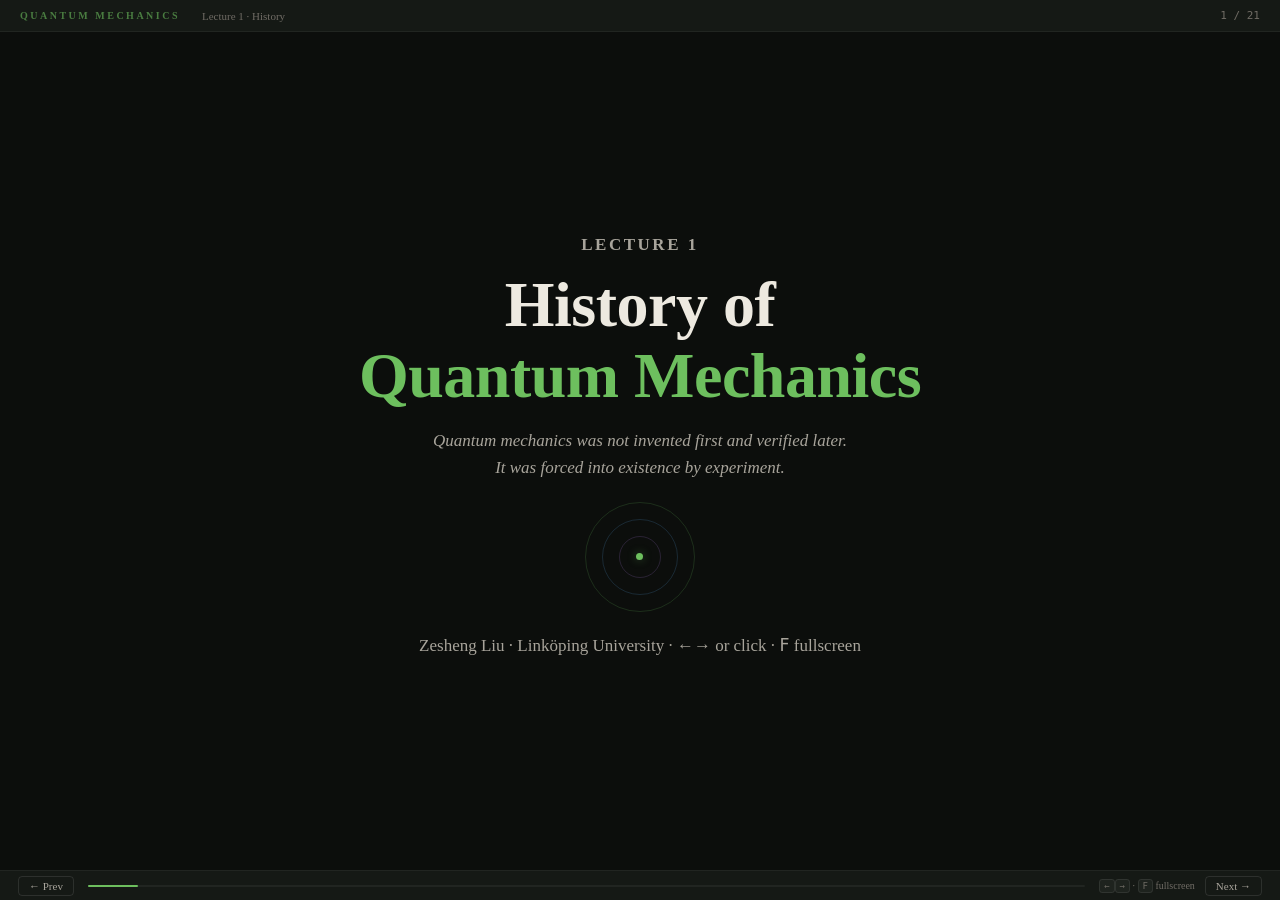
==== lecture01/index.html @ eb10c634 "Add lecture01: History of Quantum Mechanics Interactive HTML slide deck with canvas animations for b" ====
<!DOCTYPE html>
<html lang="en"><head><meta http-equiv="Content-Type" content="text/html; charset=UTF-8">

<meta name="viewport" content="width=device-width,initial-scale=1.0">
<title>Lecture 1 · History of Quantum Mechanics</title>
<link rel="preconnect" href="https://fonts.googleapis.com/">
<link rel="preconnect" href="https://fonts.gstatic.com/" crossorigin="">
<link href="./index_files/css2" rel="stylesheet">
<link rel="stylesheet" href="./index_files/katex.min.css">
<style>
:root{
  --bg:#0c0e0c;--bg2:#151915;--bg3:#1e231e;
  --fg:#ede9e0;--fg2:#a8a49b;--fg3:#706c65;
  --accent:#6dbf5e;--accent2:#3d8a35;--accent-dim:#2a5a24;
  --blue:#5ba4e6;--coral:#e8734a;--purple:#b07ee8;--amber:#ddb84a;--red:#e05454;
  --ff:'Playfair Display',Georgia,serif;
  --mono:'Fira Code',monospace;
  --radius:8px;
}
*{margin:0;padding:0;box-sizing:border-box}
html,body{width:100%;height:100%;overflow:hidden;background:var(--bg);color:var(--fg);font-family:var(--ff);font-size:18px;-webkit-font-smoothing:antialiased}
::selection{background:var(--accent2);color:#fff}
.app{width:100%;height:100%;display:flex;flex-direction:column}
header.chrome{height:32px;background:var(--bg2);border-bottom:1px solid rgba(255,255,255,0.05);display:flex;align-items:center;justify-content:space-between;padding:0 20px;flex-shrink:0;z-index:20}
.chrome .tag{font-size:10px;font-weight:600;letter-spacing:2.5px;text-transform:uppercase;color:var(--accent);opacity:0.6}
.chrome .tsm{font-size:11px;color:var(--fg3);margin-left:14px}
.chrome .ind{font-size:11px;color:var(--fg3);font-variant-numeric:tabular-nums;font-family:var(--mono)}
.deck{flex:1;position:relative;overflow:hidden}
.slide{position:absolute;inset:0;display:flex;flex-direction:column;justify-content:center;align-items:center;padding:24px 5vw 36px;opacity:0;pointer-events:none;transform:translateX(40px);transition:opacity 0.4s,transform 0.4s;overflow-y:auto}
.slide.active{opacity:1;pointer-events:auto;transform:translateX(0)}
.slide.exit{opacity:0;transform:translateX(-40px)}
footer.ft{height:30px;background:var(--bg2);border-top:1px solid rgba(255,255,255,0.05);display:flex;align-items:center;justify-content:space-between;padding:0 18px;flex-shrink:0;z-index:20}
.ptr{flex:1;height:2px;background:rgba(255,255,255,0.05);border-radius:2px;margin:0 14px}
.pfill{height:100%;background:var(--accent);border-radius:2px;transition:width 0.3s}
.ft .ht{font-size:10px;color:var(--fg3)}
.ft .ht kbd{background:var(--bg3);padding:1px 4px;border-radius:3px;font-size:9px;border:1px solid rgba(255,255,255,0.08)}
.ft .nb{background:none;border:1px solid rgba(255,255,255,0.1);color:var(--fg2);font-family:var(--ff);font-size:11px;padding:3px 10px;border-radius:4px;cursor:pointer;transition:all 0.2s}
.ft .nb:hover{background:rgba(255,255,255,0.05)}

/* TYPOGRAPHY — all Playfair */
.slide h1{font-size:clamp(36px,5.5vw,64px);font-weight:700;line-height:1.1;text-align:center;letter-spacing:-0.5px;max-width:1100px}
.slide h2{font-size:clamp(28px,4vw,50px);font-weight:700;line-height:1.15;max-width:1100px}
.slide h3{font-size:20px;font-weight:600;margin-bottom:8px}
.slide p{font-size:17px;line-height:1.6;color:var(--fg2);max-width:none}
.ey{font-size:13px;font-weight:600;letter-spacing:2.5px;text-transform:uppercase;color:var(--accent);margin-bottom:12px}
.sh{text-align:left;width:100%;max-width:1200px;margin-bottom:20px}
.lead{font-size:clamp(18px,2.4vw,24px);color:var(--fg2);line-height:1.45;text-align:center;max-width:720px;margin-top:16px;font-style:italic}
.quote{font-style:italic;font-size:clamp(24px,3.2vw,38px);line-height:1.35;max-width:780px;text-align:center;opacity:0.85}
.qattr{font-size:15px;color:var(--fg3);margin-top:10px;font-style:normal;text-align:center}
.accent{color:var(--accent)}.blue{color:var(--blue)}.coral{color:var(--coral)}.purple{color:var(--purple)}.amber{color:var(--amber)}
.cap{font-size:14px;color:var(--fg3);text-align:center;margin-top:8px}
.fm{font-size:clamp(26px,3.8vw,46px);text-align:center;margin:16px 0}
.sfm{font-size:clamp(18px,2.2vw,26px)}

/* CARDS */
.cd{background:var(--bg2);border:1px solid rgba(255,255,255,0.06);border-radius:var(--radius);padding:20px 24px}
.cd h3{font-size:18px;font-weight:600;margin-bottom:8px}
.cd p{font-size:16px;line-height:1.6;color:var(--fg2)}
.em-cd{border-color:var(--accent-dim);background:rgba(42,90,36,0.07)}
.tk{border-left:3px solid var(--accent);border-radius:0;background:rgba(42,90,36,0.05);padding:14px 18px;margin-top:10px}
.tk span{font-size:12px;font-weight:600;letter-spacing:1.5px;text-transform:uppercase;color:var(--accent);display:block;margin-bottom:4px}
.qb{background:rgba(176,126,232,0.07);border:1px solid rgba(176,126,232,0.12);border-radius:6px;padding:10px 12px;margin-top:8px}
.qb>span{font-size:10px;font-weight:600;letter-spacing:1.5px;text-transform:uppercase;color:var(--purple);display:block;margin-bottom:3px}
.qb p{font-size:12px}
ul.bl{list-style:none;padding:0}
ul.bl li{position:relative;padding-left:16px;margin-bottom:6px;font-size:16px;line-height:1.55;color:var(--fg2)}
ul.bl li::before{content:'';position:absolute;left:0;top:7px;width:4px;height:4px;border-radius:50%;background:var(--accent)}
.yc{display:inline-block;font-size:10px;font-weight:600;letter-spacing:1px;text-transform:uppercase;background:var(--accent-dim);color:var(--accent);padding:2px 8px;border-radius:4px;margin-bottom:6px}

/* LAYOUTS */
.tc{display:grid;grid-template-columns:1fr 1fr;gap:20px;width:100%;max-width:1200px}
.t3{display:grid;grid-template-columns:1fr 1fr 1fr;gap:16px;width:100%;max-width:1200px}
.stk{display:flex;flex-direction:column;gap:12px}
.cc{display:flex;flex-direction:column;align-items:center;gap:14px;width:100%;max-width:1200px}
canvas.vis{width:100%;border-radius:6px;display:block;background:rgba(0,0,0,0.18)}

/* CONTROLS */
.ct{display:flex;gap:10px;flex-wrap:wrap;justify-content:center;align-items:center;margin-top:6px}
.ct label{font-size:14px;color:var(--fg2);display:flex;align-items:center;gap:6px}
.ct input[type=range]{width:100px;accent-color:var(--accent)}
.ct select{font-family:var(--ff);font-size:12px;background:var(--bg3);color:var(--fg);border:1px solid rgba(255,255,255,0.1);border-radius:4px;padding:2px 6px}
.ct .vl{font-size:12px;color:var(--accent);min-width:32px;text-align:right;font-family:var(--mono)}
.ct button{font-family:var(--ff);font-size:14px;padding:6px 14px;border:1px solid rgba(255,255,255,0.1);border-radius:4px;background:transparent;color:var(--fg2);cursor:pointer;transition:all 0.2s}
.ct button:hover,.ct button.on{background:var(--accent2);border-color:var(--accent);color:#fff}

/* PORTRAITS */
.ps{display:flex;gap:16px;width:100%;max-width:1200px;justify-content:center;flex-wrap:wrap}
.pc{width:110px;text-align:center}
.pc img{width:78px;height:78px;border-radius:50%;object-fit:cover;border:2px solid rgba(255,255,255,0.07);filter:grayscale(0.3);transition:all 0.3s}
.pc img.broken{display:none}
.pc .fallback{display:none;width:78px;height:78px;border-radius:50%;background:var(--bg3);border:2px solid rgba(255,255,255,0.07);line-height:78px;font-size:22px;font-weight:700;color:var(--fg3)}
.pc img.broken+.fallback{display:inline-block}
.pc:hover img{filter:grayscale(0);border-color:var(--accent);transform:scale(1.06)}
.pc h3{font-size:14px;font-weight:600;margin-top:6px}
.pc p{font-size:12px;color:var(--fg3)}

/* TIMELINE */
.tl{display:flex;gap:0;width:100%;max-width:1200px;position:relative;margin-top:12px}
.tl::before{content:'';position:absolute;top:11px;left:0;right:0;height:2px;background:rgba(255,255,255,0.06)}
.ti{flex:1;text-align:center;position:relative;padding-top:22px}
.ti::before{content:'';position:absolute;top:7px;left:50%;width:7px;height:7px;border-radius:50%;background:var(--accent-dim);border:2px solid var(--accent);transform:translateX(-50%)}
.ti .yr{font-size:13px;font-weight:600;color:var(--accent)}
.ti h3{font-size:14px;margin-top:2px}
.ti p{font-size:12px;color:var(--fg3)}

/* PILLARS */
.pls{display:flex;gap:16px;max-width:800px;justify-content:center}
.pl{display:flex;flex-direction:column;align-items:center;gap:4px;flex:1}
.pb{width:100%;padding:20px 12px;border-radius:6px;text-align:center;font-size:16px;font-weight:600;transition:all 0.6s}
.pb.st{background:rgba(91,164,230,0.1);border:1px solid rgba(91,164,230,0.2);color:var(--blue)}
.pb.fl{background:rgba(224,84,84,0.06);border:1px solid rgba(224,84,84,0.12);color:var(--red);transform:rotate(-8deg) translateY(6px);opacity:0.35}
.plb{font-size:10px;color:var(--fg3)}

/* SPECTRUM */
.spb{height:20px;border-radius:3px;position:relative;overflow:hidden;margin:8px 0;background:#0a0520}
.spb .ln{position:absolute;top:0;height:100%;width:3px;border-radius:2px}

/* ORBITAL */
.of{width:110px;height:110px;position:relative;margin:0 auto}
.ob{position:absolute;border:1.5px solid;border-radius:50%;animation:sp linear infinite}
.oa{width:110px;height:110px;top:0;left:0;border-color:rgba(106,191,94,0.18);animation-duration:8s}
.ob2{width:76px;height:76px;top:17px;left:17px;border-color:rgba(91,164,230,0.18);animation-duration:6s;animation-direction:reverse}
.oc{width:42px;height:42px;top:34px;left:34px;border-color:rgba(176,126,232,0.18);animation-duration:4s}
.nu{width:7px;height:7px;border-radius:50%;background:var(--accent);position:absolute;top:51px;left:51px;box-shadow:0 0 10px rgba(106,191,94,0.4)}
@keyframes sp{to{transform:rotate(360deg)}}

@media(max-width:768px){
  .slide{padding:16px 16px 28px}
  .tc,.t3{grid-template-columns:1fr}
  .ps{gap:6px}.pc{width:64px}.pc img{width:48px;height:48px}
  .tl{flex-wrap:wrap}.ti{flex:0 0 25%}
  .pls{flex-wrap:wrap}
  header.chrome .tsm{display:none}
}
</style>
</head>
<body>
<div class="app">
<header class="chrome">
  <div style="display:flex;align-items:center;gap:8px"><span class="tag">Quantum Mechanics</span><span class="tsm">Lecture 1 · History</span></div>
  <span class="ind" id="ind">1 / 21</span>
</header>
<main class="deck" id="deck">

<!-- S0 COVER -->
<section class="slide active">
  <p class="ey">Lecture 1</p>
  <h1>History of<br><span class="accent">Quantum Mechanics</span></h1>
  <p class="lead">Quantum mechanics was not invented first and verified later.<br>It was forced into existence by experiment.</p>
  <div class="of" style="margin-top:20px"><div class="ob oa"></div><div class="ob ob2"></div><div class="ob oc"></div><div class="nu"></div></div>
  <p class="cap" style="margin-top:20px">Zesheng Liu · Linköping University · ←→ or click · <kbd>F</kbd> fullscreen</p>
</section>

<!-- S1 PILLARS -->
<section class="slide">
  <div class="sh"><p class="ey">Before the crisis</p><h2>The four pillars of classical physics</h2></div>
  <div class="tc">
    <div class="cd" style="display:flex;align-items:center;gap:14px">
      <img src="assets/portraits/kelvin.jpg" alt="Kelvin" style="width: 68px; height: 68px; border-radius: 50%; object-fit: cover; border: 2px solid rgba(255, 255, 255, 0.07); flex-shrink: 0;">
      <div><h3>Lord Kelvin, 1900</h3><p>"The beauty and clearness of the dynamical theory… is at present obscured by two clouds."</p></div>
    </div>
    <div class="cd">
      <div class="pls">
        <div class="pl"><div class="pb st">Continuity</div><div class="plb">energy is smooth</div></div>
        <div class="pl"><div class="pb st">Determinism</div><div class="plb">predictable future</div></div>
        <div class="pl"><div class="pb st">Wave ≠ Particle</div><div class="plb">separate things</div></div>
        <div class="pl"><div class="pb st">Passive meas.</div><div class="plb">just reads values</div></div>
      </div>
      <p style="text-align:center;margin-top:12px;font-size:12px;color:var(--fg3)">Each pillar will fall — one experiment at a time.</p>
    </div>
  </div>
</section>

<!-- S2 CAST -->
<section class="slide">
  <div class="sh"><p class="ey">The cast</p><h2>From Planck to Dirac — 27 years</h2></div>
  <div class="ps">
    <div class="pc"><img src="assets/portraits/planck.jpg" alt="Planck" onerror="this.classList.add('broken')"><span class="fallback">P</span><h3>Planck</h3><p>E quanta</p></div>
    <div class="pc"><img src="assets/portraits/einstein.jpg" alt="Einstein" onerror="this.classList.add('broken')"><span class="fallback">E</span><h3>Einstein</h3><p>Photons</p></div>
    <div class="pc"><img src="assets/portraits/bohr.jpg" alt="Bohr" onerror="this.classList.add('broken')"><span class="fallback">B</span><h3>Bohr</h3><p>Atom</p></div>
    <div class="pc"><img src="assets/portraits/debroglie.jpg" alt="de Broglie" onerror="this.classList.add('broken')"><span class="fallback">dB</span><h3>de Broglie</h3><p>λ=h/p</p></div>
    <div class="pc"><img src="assets/portraits/heisenberg.jpg" alt="Heisenberg" onerror="this.classList.add('broken')"><span class="fallback">H</span><h3>Heisenberg</h3><p>Matrices</p></div>
    <div class="pc"><img src="assets/portraits/schrodinger.jpg" alt="Schrödinger" onerror="this.classList.add('broken')"><span class="fallback">S</span><h3>Schrödinger</h3><p>Wave eq.</p></div>
    <div class="pc"><img src="assets/portraits/born.jpg" alt="Born" onerror="this.classList.add('broken')"><span class="fallback">B</span><h3>Born</h3><p>|ψ|²</p></div>
    <div class="pc"><img src="assets/portraits/dirac.jpg" alt="Dirac" onerror="this.classList.add('broken')"><span class="fallback">D</span><h3>Dirac</h3><p>Formalism</p></div>
  </div>
  <div class="tl">
    <div class="ti"><span class="yr">1900</span><h3>Planck</h3><p>E=hν</p></div>
    <div class="ti"><span class="yr">1905</span><h3>Einstein</h3><p>Photons</p></div>
    <div class="ti"><span class="yr">1913</span><h3>Bohr</h3><p>Atom</p></div>
    <div class="ti"><span class="yr">1922</span><h3>Stern-G.</h3><p>Spin</p></div>
    <div class="ti"><span class="yr">1923</span><h3>Compton</h3><p>p=h/λ</p></div>
    <div class="ti"><span class="yr">1924</span><h3>de Broglie</h3><p>λ=h/p</p></div>
    <div class="ti"><span class="yr">1925-26</span><h3>H. &amp; S.</h3><p>QM</p></div>
    <div class="ti"><span class="yr">1927</span><h3>Born,Dirac</h3><p>|ψ|²</p></div>
  </div>
</section>

<!-- S3 CAVITY -->
<section class="slide">
  <div class="sh"><p class="ey"><span class="coral">Pillar I · Continuity collapses</span></p><h2>Blackbody radiation — photons in a cavity</h2></div>
  <div class="tc">
    <div class="cd" style="text-align:center"><canvas id="cCav" class="vis" height="220"></canvas><p class="cap">Photons bounce inside, get absorbed and re-emitted at thermal equilibrium.</p></div>
    <div class="cd"><h3>What is a blackbody?</h3><p>An ideal absorber/emitter. A small hole in a thermal cavity approximates one perfectly.</p><h3 style="margin-top:12px">The question</h3><p>How is radiated energy distributed across frequency? Classical physics gives an infinitely wrong answer.</p></div>
  </div>
</section>

<!-- S4 UV CATASTROPHE -->
<section class="slide">
  <div class="sh"><p class="ey"><span class="coral">Pillar I · Continuity collapses</span></p><h2>The ultraviolet catastrophe</h2></div>
  <div class="cc">
    <canvas id="cBB" class="vis" height="1317" style="max-width:760px" width="1520"></canvas>
    <div class="ct"><label>Temperature: <input type="range" id="bbT" min="2000" max="8000" value="5000" step="200"> <span class="vl" id="bbTV">5000 K</span></label></div>
  </div>
</section>

<!-- S5 PLANCK -->
<section class="slide">
  <div class="sh"><p class="ey"><span class="coral">Pillar I · Continuity collapses</span></p><h2>Planck's fix: quantized oscillators (1900)</h2></div>
  <div class="tc">
    <div class="cd em-cd" style="text-align:center">
      <img src="assets/portraits/planck.jpg" alt="Planck" style="width: 80px; height: 80px; border-radius: 50%; object-fit: cover; margin-bottom: 12px; border: 2px solid var(--accent-dim);">
      <div class="fm">E = nhν</div>
      <p style="font-size:15px">Energy comes in packets of size hν.<br>High-frequency modes are "frozen out."</p>
    </div>
    <div class="stk">
      <div class="cd"><h3>"An act of desperation"</h3><p>Planck didn't believe it was real — just a trick. A new constant <strong style="color:var(--accent)">h = 6.626 × 10⁻³⁴ J·s</strong> entered physics.</p></div>
      <div class="cd"><h3>What to remember</h3><ul class="bl"><li>Energy exchange is <strong style="color:var(--fg)">quantized</strong></li><li>The continuous picture fails microscopically</li><li>The first pillar has <strong style="color:var(--coral)">fallen</strong></li></ul></div>
    </div>
  </div>
</section>

<!-- S6 PHOTOELECTRIC (animated) -->
<section class="slide">
  <div class="sh"><p class="ey"><span class="amber">Pillar II · Waves become particles</span></p><h2>The photoelectric effect</h2></div>
  <div class="cc">
    <canvas id="cPE" class="vis" height="270" style="max-width:780px"></canvas>
    <div class="ct">
      <label>Frequency: <select id="peF"><option value="low">Low ν (red) — below threshold</option><option value="high" selected="">High ν (UV) — above threshold</option></select></label>
      <label>Intensity: <input type="range" id="peI" min="1" max="5" value="3"> <span class="vl" id="peIV">3</span></label>
      <button onclick="resetPE()">Reset</button>
    </div>
  </div>
</section>

<!-- S7 EINSTEIN -->
<section class="slide">
  <div class="sh"><p class="ey"><span class="amber">Pillar II</span></p><h2>Einstein's explanation (1905)</h2></div>
  <div class="tc">
    <div class="cd"><h3>Observed facts</h3><ul class="bl">
      <li><strong style="color:var(--fg)">Threshold frequency</strong> — below it, zero electrons</li>
      <li>Electrons emerge <strong style="color:var(--fg)">instantly</strong></li>
      <li>Max KE ∝ frequency, not intensity</li>
      <li>Intensity only changes <strong style="color:var(--fg)">number</strong> of electrons</li>
    </ul></div>
    <div class="cd em-cd" style="text-align:center">
      <img src="assets/portraits/einstein.jpg" alt="Einstein" style="width: 68px; height: 68px; border-radius: 50%; object-fit: cover; margin-bottom: 10px; border: 2px solid var(--accent-dim);">
      <div class="fm" style="font-size:clamp(18px,2.5vw,28px)">K<sub>max</sub> = hν − φ</div>
      <p>Light = photons. Frequency sets energy per photon; intensity sets how many.</p>
    </div>
  </div>
</section>

<!-- S8 COMPTON (animated) -->
<section class="slide">
  <div class="sh"><p class="ey"><span class="amber">Pillar II</span></p><h2>Compton scattering — photon as billiard ball (1923)</h2></div>
  <div class="cc">
    <canvas id="cCmp" class="vis" height="240" style="max-width:720px"></canvas>
    <div class="ct">
      <label>Scattering angle θ: <input type="range" id="cmpA" min="20" max="160" value="90"> <span class="vl" id="cmpAV">90°</span></label>
      <button onclick="fireCmp()">Fire photon</button>
    </div>
    <p class="cap">Δλ = (h/m<sub>e</sub>c)(1−cos θ). Pure two-body elastic kinematics.</p>
  </div>
</section>

<!-- S9 BOHR -->
<section class="slide">
  <div class="sh"><p class="ey"><span class="amber">Pillar II</span></p><h2>Bohr's atom — discrete levels (1913)</h2></div>
  <div class="tc">
    <div class="cd" style="text-align:center">
      <canvas id="cBo" class="vis" height="601" width="820"></canvas>
      <div class="ct"><button class="on" onclick="bohrJ(3,2,this)">3→2</button><button onclick="bohrJ(4,2,this)">4→2</button><button onclick="bohrJ(2,1,this)">2→1</button><button onclick="bohrJ(5,2,this)">5→2</button></div>
      <p class="cap" id="boL">Balmer Hα: 656 nm (red)</p>
    </div>
    <div class="stk">
      <div class="cd"><h3>Key ideas</h3><ul class="bl">
        <li>Electrons only in <strong style="color:var(--fg)">stationary states</strong></li>
        <li>E<sub>n</sub> = −13.6/n² eV</li>
        <li>Transition: <strong style="color:var(--accent)">hν = E<sub>i</sub> − E<sub>f</sub></strong></li>
      </ul></div>
      <div class="cd"><h3>H emission spectrum</h3>
        <div class="spb"><span class="ln" style="left:18%;background:#8b00ff;box-shadow:0 0 6px #8b00ff"></span><span class="ln" style="left:28%;background:#4466ff;box-shadow:0 0 6px #4466ff"></span><span class="ln" style="left:38%;background:#00cccc;box-shadow:0 0 6px #00cccc"></span><span class="ln" style="left:72%;background:#ff3333;box-shadow:0 0 6px #ff3333"></span></div>
        <p style="font-size:11px;color:var(--fg3)">Discrete lines, not a continuous rainbow.</p>
      </div>
    </div>
  </div>
</section>

<!-- S10 DE BROGLIE -->
<section class="slide">
  <div class="sh"><p class="ey"><span class="purple">Pillar III · Particles become waves</span></p><h2>de Broglie &amp; Davisson-Germer</h2></div>
  <div class="tc">
    <div class="cd em-cd" style="text-align:center">
      <img src="assets/portraits/debroglie.jpg" alt="de Broglie" style="width: 68px; height: 68px; border-radius: 50%; object-fit: cover; margin-bottom: 10px; border: 2px solid var(--accent-dim);">
      <div class="fm">λ = h/p</div>
      <p>If photons are particles, electrons must be waves. Davisson-Germer (1927) confirmed it: electron diffraction from Ni crystal.</p>
    </div>
    <div class="stk">
      <div class="cd"><h3>The thesis</h3><p>PhD thesis, 1924. Sent to Einstein: <em>"He has lifted a corner of the great veil."</em></p></div>
      <div class="tk"><span>Pillar status</span><p style="font-size:13px;color:var(--fg2)">Particles ARE waves. The distinction has collapsed.</p></div>
    </div>
  </div>
</section>

<!-- S11 DOUBLE SLIT (corrected animation) -->
<section class="slide">
  <div class="sh"><p class="ey"><span class="purple">Pillar III</span></p><h2>Double-slit experiment — electron by electron</h2></div>
  <div class="cc">
    <canvas id="cDS" class="vis" height="300" style="max-width:800px"></canvas>
    <div class="ct">
      <button id="dsBtn" onclick="togDS()">▶ Start</button>
      <button onclick="rstDS()">Reset</button>
      <span class="vl" id="dsN" style="min-width:70px">0 electrons</span>
    </div>
    <p class="cap">Each electron arrives as a single dot. The interference pattern emerges from accumulation.</p>
  </div>
</section>

<!-- S12 STERN-GERLACH (animated) -->
<section class="slide">
  <div class="sh"><p class="ey"><span class="blue">Pillar IV · Measurement becomes active</span></p><h2>Stern-Gerlach — the beam splits (1922)</h2></div>
  <div class="cc">
    <canvas id="cSG" class="vis" height="260" style="max-width:780px"></canvas>
    <div class="ct">
      <button onclick="fireSG()">Fire atoms</button>
      <button onclick="rstSG()">Reset</button>
      <label><input type="checkbox" id="sgCl"> Show classical prediction</label>
    </div>
  </div>
</section>

<!-- S13 CASCADED SG (new!) -->
<section class="slide">
  <div class="sh"><p class="ey"><span class="blue">Pillar IV · Measurement destroys information</span></p><h2>Cascaded Stern-Gerlach — measurement resets the state</h2></div>
  <div class="cc">
    <canvas id="cSGC" class="vis" height="280" style="max-width:820px"></canvas>
    <div class="ct">
      <button onclick="fireSGC()">Fire atoms</button>
      <button onclick="rstSGC()">Reset</button>
    </div>
    <p class="cap">First magnet (Z): splits into ↑↓. Block ↓, keep ↑. Second magnet (X): splits again! The Z-information is destroyed.</p>
  </div>
</section>

<!-- S14 SG INTERPRETATION -->
<section class="slide">
  <div class="sh"><p class="ey"><span class="blue">Pillar IV</span></p><h2>Spin and the nature of quantum measurement</h2></div>
  <div class="tc">
    <div class="cd" style="text-align:center">
      <div style="display:flex;justify-content:center;gap:24px;margin:16px 0">
        <div style="padding:16px 24px;border:2px solid var(--accent);border-radius:8px;font-size:20px;font-weight:700;color:var(--accent)">spin ↑<br><span style="font-size:14px;font-weight:400;color:var(--fg2)">m<sub>s</sub> = +½</span></div>
        <div style="padding:16px 24px;border:2px solid var(--coral);border-radius:8px;font-size:20px;font-weight:700;color:var(--coral)">spin ↓<br><span style="font-size:14px;font-weight:400;color:var(--fg2)">m<sub>s</sub> = −½</span></div>
      </div>
      <p style="font-size:15px;color:var(--fg2)">The prototype <strong style="color:var(--fg)">two-level quantum system</strong>.</p>
    </div>
    <div class="cd"><h3>The deeper lesson</h3><ul class="bl">
      <li>No pre-existing classical orientation</li>
      <li>Measurement <strong style="color:var(--fg)">creates</strong> the outcome</li>
      <li>Cascaded SG: measure Z then X → Z-info <strong style="color:var(--coral)">destroyed</strong></li>
    </ul><div class="tk" style="margin-top:8px"><span>Pillar status</span><p style="font-size:13px">Measurement is active. It changes the quantum state.</p></div></div>
  </div>
</section>

<!-- S15 UNCERTAINTY -->
<section class="slide">
  <div class="sh"><p class="ey"><span class="blue">Pillar IV · Determinism collapses</span></p><h2>Heisenberg's uncertainty principle (1927)</h2></div>
  <div class="cc">
    <div class="fm" style="font-size:clamp(24px,3.5vw,40px)">Δx · Δp ≥ ℏ/2</div>
    <canvas id="cUn" class="vis" height="1104" style="max-width:720px" width="1440"></canvas>
    <div class="ct"><label>Δx: <input type="range" id="unS" min="6" max="70" value="30"> <span class="vl" id="unV">medium</span></label></div>
    <p class="cap">Squeeze position → momentum spreads. Fourier transforms, not clumsy instruments.</p>
  </div>
</section>

<!-- S16 THEORY -->
<section class="slide">
  <div class="sh"><p class="ey">1925–1927</p><h2>A coherent theory emerges</h2></div>
  <div style="display:grid;grid-template-columns:repeat(5,1fr);gap:8px;width:100%;max-width:900px">
    <div class="cd" style="text-align:center"><span class="yc">Heisenberg</span><h3 style="font-size:13px">Matrix mech.</h3><p style="font-size:12px">No orbits. Only observables.</p></div>
    <div class="cd" style="text-align:center"><span class="yc">Schrödinger</span><h3 style="font-size:13px">Wave eq.</h3><p style="font-size:12px">Solves hydrogen perfectly.</p></div>
    <div class="cd" style="text-align:center"><span class="yc">Born</span><h3 style="font-size:13px">|ψ|² rule</h3><p style="font-size:12px">Probability, not waves.</p></div>
    <div class="cd" style="text-align:center"><span class="yc">Heisenberg</span><h3 style="font-size:13px">Δx·Δp ≥ ℏ/2</h3><p style="font-size:12px">Structural limit.</p></div>
    <div class="cd" style="text-align:center"><span class="yc">Dirac</span><h3 style="font-size:13px">Formalism</h3><p style="font-size:12px">One language for all.</p></div>
  </div>
</section>

<!-- S17 PILLARS FALLEN -->
<section class="slide">
  <p class="ey">The result</p>
  <h2>All four pillars have fallen</h2>
  <div class="pls" style="margin-top:20px">
    <div class="pl"><div class="pb fl">Continuity</div><div class="plb" style="color:var(--coral)">E = nhν</div></div>
    <div class="pl"><div class="pb fl">Determinism</div><div class="plb" style="color:var(--coral)">Δx·Δp ≥ ℏ/2</div></div>
    <div class="pl"><div class="pb fl">Wave ≠ Particle</div><div class="plb" style="color:var(--coral)">λ = h/p</div></div>
    <div class="pl"><div class="pb fl">Passive meas.</div><div class="plb" style="color:var(--coral)">Stern-Gerlach</div></div>
  </div>
  <p style="margin-top:20px;text-align:center;max-width:520px;font-size:16px">A <strong style="color:var(--accent)">completely new theory</strong> — with its own language, logic, and rules.</p>
</section>

<!-- S18 SUMMARY -->
<section class="slide">
  <div class="sh"><p class="ey">Summary</p><h2>What this lecture should leave behind</h2></div>
  <div class="t3">
    <div class="cd" style="border-left:3px solid var(--coral);border-radius:0"><div style="font-size:28px;font-weight:700;color:var(--coral)">I</div><h3>Quantization</h3><p>Blackbody, photoelectric, Compton — energy exchange is discrete.</p></div>
    <div class="cd" style="border-left:3px solid var(--purple);border-radius:0"><div style="font-size:28px;font-weight:700;color:var(--purple)">II</div><h3>Wave-particle duality</h3><p>de Broglie, double slit — neither particle nor wave.</p></div>
    <div class="cd" style="border-left:3px solid var(--blue);border-radius:0"><div style="font-size:28px;font-weight:700;color:var(--blue)">III</div><h3>Active measurement</h3><p>Stern-Gerlach — observation changes the state.</p></div>
  </div>
</section>

<!-- S19 NEXT -->
<section class="slide">
  <p class="ey">Next lecture</p>
  <h1>Postulates &amp;<br><span class="accent">Schrödinger Equation</span></h1>
  <p class="lead">States, operators, eigenvalues, time evolution.<br>Every concept connected to organic semiconductor physics.</p>
</section>

</main>
<footer class="ft">
  <button class="nb" onclick="go(-1)">← Prev</button>
  <div class="ptr"><div class="pfill" id="pf" style="width:5%"></div></div>
  <div style="display:flex;align-items:center;gap:10px">
    <span class="ht"><kbd>←</kbd><kbd>→</kbd> · <kbd>F</kbd> fullscreen</span>
    <button class="nb" onclick="go(1)">Next →</button>
  </div>
</footer>
</div>

<script src="./index_files/katex.min.js"></script>
<script src="./index_files/auto-render.min.js"></script>
<script>
const F='Playfair Display';
// NAV
let cur=0;const SL=document.querySelectorAll('.slide'),TN=SL.length;
function goTo(n){if(n<0||n>=TN)return;SL[cur].classList.remove('active');SL[cur].classList.add('exit');const p=cur;cur=n;SL[cur].classList.add('active');setTimeout(()=>SL[p].classList.remove('exit'),450);document.getElementById('ind').textContent=(cur+1)+' / '+TN;document.getElementById('pf').style.width=((cur+1)/TN*100)+'%';drawStatic()}
function go(d){goTo(cur+d)}
document.addEventListener('keydown',e=>{if(e.key==='ArrowRight'||e.key===' '||e.key==='Enter'){e.preventDefault();go(1)}if(e.key==='ArrowLeft'){e.preventDefault();go(-1)}if(e.key==='f'||e.key==='F')document.documentElement.requestFullscreen?.()});
document.querySelector('.deck').addEventListener('click',e=>{if(e.target.closest('.ct')||e.target.closest('button')||e.target.closest('input')||e.target.closest('select')||e.target.closest('label'))return;go(1)});
let tx=0;document.addEventListener('touchstart',e=>{tx=e.touches[0].clientX});document.addEventListener('touchend',e=>{const d=e.changedTouches[0].clientX-tx;if(Math.abs(d)>50){d>0?go(-1):go(1)}});
window.addEventListener('load',()=>{try{renderMathInElement(document.body,{delimiters:[{left:"$$",right:"$$",display:true},{left:"$",right:"$",display:false}]})}catch(e){}});

// CANVAS
function gC(id){const c=document.getElementById(id);if(!c||!c.offsetWidth)return null;const r=c.getBoundingClientRect();c.width=r.width*2;c.height=r.height*2;const x=c.getContext('2d');x.scale(2,2);return{c,x,w:r.width,h:r.height}}
function drawStatic(){drawBB();drawBohr();drawUnc()}

// ===== CAVITY PHOTONS =====
let cavP=[];for(let i=0;i<18;i++)cavP.push({x:0.15+Math.random()*0.7,y:0.15+Math.random()*0.7,vx:(Math.random()-0.5)*2.5,vy:(Math.random()-0.5)*2.5,hue:25+Math.random()*35});
function drawCav(t){const r=gC('cCav');if(!r)return;const{x,w,h}=r;
  const bx=w*.08,by=h*.08,bw=w*.78,bh=h*.84;
  x.fillStyle='#141814';x.fillRect(bx,by,bw,bh);
  x.strokeStyle='#444';x.lineWidth=2.5;x.beginPath();x.moveTo(bx,by);x.lineTo(bx,by+bh);x.lineTo(bx+bw,by+bh);x.lineTo(bx+bw,by);x.stroke();
  x.strokeStyle='#444';x.lineWidth=2;x.beginPath();x.moveTo(bx,by);x.lineTo(bx+bw*.4,by);x.stroke();x.beginPath();x.moveTo(bx+bw*.6,by);x.lineTo(bx+bw,by);x.stroke();
  x.strokeStyle='rgba(232,115,74,0.12)';x.lineWidth=3;x.strokeRect(bx+3,by+3,bw-6,bh-6);
  cavP.forEach(p=>{p.x+=p.vx*.003;p.y+=p.vy*.003;if(p.x<.08||p.x>.92){p.vx*=-1;p.hue=25+Math.random()*35}if(p.y<.08||p.y>.92)p.vy*=-1;p.x=Math.max(.08,Math.min(.92,p.x));p.y=Math.max(.08,Math.min(.92,p.y));
    x.beginPath();x.arc(bx+p.x*bw/.78*bw/bw+bw*.08,by+p.y*bh/.84*bh/bh,3,0,Math.PI*2);
    const px2=bx+(p.x-.08)/.84*bw,py2=by+(p.y-.08)/.84*bh;
    x.beginPath();x.arc(px2,py2,3,0,Math.PI*2);x.fillStyle=`hsla(${p.hue},80%,65%,0.8)`;x.fill();
    x.beginPath();x.moveTo(px2,py2);x.lineTo(px2-p.vx*3,py2-p.vy*3);x.strokeStyle=`hsla(${p.hue},80%,65%,0.2)`;x.lineWidth=1.5;x.stroke()});
  const hx=bx+bw*.5,hy=by;
  for(let i=-2;i<=2;i++){const a=-Math.PI/2+i*.25,d=18+Math.sin(t*.004)*8+Math.abs(i)*8;x.beginPath();x.arc(hx+Math.cos(a)*d,hy+Math.sin(a)*d,2,0,Math.PI*2);x.fillStyle=`hsla(38,80%,60%,${.5-Math.abs(i)*.1})`;x.fill()}
  x.font=`13px "${F}"`;x.fillStyle='#706c65';x.textAlign='center';x.fillText('thermal cavity',bx+bw/2,by+bh+16);x.fillText('radiation →',hx+40,hy-8)}

// ===== BLACKBODY =====
function drawBB(){const r=gC('cBB');if(!r)return;const{x,w,h}=r;
  const T=+(document.getElementById('bbT')?.value||5000);document.getElementById('bbTV').textContent=T+' K';
  const p={l:50,r:20,t:16,b:32},pw=w-p.l-p.r,ph=h-p.t-p.b,kT=T/5000;
  x.strokeStyle='#333';x.lineWidth=1;x.beginPath();x.moveTo(p.l,h-p.b);x.lineTo(w-p.r,h-p.b);x.stroke();x.beginPath();x.moveTo(p.l,h-p.b);x.lineTo(p.l,p.t);x.stroke();
  x.font=`12px "${F}"`;x.fillStyle='#706c65';x.textAlign='center';x.fillText('Frequency ν →',w/2,h-6);x.save();x.translate(12,h/2);x.rotate(-Math.PI/2);x.fillText('Intensity',0,0);x.restore();
  x.beginPath();for(let i=1;i<pw;i++){const nu=.05+5*i/pw;const v=2*nu*nu*nu/(Math.exp(1.8*nu/kT)-1);i===1?x.moveTo(p.l+i,h-p.b-Math.min(v,6)/6*ph):x.lineTo(p.l+i,h-p.b-Math.min(v,6)/6*ph)}
  x.strokeStyle='#6abf5e';x.lineWidth=2.5;x.stroke();x.lineTo(p.l+pw,h-p.b);x.lineTo(p.l+1,h-p.b);x.closePath();x.fillStyle='rgba(106,191,94,0.05)';x.fill();
  x.beginPath();for(let i=1;i<pw;i++){const nu=.05+5*i/pw;const v=kT*nu*nu*.8;i===1?x.moveTo(p.l+i,h-p.b-Math.min(v,6)/6*ph):x.lineTo(p.l+i,Math.max(h-p.b-v/6*ph,p.t-10))}
  x.strokeStyle='#e8734a';x.lineWidth=2;x.setLineDash([5,4]);x.stroke();x.setLineDash([]);
  x.font=`13px "${F}"`;x.textAlign='left';x.fillStyle='#6abf5e';x.fillText('Planck (quantum)',p.l+14,p.t+14);x.fillStyle='#e8734a';x.fillText('Rayleigh-Jeans (classical) → ∞',p.l+14,p.t+30)}
document.getElementById('bbT')?.addEventListener('input',drawBB);

// ===== PHOTOELECTRIC =====
let pePhot=[],peElec=[],peF2=0;
function resetPE(){pePhot=[];peElec=[];peF2=0}
function drawPE(t){const r=gC('cPE');if(!r)return;const{x,w,h}=r;
  const intens=+(document.getElementById('peI')?.value||3);document.getElementById('peIV').textContent=intens;
  const isH=document.getElementById('peF')?.value==='high';peF2++;
  if(peF2%Math.max(2,7-intens)===0)pePhot.push({x:0,y:.25+Math.random()*.5,high:isH});
  const mx=w*.55;x.fillStyle='#363a36';x.fillRect(mx,h*.08,w*.05,h*.84);
  x.font=`12px "${F}"`;x.fillStyle='#706c65';x.textAlign='center';x.fillText('metal',mx+w*.025,h*.97);
  pePhot=pePhot.filter(p=>{p.x+=.012;const px=p.x*w;if(px>=mx){if(p.high)peElec.push({x:mx+w*.05+2,y:p.y*h,vx:1.8+Math.random()*1.5,vy:(Math.random()-.5)*2.5,life:1});return false}if(px<-10)return false;
    const py=p.y*h,clr=p.high?'rgba(160,120,232,':'rgba(232,80,80,';
    x.beginPath();x.arc(px,py,4,0,Math.PI*2);x.fillStyle=clr+'0.85)';x.fill();
    x.beginPath();for(let i=0;i<14;i++){const tx2=px-i*3,ty=py+Math.sin((t*.008+i)*(p.high?.9:1.4))*(p.high?2.5:5);i?x.lineTo(tx2,ty):x.moveTo(tx2,ty)}x.strokeStyle=clr+'0.25)';x.lineWidth=1.5;x.stroke();return true});
  peElec=peElec.filter(e=>{e.x+=e.vx;e.y+=e.vy;e.vy+=.04;e.life-=.007;if(e.life<=0||e.x>w+10)return false;x.beginPath();x.arc(e.x,e.y,3,0,Math.PI*2);x.fillStyle=`rgba(91,164,230,${e.life})`;x.fill();return true});
  x.font=`13px "${F}"`;x.textAlign='left';x.fillStyle=isH?'#b07ee8':'#e05454';x.fillText(isH?'UV photons (hν > φ)':'Red photons (hν < φ)',10,18);
  if(!isH&&peF2>50){x.fillStyle='#e05454';x.font=`600 16px "${F}"`;x.textAlign='center';x.fillText('No electrons ejected!',w*.72,h*.45);x.font=`13px "${F}"`;x.fillStyle='#a5a29a';x.fillText('More intensity won\'t help.',w*.72,h*.55)}}

// ===== COMPTON =====
let cmpSt='idle',cmpT=0;
function fireCmp(){cmpSt='fly';cmpT=0}
function drawCmp(t){const r=gC('cCmp');if(!r)return;const{x,w,h}=r;
  const th=(+(document.getElementById('cmpA')?.value||90))*Math.PI/180;document.getElementById('cmpAV').textContent=Math.round(th*180/Math.PI)+'°';
  const cx2=w*.42,cy=h*.5;
  if(cmpSt==='idle'){x.beginPath();x.arc(cx2,cy,12,0,Math.PI*2);x.fillStyle='rgba(91,164,230,0.25)';x.fill();x.strokeStyle='#5ba4e6';x.lineWidth=1.5;x.stroke();x.fillStyle='#5ba4e6';x.font=`13px "${F}"`;x.textAlign='center';x.fillText('e⁻',cx2,cy+5);
    x.strokeStyle='rgba(221,184,74,0.25)';x.lineWidth=1;x.setLineDash([5,3]);x.beginPath();x.moveTo(w*.05,cy);x.lineTo(cx2-16,cy);x.stroke();x.setLineDash([]);x.fillStyle='#ddb84a';x.font=`13px "${F}"`;x.textAlign='left';x.fillText('γ photon →',w*.06,cy-14);
    x.strokeStyle='rgba(255,255,255,0.06)';x.lineWidth=.5;x.beginPath();x.moveTo(cx2,cy);x.lineTo(cx2+80*Math.cos(-th),cy+80*Math.sin(-th));x.stroke();x.fillStyle='#706c65';x.font=`12px "${F}"`;x.fillText('θ',cx2+30,cy-10);return}
  cmpT++;const pr=Math.min(cmpT/35,1);
  if(pr<1){const px=w*.05+(cx2-w*.05-14)*pr;x.beginPath();x.arc(px,cy,5,0,Math.PI*2);x.fillStyle='#ddb84a';x.fill();x.beginPath();for(let i=0;i<10;i++)x.lineTo(px-i*4,cy+Math.sin(t*.015+i)*3);x.strokeStyle='rgba(221,184,74,0.3)';x.lineWidth=1.5;x.stroke();
    x.beginPath();x.arc(cx2,cy,12,0,Math.PI*2);x.fillStyle='rgba(91,164,230,0.25)';x.fill();x.strokeStyle='#5ba4e6';x.lineWidth=1.5;x.stroke()}
  else{const po=Math.min((cmpT-35)/50,1);
    if(po<.12){const fl=1-po/.12;x.beginPath();x.arc(cx2,cy,18*fl,0,Math.PI*2);x.fillStyle=`rgba(255,255,200,${fl*.5})`;x.fill()}
    const sx=cx2+po*w*.38*Math.cos(-th),sy=cy+po*w*.38*Math.sin(-th);x.beginPath();x.arc(sx,sy,4,0,Math.PI*2);x.fillStyle='#ddb84a';x.fill();
    x.beginPath();for(let i=0;i<8;i++){const tx2=sx-i*3*Math.cos(-th),ty=sy-i*3*Math.sin(-th)+Math.sin(t*.012+i)*3;i?x.lineTo(tx2,ty):x.moveTo(tx2,ty)}x.strokeStyle='rgba(221,184,74,0.35)';x.lineWidth=1.5;x.stroke();
    const ra=th/2,ex=cx2+po*w*.28*Math.cos(ra),ey=cy+po*w*.28*Math.sin(ra);x.beginPath();x.arc(ex,ey,7,0,Math.PI*2);x.fillStyle='rgba(91,164,230,0.5)';x.fill();x.fillStyle='#5ba4e6';x.font=`11px "${F}"`;x.textAlign='center';x.fillText('e⁻',ex,ey+4);
    x.font=`12px "${F}"`;x.textAlign='left';x.fillStyle='#ddb84a';x.fillText("γ' (longer λ)",sx+8,sy-8);x.fillStyle='#5ba4e6';x.fillText('recoil',ex+12,ey+4);
    if(po>=1)cmpSt='idle'}}

// ===== BOHR =====
let bNi=3,bNf=2;
function bohrJ(ni,nf,btn){bNi=ni;bNf=nf;if(btn){btn.parentElement.querySelectorAll('button').forEach(b=>b.classList.remove('on'));btn.classList.add('on')}drawBohr();
  const eV=13.6*(1/nf/nf-1/ni/ni),nm=Math.round(1240/eV);document.getElementById('boL').textContent=nm+' nm ('+eV.toFixed(2)+' eV)'}
function drawBohr(){const r=gC('cBo');if(!r)return;const{x,w,h}=r;
  const lv=[0,-13.6,-13.6/4,-13.6/9,-13.6/16,-13.6/25],yS=h*.7/14,yO=h*.88,lx=w*.1,lw=w*.55;
  for(let n=1;n<=5;n++){const y=yO+lv[n]*yS,on=n===bNi||n===bNf;x.strokeStyle=on?'#6abf5e':'#2a2e2a';x.lineWidth=on?2.5:1.5;x.beginPath();x.moveTo(lx,y);x.lineTo(lx+lw,y);x.stroke();
    x.font=(on?'600 ':'')+'13px "'+F+'"';x.fillStyle=on?'#6abf5e':'#706c65';x.textAlign='right';x.fillText('n='+n,lx-6,y+5);x.textAlign='left';x.fillText(lv[n].toFixed(1)+' eV',lx+lw+8,y+5)}
  const yi=yO+lv[bNi]*yS,yf=yO+lv[bNf]*yS,ax=lx+lw*.45,eV2=13.6*(1/bNf/bNf-1/bNi/bNi),nm2=Math.round(1240/eV2);
  let cl=nm2>620?'#ff4444':nm2>490?'#44cccc':nm2>400?'#aa66ff':'#cc88ff';
  x.strokeStyle=cl;x.lineWidth=2.5;x.beginPath();x.moveTo(ax,yi);x.lineTo(ax,yf);x.stroke();x.beginPath();x.moveTo(ax-4,yf+6);x.lineTo(ax,yf);x.lineTo(ax+4,yf+6);x.stroke();
  x.fillStyle=cl;x.font=`600 13px "${F}"`;x.textAlign='center';x.fillText(eV2.toFixed(2)+' eV',ax,(yi+yf)/2);
  x.strokeStyle=cl;x.lineWidth=1.5;x.beginPath();const px=ax+32;for(let i=0;i<18;i++)x.lineTo(px+i*3,(yi+yf)/2-10+Math.sin(i*.9)*4);x.stroke()}

// ===== DOUBLE SLIT (corrected physics) =====
let dsOn=false,dsHits=[],dsNe=0;
function togDS(){dsOn=!dsOn;document.getElementById('dsBtn').textContent=dsOn?'⏸ Pause':'▶ Start'}
function rstDS(){dsOn=false;dsHits=[];dsNe=0;document.getElementById('dsBtn').textContent='▶ Start';document.getElementById('dsN').textContent='0 electrons'}
function drawDS(t){const r=gC('cDS');if(!r)return;const{x,w,h}=r;
  const barX=w*.3,scrX=w*.72,d=h*.12,s1=h*.5-d,s2=h*.5+d;
  // Barrier
  x.fillStyle='#252825';x.fillRect(barX,0,5,s1-8);x.fillRect(barX,s1+8,5,s2-s1-16);x.fillRect(barX,s2+8,5,h-s2-8);
  x.fillStyle='rgba(91,164,230,0.1)';x.fillRect(barX-1,s1-8,7,16);x.fillRect(barX-1,s2-8,7,16);
  // Screen
  x.fillStyle='#181b18';x.fillRect(scrX,h*.04,4,h*.92);
  // Source
  x.beginPath();x.arc(w*.05,h*.5,5,0,Math.PI*2);x.fillStyle='#5ba4e6';x.fill();
  // Spawn & place electron using proper interference distribution
  if(dsOn&&t%2===0){
    // Sample from the double-slit interference pattern: P(y) ∝ cos²(π·d·y / (λ·L)) · sinc²(π·a·y/(λ·L))
    // Simplified: P(y) ∝ cos²(k·y) · exp(-y²/σ²)
    const k=0.09,sig2=h*h*0.07;
    let hitY;
    for(let at=0;at<50;at++){
      hitY=h*.5+(Math.random()-.5)*h*.9;
      const dy=hitY-h*.5;
      const prob=Math.pow(Math.cos(k*dy),2)*Math.exp(-dy*dy/sig2);
      if(Math.random()<prob){break}
    }
    dsHits.push({x:scrX+2+Math.random()*6,y:hitY,age:0});
    dsNe++;document.getElementById('dsN').textContent=dsNe+' electrons';
  }
  // Draw hits
  dsHits.forEach(h2=>{
    h2.age++;
    const alpha=h2.age<8?h2.age/8:.7;
    x.beginPath();x.arc(h2.x,h2.y,1.3,0,Math.PI*2);x.fillStyle=`rgba(91,164,230,${alpha})`;x.fill();
    // Flash effect for new hits
    if(h2.age<6){x.beginPath();x.arc(h2.x,h2.y,6-h2.age,0,Math.PI*2);x.fillStyle=`rgba(91,164,230,${(6-h2.age)/15})`;x.fill()}
  });
  // Draw theoretical curve on right side of screen
  if(dsNe>50){
    x.beginPath();
    for(let y=h*.05;y<h*.95;y++){const dy=y-h*.5;const p2=Math.pow(Math.cos(0.09*dy),2)*Math.exp(-dy*dy/(h*h*.07));x.lineTo(scrX+10+p2*40,y)}
    x.strokeStyle='rgba(176,126,232,0.25)';x.lineWidth=1;x.stroke()}
  x.font=`12px "${F}"`;x.fillStyle='#706c65';x.textAlign='center';
  x.fillText('source',w*.05,h*.5+18);x.fillText('barrier',barX+2,h-5);x.fillText('screen',scrX+2,h-5)}

// ===== STERN-GERLACH =====
let sgAt=[],sgUp=[],sgDn=[],sgCl=[];
function fireSG(){for(let i=0;i<10;i++){const sp=Math.random()>.5?1:-1;sgAt.push({x:.02,y:.5+(Math.random()-.5)*.05,vx:2.2+Math.random()*.4,vy:0,sp,clY:.5+(Math.random()-.5)*.4})}}
function rstSG(){sgAt=[];sgUp=[];sgDn=[];sgCl=[]}
function drawSG(t){const r=gC('cSG');if(!r)return;const{x,w,h}=r;
  const ml=w*.22,mr=w*.58,sx=w*.82,sc=document.getElementById('sgCl')?.checked;
  x.fillStyle='#3a2020';x.fillRect(ml,h*.02,mr-ml,h*.1);x.fillStyle='#20203a';x.fillRect(ml,h*.88,mr-ml,h*.1);
  x.font=`14px "${F}"`;x.fillStyle='#e05454';x.textAlign='center';x.fillText('N',(ml+mr)/2,h*.09);x.fillStyle='#5ba4e6';x.fillText('S',(ml+mr)/2,h*.96);
  for(let i=0;i<5;i++){const fx=ml+i*(mr-ml)/4;x.strokeStyle='rgba(255,255,255,0.03)';x.lineWidth=1;x.beginPath();x.moveTo(fx,h*.12);x.lineTo(fx,h*.88);x.stroke()}
  x.strokeStyle='#706c65';x.lineWidth=1.5;x.beginPath();x.moveTo(w*.02,h*.5);x.lineTo(ml,h*.5);x.stroke();
  x.strokeStyle='#2a2e2a';x.lineWidth=1;x.beginPath();x.moveTo(sx,h*.05);x.lineTo(sx,h*.95);x.stroke();
  if(sc){x.fillStyle='rgba(107,105,99,0.06)';x.fillRect(sx+2,h*.15,8,h*.7)}
  sgAt=sgAt.filter(a=>{a.x+=a.vx*.005;a.t=(a.t||0)+1;const px=a.x*w;if(px>ml&&px<mr)a.vy+=a.sp*.12;a.y+=a.vy*.003;
    if(px>=sx){if(a.sp>0)sgUp.push(a.y*h);else sgDn.push(a.y*h);if(sc)sgCl.push(a.clY*h);return false}if(px>w)return false;
    x.beginPath();x.arc(px,a.y*h,3,0,Math.PI*2);x.fillStyle=a.sp>0?'rgba(106,191,94,0.8)':'rgba(232,115,74,0.8)';x.fill();return true});
  sgUp.forEach(y=>{x.beginPath();x.arc(sx+5,y,2,0,Math.PI*2);x.fillStyle='rgba(106,191,94,0.65)';x.fill()});
  sgDn.forEach(y=>{x.beginPath();x.arc(sx+5,y,2,0,Math.PI*2);x.fillStyle='rgba(232,115,74,0.65)';x.fill()});
  if(sc)sgCl.forEach(y=>{x.beginPath();x.arc(sx+14,y,1.5,0,Math.PI*2);x.fillStyle='rgba(107,105,99,0.2)';x.fill()});
  if(sgUp.length>3){x.font=`13px "${F}"`;x.fillStyle='#6abf5e';x.textAlign='left';x.fillText('↑ spin up',sx+12,h*.18);x.fillStyle='#e8734a';x.fillText('↓ spin down',sx+12,h*.85)}}

// ===== CASCADED SG (NEW) =====
let sgcAt=[],sgcHits1=[],sgcHits2=[];
function fireSGC(){for(let i=0;i<12;i++)sgcAt.push({x:.01,y:.5+(Math.random()-.5)*.03,vx:1.8+Math.random()*.3,vy:0,spZ:Math.random()>.5?1:-1,spX:0,phase:0})}
function rstSGC(){sgcAt=[];sgcHits1=[];sgcHits2=[]}
function drawSGC(t){const r=gC('cSGC');if(!r)return;const{x,w,h}=r;
  // First magnet Z (left)
  const m1l=w*.12,m1r=w*.3,blockY=h*.5+h*.15;
  x.fillStyle='#3a2020';x.fillRect(m1l,h*.02,m1r-m1l,h*.08);x.fillStyle='#20203a';x.fillRect(m1l,h*.9,m1r-m1l,h*.08);
  x.font=`12px "${F}"`;x.fillStyle='#e05454';x.textAlign='center';x.fillText('N (Z)',(m1l+m1r)/2,h*.07);x.fillStyle='#5ba4e6';x.fillText('S (Z)',(m1l+m1r)/2,h*.96);
  // Blocker for spin-down
  x.fillStyle='#2a1a1a';x.fillRect(m1r+10,blockY-3,w*.08,6);
  x.font=`11px "${F}"`;x.fillStyle='#e05454';x.textAlign='center';x.fillText('block ↓',m1r+10+w*.04,blockY+14);
  // Second magnet X (right)
  const m2l=w*.52,m2r=w*.7;
  x.fillStyle='#2a2040';x.fillRect(m2l,h*.02,m2r-m2l,h*.08);x.fillStyle='#40202a';x.fillRect(m2l,h*.9,m2r-m2l,h*.08);
  x.font=`12px "${F}"`;x.fillStyle='#b07ee8';x.textAlign='center';x.fillText('N (X)',(m2l+m2r)/2,h*.07);x.fillStyle='#e8734a';x.fillText('S (X)',(m2l+m2r)/2,h*.96);
  // Screens
  const sc1=m1r+w*.06,sc2=w*.86;
  x.strokeStyle='#252825';x.lineWidth=1;x.beginPath();x.moveTo(sc2,h*.05);x.lineTo(sc2,h*.95);x.stroke();
  // Beam
  x.strokeStyle='#706c65';x.lineWidth=1;x.beginPath();x.moveTo(w*.01,h*.5);x.lineTo(m1l,h*.5);x.stroke();
  x.font=`11px "${F}"`;x.fillStyle='#706c65';x.textAlign='center';x.fillText('beam',w*.06,h*.44);
  // Update atoms
  sgcAt=sgcAt.filter(a=>{
    a.x+=a.vx*.004;const px=a.x*w;
    // Phase 0: through first magnet Z
    if(a.phase===0){
      if(px>m1l&&px<m1r)a.vy+=a.spZ*.1;
      a.y+=a.vy*.003;
      if(px>=m1r+5){
        if(a.spZ<0){// blocked
          sgcHits1.push({y:a.y*h,sp:-1});return false}
        a.phase=1;a.spX=Math.random()>.5?1:-1;a.vy=0;// reset vy for next magnet
        sgcHits1.push({y:a.y*h,sp:1})
      }
      x.beginPath();x.arc(px,a.y*h,3,0,Math.PI*2);x.fillStyle=a.spZ>0?'rgba(106,191,94,0.8)':'rgba(232,115,74,0.8)';x.fill();return true}
    // Phase 1: between magnets — travel straight to second magnet
    if(a.phase===1){
      a.y+=(0.5-a.y)*.02;// drift back to center
      if(px>=m2l){a.phase=2}
      x.beginPath();x.arc(px,a.y*h,3,0,Math.PI*2);x.fillStyle='rgba(106,191,94,0.7)';x.fill();return true}
    // Phase 2: through second magnet X
    if(a.phase===2){
      if(px>m2l&&px<m2r)a.vy+=a.spX*.1;
      a.y+=a.vy*.003;
      if(px>=sc2){sgcHits2.push({y:a.y*h,sp:a.spX});return false}
      x.beginPath();x.arc(px,a.y*h,3,0,Math.PI*2);x.fillStyle=a.spX>0?'rgba(176,126,232,0.8)':'rgba(232,115,74,0.8)';x.fill();return true}
    return false});
  // Draw hits on screen 2
  sgcHits2.forEach(h2=>{x.beginPath();x.arc(sc2+5,h2.y,2,0,Math.PI*2);x.fillStyle=h2.sp>0?'rgba(176,126,232,0.6)':'rgba(232,115,74,0.6)';x.fill()});
  // Labels
  if(sgcHits2.length>3){
    x.font=`13px "${F}"`;x.textAlign='left';
    x.fillStyle='#b07ee8';x.fillText('↑ x',sc2+10,h*.2);
    x.fillStyle='#e8734a';x.fillText('↓ x',sc2+10,h*.82);
    x.fillStyle='#a8a49b';x.font=`12px "${F}"`;x.fillText('Z-pure ↑ state splits again!',sc2-w*.15,h*.5)}}

// ===== UNCERTAINTY =====
function drawUnc(){const r=gC('cUn');if(!r)return;const{x,w,h}=r;
  const sg=+(document.getElementById('unS')?.value||30);document.getElementById('unV').textContent=sg<18?'tight':sg<45?'medium':'spread';
  const sX=sg*1.2,sP=700/sg,N=Math.round(w)-60,c1=h*.32,c2=h*.78,am=h*.22;
  x.font=`13px "${F}"`;x.textAlign='left';x.fillStyle='#5ba4e6';x.fillText('Position |ψ(x)|²',40,14);x.fillStyle='#6abf5e';x.fillText('Momentum |φ(p)|²',40,h*.54);
  x.strokeStyle='#1e231e';x.lineWidth=.5;x.beginPath();x.moveTo(30,c1);x.lineTo(w-10,c1);x.stroke();x.beginPath();x.moveTo(30,c2);x.lineTo(w-10,c2);x.stroke();
  x.beginPath();x.moveTo(30,c1);for(let i=0;i<N;i++){const v=(i-N/2)/sX;x.lineTo(30+i,c1-Math.exp(-v*v/2)*am)}x.lineTo(30+N,c1);x.closePath();x.fillStyle='rgba(91,164,230,0.1)';x.fill();
  x.beginPath();for(let i=0;i<N;i++){const v=(i-N/2)/sX;i?x.lineTo(30+i,c1-Math.exp(-v*v/2)*am):x.moveTo(30+i,c1-Math.exp(-v*v/2)*am)}x.strokeStyle='#5ba4e6';x.lineWidth=2;x.stroke();
  x.beginPath();x.moveTo(30,c2);for(let i=0;i<N;i++){const v=(i-N/2)/sP;x.lineTo(30+i,c2-Math.exp(-v*v/2)*am)}x.lineTo(30+N,c2);x.closePath();x.fillStyle='rgba(106,191,94,0.1)';x.fill();
  x.beginPath();for(let i=0;i<N;i++){const v=(i-N/2)/sP;i?x.lineTo(30+i,c2-Math.exp(-v*v/2)*am):x.moveTo(30+i,c2-Math.exp(-v*v/2)*am)}x.strokeStyle='#6abf5e';x.lineWidth=2;x.stroke();
  x.font=`13px "Fira Code"`;x.fillStyle='#706c65';x.textAlign='right';x.fillText('Δx·Δp = const ≥ ℏ/2',w-16,h-6)}
document.getElementById('unS')?.addEventListener('input',drawUnc);

// ===== MAIN LOOP =====
let fr=0,aId;
function loop(t){fr++;const s=SL[cur];
  if(s.querySelector('#cCav'))drawCav(t);
  if(s.querySelector('#cPE'))drawPE(t);
  if(s.querySelector('#cCmp'))drawCmp(t);
  if(s.querySelector('#cDS'))drawDS(fr);
  if(s.querySelector('#cSG'))drawSG(t);
  if(s.querySelector('#cSGC'))drawSGC(t);
  aId=requestAnimationFrame(loop)}
window.addEventListener('resize',drawStatic);
setTimeout(()=>{drawStatic();aId=requestAnimationFrame(loop)},300);
</script>


</body></html>
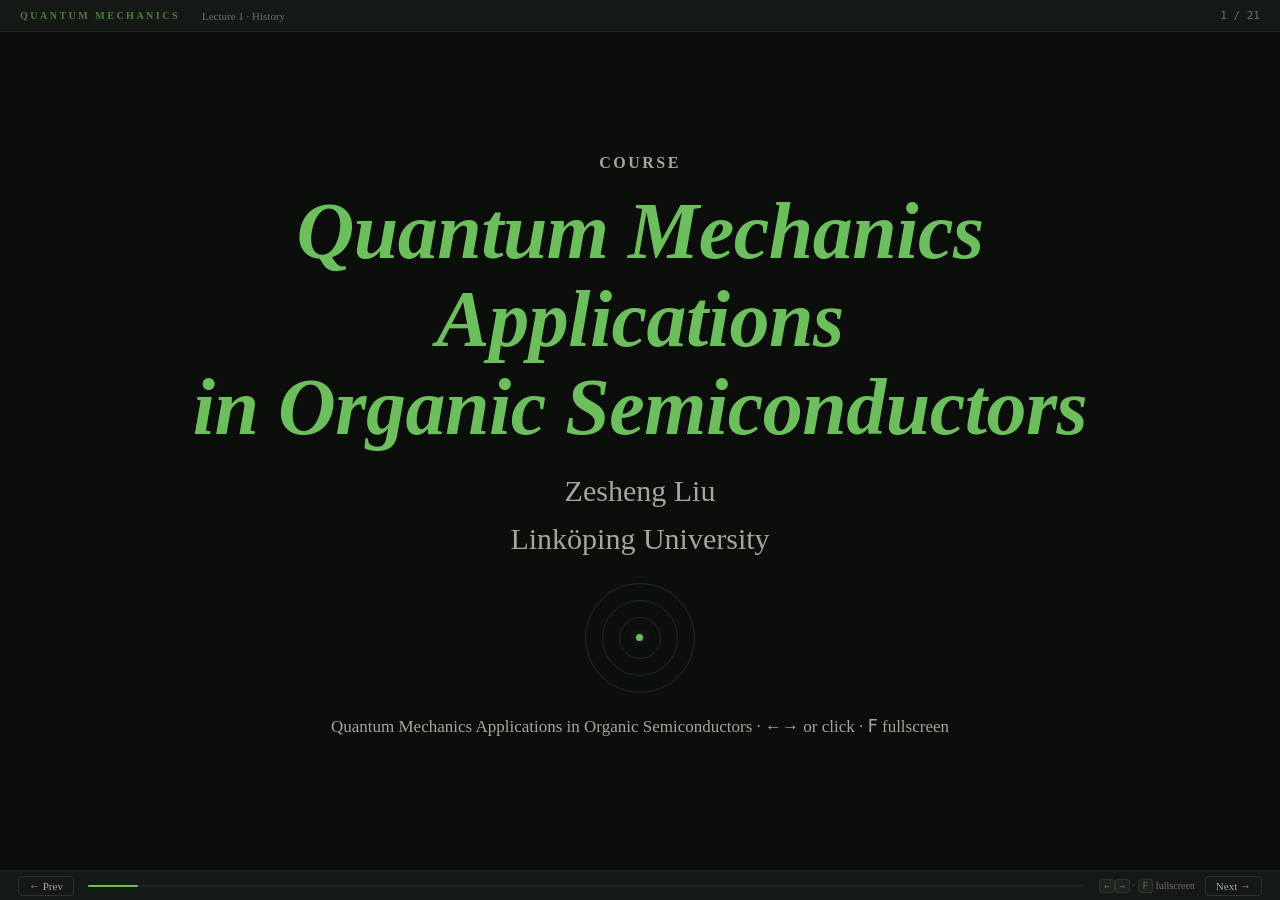
==== commit 9797c63d: "Fix Linköping spelling, de Broglie photo on slide 15, translate remaining Chinese text to English Co" ====
--- a/lecture01/index.html
+++ b/lecture01/index.html
@@ -144,59 +144,151 @@
 
 <!-- S0 COVER -->
 <section class="slide active">
+  <p class="ey" style="font-size:16px">Course</p>
+  <h1 style="font-style:italic;color:var(--accent);font-size:clamp(46px,7vw,80px)">Quantum Mechanics Applications<br>in Organic Semiconductors</h1>
+  <p class="lead" style="font-style:normal;font-size:clamp(22px,3vw,30px)">Zesheng Liu<br>Linköping University</p>
+  <div class="of" style="margin-top:20px"><div class="ob oa"></div><div class="ob ob2"></div><div class="ob oc"></div><div class="nu"></div></div>
+  <p class="cap" style="margin-top:20px;font-size:17px">Quantum Mechanics Applications in Organic Semiconductors · ←→ or click · <kbd>F</kbd> fullscreen</p>
+</section>
+
+<!-- S1 COURSE OUTLINE -->
+<section class="slide">
+  <div class="sh"><p class="ey">Course outline</p><h2>12 lectures · 5 phases</h2></div>
+  <div style="width:100%;max-width:1200px;display:grid;grid-template-columns:1fr 1fr;gap:14px">
+    <div style="display:flex;flex-direction:column;gap:10px">
+      <div class="tk"><span>Phase I · Foundations</span>
+        <p style="font-size:13px;line-height:1.7;color:var(--fg2)">
+          <span class="accent" style="font-weight:700">01</span> History of QM &mdash; <em>classical physics fails for π-electrons</em><br>
+          <span style="font-weight:600">02</span> Particle in a box &mdash; <em>conjugation length &harr; bandgap</em><br>
+          <span style="font-weight:600">03</span> Harmonic oscillator &mdash; <em>Franck-Condon, Huang-Rhys</em><br>
+          <span style="font-weight:600">04</span> Tunneling &mdash; <em>charge injection, SAMs</em>
+        </p>
+      </div>
+      <div class="tk"><span>Phase II · Spin &amp; symmetry</span>
+        <p style="font-size:13px;line-height:1.7;color:var(--fg2)">
+          <span style="font-weight:600">05</span> H atom &amp; orbitals &mdash; <em>sp² hybridization</em><br>
+          <span style="font-weight:600">06</span> Spin &amp; identical particles &mdash; <em>OLED singlet/triplet</em>
+        </p>
+      </div>
+      <div class="tk"><span>Phase III · Approximation methods</span>
+        <p style="font-size:13px;line-height:1.7;color:var(--fg2)">
+          <span style="font-weight:600">07</span> Perturbation theory &mdash; <em>intermolecular coupling, CT states</em><br>
+          <span style="font-weight:600">08</span> Variational method &mdash; <em>LCAO, Hückel, DFT bridge</em>
+        </p>
+      </div>
+    </div>
+    <div style="display:flex;flex-direction:column;gap:10px">
+      <div class="tk"><span>Phase IV · Molecules to solids</span>
+        <p style="font-size:13px;line-height:1.7;color:var(--fg2)">
+          <span style="font-weight:600">09</span> Periodic potentials &mdash; <em>band vs. hopping transport</em><br>
+          <span style="font-weight:600">10</span> Electron-phonon coupling &mdash; <em>polarons, Marcus theory</em>
+        </p>
+      </div>
+      <div class="tk"><span>Phase V · Advanced topics &amp; devices</span>
+        <p style="font-size:13px;line-height:1.7;color:var(--fg2)">
+          <span style="font-weight:600">11</span> Interfacial electron transfer &mdash; <em>D/A CT, Onsager-Braun</em><br>
+          <span style="font-weight:600">12</span> Excitons &mdash; <em>Frenkel exciton, diffusion, device limits</em>
+        </p>
+      </div>
+      <p class="cap" style="text-align:left;margin-top:4px">Today: <span class="accent" style="font-weight:600">Lecture 01 — History of Quantum Mechanics</span></p>
+    </div>
+  </div>
+</section>
+
+<!-- S2 LECTURE TITLE -->
+<section class="slide">
   <p class="ey">Lecture 1</p>
   <h1>History of<br><span class="accent">Quantum Mechanics</span></h1>
-  <p class="lead">Quantum mechanics was not invented first and verified later.<br>It was forced into existence by experiment.</p>
+  <p class="lead">From Planck to Dirac: how experiments reshaped physics.</p>
   <div class="of" style="margin-top:20px"><div class="ob oa"></div><div class="ob ob2"></div><div class="ob oc"></div><div class="nu"></div></div>
-  <p class="cap" style="margin-top:20px">Zesheng Liu · Linköping University · ←→ or click · <kbd>F</kbd> fullscreen</p>
-</section>
-
-<!-- S1 PILLARS -->
-<section class="slide">
-  <div class="sh"><p class="ey">Before the crisis</p><h2>The four pillars of classical physics</h2></div>
+</section>
+
+<!-- S2 CAST -->
+<section class="slide" style="font-size:20px">
+  <div class="sh"><p class="ey" style="font-size:17px">The cast</p><h2 style="font-size:clamp(36px,5.2vw,64px)">From Planck to Dirac — 27 years</h2></div>
+  <div class="ps" style="gap:14px;flex-wrap:nowrap;width:100%;max-width:1200px">
+    <div class="pc" style="width:115px;flex-shrink:0"><img src="assets/portraits/planck.jpg" alt="Planck" onerror="this.classList.add('broken')"><span class="fallback">P</span><h3 style="font-size:18px">Planck</h3><p style="font-size:16px">E quanta</p></div>
+    <div class="pc" style="width:115px;flex-shrink:0"><img src="assets/portraits/einstein.jpg" alt="Einstein" onerror="this.classList.add('broken')"><span class="fallback">E</span><h3 style="font-size:18px">Einstein</h3><p style="font-size:16px">Photons</p></div>
+    <div class="pc" style="width:115px;flex-shrink:0"><img src="assets/portraits/bohr.jpg" alt="Bohr" onerror="this.classList.add('broken')"><span class="fallback">B</span><h3 style="font-size:18px">Bohr</h3><p style="font-size:16px">Atom</p></div>
+    <div class="pc" style="width:115px;flex-shrink:0"><img src="assets/portraits/debuluoyi.jpg" alt="de Broglie" onerror="this.classList.add('broken')"><span class="fallback">dB</span><h3 style="font-size:18px">de Broglie</h3><p style="font-size:16px">λ=h/p</p></div>
+    <div class="pc" style="width:115px;flex-shrink:0"><img src="assets/portraits/heisenberg.jpg" alt="Heisenberg" onerror="this.classList.add('broken')"><span class="fallback">H</span><h3 style="font-size:18px">Heisenberg</h3><p style="font-size:16px">Matrices</p></div>
+    <div class="pc" style="width:115px;flex-shrink:0"><img src="assets/portraits/schrodinger.jpg" alt="Schrödinger" onerror="this.classList.add('broken')"><span class="fallback">S</span><h3 style="font-size:18px">Schrödinger</h3><p style="font-size:16px">Wave eq.</p></div>
+    <div class="pc" style="width:115px;flex-shrink:0"><img src="assets/portraits/born.jpg" alt="Born" onerror="this.classList.add('broken')"><span class="fallback">B</span><h3 style="font-size:18px">Born</h3><p style="font-size:16px">|ψ|²</p></div>
+    <div class="pc" style="width:115px;flex-shrink:0"><img src="assets/portraits/dirac.jpg" alt="Dirac" onerror="this.classList.add('broken')"><span class="fallback">D</span><h3 style="font-size:18px">Dirac</h3><p style="font-size:16px">Formalism</p></div>
+  </div>
+  <div class="tl">
+    <div class="ti"><span class="yr" style="font-size:17px">1900</span><h3 style="font-size:18px">Planck</h3><p style="font-size:16px">E=hν</p></div>
+    <div class="ti"><span class="yr" style="font-size:17px">1905</span><h3 style="font-size:18px">Einstein</h3><p style="font-size:16px">Photons</p></div>
+    <div class="ti"><span class="yr" style="font-size:17px">1913</span><h3 style="font-size:18px">Bohr</h3><p style="font-size:16px">Atom</p></div>
+    <div class="ti"><span class="yr" style="font-size:17px">1922</span><h3 style="font-size:18px">Stern-G.</h3><p style="font-size:16px">Spin</p></div>
+    <div class="ti"><span class="yr" style="font-size:17px">1923</span><h3 style="font-size:18px">Compton</h3><p style="font-size:16px">p=h/λ</p></div>
+    <div class="ti"><span class="yr" style="font-size:17px">1924</span><h3 style="font-size:18px">de Broglie</h3><p style="font-size:16px">λ=h/p</p></div>
+    <div class="ti"><span class="yr" style="font-size:17px">1925-26</span><h3 style="font-size:18px">H. &amp; S.</h3><p style="font-size:16px">QM</p></div>
+    <div class="ti"><span class="yr" style="font-size:17px">1927</span><h3 style="font-size:18px">Born,Dirac</h3><p style="font-size:16px">|ψ|²</p></div>
+  </div>
+</section>
+
+<!-- S3 TWO CLOUDS -->
+<section class="slide">
+  <div class="sh"><p class="ey">Before the quantum revolution</p><h2>Kelvin's "two clouds" (1900)</h2></div>
   <div class="tc">
-    <div class="cd" style="display:flex;align-items:center;gap:14px">
-      <img src="assets/portraits/kelvin.jpg" alt="Kelvin" style="width: 68px; height: 68px; border-radius: 50%; object-fit: cover; border: 2px solid rgba(255, 255, 255, 0.07); flex-shrink: 0;">
-      <div><h3>Lord Kelvin, 1900</h3><p>"The beauty and clearness of the dynamical theory… is at present obscured by two clouds."</p></div>
-    </div>
-    <div class="cd">
-      <div class="pls">
-        <div class="pl"><div class="pb st">Continuity</div><div class="plb">energy is smooth</div></div>
-        <div class="pl"><div class="pb st">Determinism</div><div class="plb">predictable future</div></div>
-        <div class="pl"><div class="pb st">Wave ≠ Particle</div><div class="plb">separate things</div></div>
-        <div class="pl"><div class="pb st">Passive meas.</div><div class="plb">just reads values</div></div>
-      </div>
-      <p style="text-align:center;margin-top:12px;font-size:12px;color:var(--fg3)">Each pillar will fall — one experiment at a time.</p>
-    </div>
-  </div>
-</section>
-
-<!-- S2 CAST -->
-<section class="slide">
-  <div class="sh"><p class="ey">The cast</p><h2>From Planck to Dirac — 27 years</h2></div>
-  <div class="ps">
-    <div class="pc"><img src="assets/portraits/planck.jpg" alt="Planck" onerror="this.classList.add('broken')"><span class="fallback">P</span><h3>Planck</h3><p>E quanta</p></div>
-    <div class="pc"><img src="assets/portraits/einstein.jpg" alt="Einstein" onerror="this.classList.add('broken')"><span class="fallback">E</span><h3>Einstein</h3><p>Photons</p></div>
-    <div class="pc"><img src="assets/portraits/bohr.jpg" alt="Bohr" onerror="this.classList.add('broken')"><span class="fallback">B</span><h3>Bohr</h3><p>Atom</p></div>
-    <div class="pc"><img src="assets/portraits/debroglie.jpg" alt="de Broglie" onerror="this.classList.add('broken')"><span class="fallback">dB</span><h3>de Broglie</h3><p>λ=h/p</p></div>
-    <div class="pc"><img src="assets/portraits/heisenberg.jpg" alt="Heisenberg" onerror="this.classList.add('broken')"><span class="fallback">H</span><h3>Heisenberg</h3><p>Matrices</p></div>
-    <div class="pc"><img src="assets/portraits/schrodinger.jpg" alt="Schrödinger" onerror="this.classList.add('broken')"><span class="fallback">S</span><h3>Schrödinger</h3><p>Wave eq.</p></div>
-    <div class="pc"><img src="assets/portraits/born.jpg" alt="Born" onerror="this.classList.add('broken')"><span class="fallback">B</span><h3>Born</h3><p>|ψ|²</p></div>
-    <div class="pc"><img src="assets/portraits/dirac.jpg" alt="Dirac" onerror="this.classList.add('broken')"><span class="fallback">D</span><h3>Dirac</h3><p>Formalism</p></div>
-  </div>
-  <div class="tl">
-    <div class="ti"><span class="yr">1900</span><h3>Planck</h3><p>E=hν</p></div>
-    <div class="ti"><span class="yr">1905</span><h3>Einstein</h3><p>Photons</p></div>
-    <div class="ti"><span class="yr">1913</span><h3>Bohr</h3><p>Atom</p></div>
-    <div class="ti"><span class="yr">1922</span><h3>Stern-G.</h3><p>Spin</p></div>
-    <div class="ti"><span class="yr">1923</span><h3>Compton</h3><p>p=h/λ</p></div>
-    <div class="ti"><span class="yr">1924</span><h3>de Broglie</h3><p>λ=h/p</p></div>
-    <div class="ti"><span class="yr">1925-26</span><h3>H. &amp; S.</h3><p>QM</p></div>
-    <div class="ti"><span class="yr">1927</span><h3>Born,Dirac</h3><p>|ψ|²</p></div>
-  </div>
-</section>
-
-<!-- S3 CAVITY -->
+    <div class="stk">
+      <div class="cd" style="display:flex;align-items:center;gap:14px">
+        <img src="assets/portraits/kelvin.jpg" alt="Kelvin" style="width: 68px; height: 68px; border-radius: 50%; object-fit: cover; border: 2px solid rgba(255, 255, 255, 0.07); flex-shrink: 0;">
+        <div><h3>Lord Kelvin, 1900</h3><p>"The beauty and clearness of the dynamical theory... is at present obscured by two clouds."</p></div>
+      </div>
+      <div class="tk"><span>Why this is fascinating</span><p style="font-size:13px;color:var(--fg2)">They looked like technical details at first. Yet one cloud opened relativity, the other opened quantum mechanics.</p></div>
+    </div>
+    <div class="stk">
+      <div class="cd"><h3>Cloud I: Ether drift problem</h3><p>If light is a wave, it should need a medium (ether). Then Earth moving through ether should create a "wind" and shift interference fringes. Michelson-Morley found almost no shift.</p><p style="margin-top:8px;font-size:12px;color:var(--fg3)">A tiny null result challenged space and time themselves.</p></div>
+      <div class="cd"><h3>Cloud II: Blackbody spectrum problem</h3><p>Classical equipartition predicts too much high-frequency radiation. The math says energy should blow up in the ultraviolet.</p><p style="margin-top:8px;font-size:12px;color:var(--fg3)">A furnace spectrum crisis forced energy quantization.</p></div>
+    </div>
+  </div>
+</section>
+
+<!-- S3b WAVE THEORY OF LIGHT -->
+<section class="slide">
+  <div class="sh"><p class="ey">Classical foundations</p><h2>Light as a wave — the triumphant classical picture</h2></div>
+  <div class="tc">
+    <div class="stk">
+      <div class="cd">
+        <div class="yc">1801 · Young</div>
+        <h3>Double-slit interference</h3>
+        <p>Two coherent sources produce bright and dark fringes — a pattern only waves can make. Particle bullets would leave two strips; waves spread and interfere.</p>
+        <div style="margin-top:10px;display:flex;gap:3px;justify-content:center">
+          <div style="width:6px;height:50px;background:linear-gradient(to bottom,transparent,#6dbf5e88,transparent);border-radius:3px"></div>
+          <div style="width:6px;height:50px;background:linear-gradient(to bottom,transparent,#6dbf5ecc,transparent);border-radius:3px"></div>
+          <div style="width:6px;height:50px;background:linear-gradient(to bottom,transparent,#6dbf5e44,transparent);border-radius:3px"></div>
+          <div style="width:6px;height:50px;background:linear-gradient(to bottom,transparent,#6dbf5ecc,transparent);border-radius:3px"></div>
+          <div style="width:6px;height:50px;background:linear-gradient(to bottom,transparent,#6dbf5e88,transparent);border-radius:3px"></div>
+        </div>
+        <p class="cap">interference fringes</p>
+      </div>
+      <div class="cd">
+        <div class="yc">1818 · Fresnel</div>
+        <h3>Diffraction &amp; Poisson's bright spot</h3>
+        <p>Waves bend around obstacles — a disk casts a bright spot at its geometric shadow centre. Fresnel's wave equations predicted it; experiment confirmed it.</p>
+      </div>
+    </div>
+    <div class="stk">
+      <div class="cd em-cd">
+        <div class="yc">1864 · Maxwell</div>
+        <h3>Electromagnetic theory of light</h3>
+        <p>Maxwell unified electricity, magnetism, and optics. A changing electric field produces a magnetic field — and vice versa — sustaining a self-propagating wave:</p>
+        <div class="fm sfm" style="margin:10px 0">$c = \dfrac{1}{\sqrt{\varepsilon_0\,\mu_0}} \approx 3\times10^8\ \text{m/s}$</div>
+        <p>The speed matched the known speed of light exactly. <strong>Light <em>is</em> an electromagnetic wave.</strong></p>
+      </div>
+      <div class="cd">
+        <div class="yc">1887 · Hertz</div>
+        <h3>Experimental confirmation</h3>
+        <p>Hertz generated and detected radio waves in the lab — demonstrating that EM waves are real, travel at $c$, and reflect/refract just like light.</p>
+        <div class="tk" style="margin-top:8px"><span>Classical consensus by 1900</span><p style="font-size:13px">Light is an EM wave. Its nature seemed completely settled. Then the blackbody spectrum raised an awkward question...</p></div>
+      </div>
+    </div>
+  </div>
+</section>
+
+<!-- S4 CAVITY -->
 <section class="slide">
   <div class="sh"><p class="ey"><span class="coral">Pillar I · Continuity collapses</span></p><h2>Blackbody radiation — photons in a cavity</h2></div>
   <div class="tc">
@@ -205,12 +297,49 @@
   </div>
 </section>
 
-<!-- S4 UV CATASTROPHE -->
-<section class="slide">
-  <div class="sh"><p class="ey"><span class="coral">Pillar I · Continuity collapses</span></p><h2>The ultraviolet catastrophe</h2></div>
-  <div class="cc">
-    <canvas id="cBB" class="vis" height="1317" style="max-width:760px" width="1520"></canvas>
-    <div class="ct"><label>Temperature: <input type="range" id="bbT" min="2000" max="8000" value="5000" step="200"> <span class="vl" id="bbTV">5000 K</span></label></div>
+<!-- S4b CLASSICAL OSCILLATOR MODEL -->
+<section class="slide">
+  <div class="sh"><p class="ey"><span class="coral">Pillar I · Classical picture</span></p><h2>Classical model: atoms as charged oscillators</h2></div>
+  <div class="tc">
+    <div class="cd" style="text-align:center">
+      <canvas id="cOsc" class="vis" height="260"></canvas>
+      <p class="cap" style="margin-top:8px">Vibrating charged atoms radiate EM waves at their oscillation frequency.</p>
+    </div>
+    <div class="stk">
+      <div class="cd">
+        <h3>What is a blackbody?</h3>
+        <p>An ideal object that absorbs <em>all</em> incoming radiation and re-emits it purely based on its temperature. A small hole in a heated hollow cavity is the best physical approximation.</p>
+      </div>
+      <div class="cd">
+        <h3>The classical picture</h3>
+        <p>Cavity walls are composed of charged atoms. Each atom behaves as a harmonic oscillator — when it vibrates, it radiates EM waves at its oscillation frequency $\nu$. All frequencies are allowed.</p>
+      </div>
+      <div class="cd em-cd">
+        <h3>Equipartition theorem</h3>
+        <p>Classical statistical mechanics assigns the same average energy to every oscillator mode, regardless of frequency:</p>
+        <div class="fm sfm" style="margin:8px 0">$\langle E \rangle = k_BT$</div>
+        <p style="font-size:14px;color:var(--fg3)">This prediction leads directly to a catastrophic failure at high frequencies.</p>
+      </div>
+    </div>
+  </div>
+</section>
+
+<!-- S5 UV CATASTROPHE -->
+<section class="slide">
+  <div class="sh"><p class="ey"><span class="coral">Pillar I · Continuity collapses</span></p><h2>From furnace glow to ultraviolet catastrophe</h2></div>
+  <div class="cc" style="gap:12px">
+    <img src="blackbody_radiation.gif" alt="Blackbody radiation animation"
+         style="width:100%;max-width:900px;border-radius:8px;border:1px solid rgba(255,255,255,0.06)">
+    <div class="tc" style="max-width:900px">
+      <div class="cd">
+        <h3>Classical failure (Rayleigh-Jeans)</h3>
+        <p>Each oscillator mode gets $k_BT$ — mode density grows as $\nu^2$, so total intensity $\rightarrow\infty$ in the ultraviolet. An infinite prediction for a finite furnace.</p>
+      </div>
+      <div class="cd em-cd">
+        <h3>Planck's fix (1900): $E = nh\nu$</h3>
+        <p>Quantized energy means high-$\nu$ modes are exponentially suppressed — they're rarely excited. The spectrum peaks and falls, matching every experiment exactly.</p>
+      </div>
+    </div>
   </div>
 </section>
 
@@ -233,12 +362,41 @@
 <!-- S6 PHOTOELECTRIC (animated) -->
 <section class="slide">
   <div class="sh"><p class="ey"><span class="amber">Pillar II · Waves become particles</span></p><h2>The photoelectric effect</h2></div>
-  <div class="cc">
-    <canvas id="cPE" class="vis" height="270" style="max-width:780px"></canvas>
-    <div class="ct">
-      <label>Frequency: <select id="peF"><option value="low">Low ν (red) — below threshold</option><option value="high" selected="">High ν (UV) — above threshold</option></select></label>
-      <label>Intensity: <input type="range" id="peI" min="1" max="5" value="3"> <span class="vl" id="peIV">3</span></label>
-      <button onclick="resetPE()">Reset</button>
+  <div style="display:flex;gap:8px;align-items:center;margin-bottom:8px;width:100%;max-width:1200px">
+    <button id="peModeBtn" class="nb on" onclick="togglePEMode()" style="font-size:13px;padding:6px 16px;border-color:var(--purple);color:var(--purple)">⚛ Quantum (Einstein)</button>
+    <button id="peModeBtn2" class="nb" onclick="togglePEMode()" style="font-size:13px;padding:6px 16px">〰 Classical Wave</button>
+  </div>
+  <div class="tc" style="align-items:flex-start;gap:18px;width:100%;max-width:1200px">
+    <div style="display:flex;flex-direction:column;gap:8px;flex:1.4">
+      <canvas id="cPE" class="vis" height="300"></canvas>
+      <div class="ct" style="margin-top:0">
+        <label>Frequency: <select id="peF"><option value="low">Low ν (red)</option><option value="high" selected="">High ν (UV)</option></select></label>
+        <label>Intensity: <input type="range" id="peI" min="1" max="5" value="3"> <span class="vl" id="peIV">3</span></label>
+        <button onclick="resetPE()">Reset</button>
+      </div>
+    </div>
+    <div style="display:flex;flex-direction:column;gap:10px;flex:1;min-width:0">
+      <div class="cd" id="peCN" style="display:none;border-color:rgba(232,115,74,0.35)">
+        <h3 style="color:var(--coral)">Classical wave prediction</h3>
+        <ul class="bl" style="margin-top:8px">
+          <li>Light is a wave — energy spreads continuously over the surface</li>
+          <li><strong style="color:var(--fg)">Any frequency</strong> should eject electrons, given enough intensity</li>
+          <li>Low intensity → <strong style="color:var(--fg)">time delay</strong> while energy accumulates</li>
+          <li>Higher intensity → faster ejection, higher KE</li>
+        </ul>
+        <div class="tk" style="margin-top:10px"><span style="color:var(--coral)">Prediction vs reality</span><p style="font-size:13px">Experiments show threshold frequency exists and response is <em>instant</em>. Classical waves completely fail.</p></div>
+      </div>
+      <div class="cd" id="peQN" style="border-color:rgba(176,126,232,0.35)">
+        <h3 style="color:var(--purple)">Quantum reality (Einstein, 1905)</h3>
+        <ul class="bl" style="margin-top:8px">
+          <li>Light = discrete photons, each carrying energy $E = h\nu$</li>
+          <li>One photon strikes one electron — an all-or-nothing event</li>
+          <li>Below threshold $\nu_0$: $h\nu < \phi$ → zero electrons, <em>always</em></li>
+          <li>Above threshold: <strong style="color:var(--fg)">instant</strong> ejection</li>
+        </ul>
+        <div class="fm sfm" style="margin:10px 0;font-size:clamp(15px,2vw,22px)">$K_{\max} = h\nu - \phi$</div>
+        <p style="font-size:13px;color:var(--fg3)">KE depends on frequency, not intensity. Intensity only sets the number of photons (and thus electrons).</p>
+      </div>
     </div>
   </div>
 </section>
@@ -302,7 +460,7 @@
   <div class="sh"><p class="ey"><span class="purple">Pillar III · Particles become waves</span></p><h2>de Broglie &amp; Davisson-Germer</h2></div>
   <div class="tc">
     <div class="cd em-cd" style="text-align:center">
-      <img src="assets/portraits/debroglie.jpg" alt="de Broglie" style="width: 68px; height: 68px; border-radius: 50%; object-fit: cover; margin-bottom: 10px; border: 2px solid var(--accent-dim);">
+      <img src="assets/portraits/debuluoyi.jpg" alt="de Broglie" style="width: 68px; height: 68px; border-radius: 50%; object-fit: cover; margin-bottom: 10px; border: 2px solid var(--accent-dim);">
       <div class="fm">λ = h/p</div>
       <p>If photons are particles, electrons must be waves. Davisson-Germer (1927) confirmed it: electron diffraction from Ni crystal.</p>
     </div>
@@ -313,17 +471,56 @@
   </div>
 </section>
 
-<!-- S11 DOUBLE SLIT (corrected animation) -->
-<section class="slide">
-  <div class="sh"><p class="ey"><span class="purple">Pillar III</span></p><h2>Double-slit experiment — electron by electron</h2></div>
-  <div class="cc">
-    <canvas id="cDS" class="vis" height="300" style="max-width:800px"></canvas>
-    <div class="ct">
-      <button id="dsBtn" onclick="togDS()">▶ Start</button>
-      <button onclick="rstDS()">Reset</button>
-      <span class="vl" id="dsN" style="min-width:70px">0 electrons</span>
-    </div>
-    <p class="cap">Each electron arrives as a single dot. The interference pattern emerges from accumulation.</p>
+<!-- S11 DOUBLE SLIT (three-mode) -->
+<section class="slide">
+  <div class="sh"><p class="ey"><span class="purple">Pillar III · Particles become waves</span></p><h2>Double-slit experiment</h2></div>
+  <div style="display:flex;gap:8px;align-items:center;margin-bottom:8px;width:100%;max-width:1200px">
+    <button id="dsM0" class="nb on" onclick="setDSMode(0)" style="font-size:13px;padding:5px 14px;border-color:var(--blue);color:var(--blue)">〰 Classical wave</button>
+    <button id="dsM1" class="nb" onclick="setDSMode(1)" style="font-size:13px;padding:5px 14px">⚛ Quantum (no detector)</button>
+    <button id="dsM2" class="nb" onclick="setDSMode(2)" style="font-size:13px;padding:5px 14px">🔍 With detector</button>
+  </div>
+  <div class="tc" style="align-items:flex-start;gap:16px;width:100%;max-width:1200px">
+    <div style="display:flex;flex-direction:column;gap:8px;flex:1.5">
+      <canvas id="cDS" class="vis" height="290"></canvas>
+      <div class="ct" style="margin-top:0">
+        <button id="dsBtn" onclick="togDS()">▶ Start</button>
+        <button onclick="rstDS()">Reset</button>
+        <span class="vl" id="dsN" style="min-width:80px">—</span>
+      </div>
+    </div>
+    <div style="flex:1;display:flex;flex-direction:column;gap:10px;min-width:0">
+      <div class="cd" id="dsC0" style="border-color:rgba(91,164,230,0.35)">
+        <h3 style="color:var(--blue)">Classical wave theory</h3>
+        <ul class="bl" style="margin-top:8px">
+          <li>Light is a continuous EM wave — passes through <strong style="color:var(--fg)">both slits simultaneously</strong></li>
+          <li>Each slit becomes a new wave source (Huygens' principle)</li>
+          <li>Constructive interference → bright fringe</li>
+          <li>Destructive interference → dark fringe</li>
+        </ul>
+        <div class="tk" style="margin-top:10px"><span>Classical prediction</span><p style="font-size:13px">A continuous wave naturally produces an interference pattern. This part classical physics gets right — but it assumes light is a wave.</p></div>
+      </div>
+      <div class="cd" id="dsC1" style="display:none;border-color:rgba(176,126,232,0.35)">
+        <h3 style="color:var(--purple)">Quantum: electrons one at a time</h3>
+        <ul class="bl" style="margin-top:8px">
+          <li>Each electron is a discrete particle — arrives as a <strong style="color:var(--fg)">single dot</strong></li>
+          <li>No two electrons interact with each other</li>
+          <li>Yet the pattern that builds up is an <strong style="color:var(--fg)">interference pattern</strong></li>
+          <li>Each electron somehow "went through both slits"</li>
+        </ul>
+        <div class="fm sfm" style="margin:10px 0;font-size:clamp(13px,1.8vw,18px)">$P(y) \propto \cos^2\!\!\left(\tfrac{\pi d\,y}{\lambda L}\right)\cdot\operatorname{sinc}^2\!\!\left(\tfrac{\pi a\,y}{\lambda L}\right)$</div>
+        <p style="font-size:13px;color:var(--fg3)">$|\psi|^2$ gives the probability — the electron is in a superposition until it hits the screen.</p>
+      </div>
+      <div class="cd" id="dsC2" style="display:none;border-color:rgba(224,84,84,0.35)">
+        <h3 style="color:var(--red)">Which-way detector: interference destroyed</h3>
+        <ul class="bl" style="margin-top:8px">
+          <li>Place a detector at each slit to record which one the electron passes through</li>
+          <li>Knowing the path = <strong style="color:var(--fg)">collapsing the superposition</strong></li>
+          <li>Interference pattern <strong style="color:var(--red)">disappears</strong> — you get two Gaussian blobs</li>
+          <li>It doesn't matter whether you actually look at the detector data</li>
+        </ul>
+        <div class="tk" style="margin-top:10px;border-color:var(--red)"><span style="color:var(--red)">The deep mystery</span><p style="font-size:13px">The mere possibility of knowing destroys interference. Measurement is not passive — it changes the quantum state.</p></div>
+      </div>
+    </div>
   </div>
 </section>
 
@@ -340,16 +537,26 @@
   </div>
 </section>
 
-<!-- S13 CASCADED SG (new!) -->
-<section class="slide">
-  <div class="sh"><p class="ey"><span class="blue">Pillar IV · Measurement destroys information</span></p><h2>Cascaded Stern-Gerlach — measurement resets the state</h2></div>
-  <div class="cc">
-    <canvas id="cSGC" class="vis" height="280" style="max-width:820px"></canvas>
-    <div class="ct">
-      <button onclick="fireSGC()">Fire atoms</button>
-      <button onclick="rstSGC()">Reset</button>
-    </div>
-    <p class="cap">First magnet (Z): splits into ↑↓. Block ↓, keep ↑. Second magnet (X): splits again! The Z-information is destroyed.</p>
+<!-- S13 CASCADED SG -->
+<section class="slide">
+  <div class="sh"><p class="ey"><span class="blue">Pillar IV · Measurement destroys information</span></p><h2>Cascaded Stern-Gerlach experiment</h2></div>
+  <div class="tc" style="align-items:flex-start;gap:20px;width:100%;max-width:1200px">
+    <canvas id="cSGD" class="vis" style="flex:1.6" height="280"></canvas>
+    <div style="flex:1;display:flex;flex-direction:column;gap:12px;min-width:0">
+      <div style="display:flex;gap:6px;justify-content:center">
+        <div id="sgdDot0" style="width:10px;height:10px;border-radius:50%;background:var(--blue);opacity:1;transition:opacity .3s"></div>
+        <div id="sgdDot1" style="width:10px;height:10px;border-radius:50%;background:var(--blue);opacity:0.25;transition:opacity .3s"></div>
+        <div id="sgdDot2" style="width:10px;height:10px;border-radius:50%;background:var(--blue);opacity:0.25;transition:opacity .3s"></div>
+      </div>
+      <p id="sgdLabel" style="font-size:15px;font-weight:700;color:var(--blue);text-align:center;margin:0">Stage 1 / 3 — Z-axis measurement</p>
+      <div class="cd" id="sgdCard" style="border-color:rgba(91,164,230,0.35);flex:1">
+        <p id="sgdPhysics" style="font-size:14px;line-height:1.65;color:var(--fg2)">Silver atoms have only two spin values along Z: +½ and −½. The Z-field splits them into two beams. We select <strong style="color:var(--fg)">+z</strong> and block the −z beam.</p>
+      </div>
+      <div style="display:flex;gap:8px;justify-content:center">
+        <button class="nb" id="sgdPrev" onclick="sgdGo(-1)" style="font-size:13px;padding:5px 18px" disabled>← Prev</button>
+        <button class="nb" id="sgdNext" onclick="sgdGo(1)" style="font-size:13px;padding:5px 18px;border-color:var(--blue);color:var(--blue)">Next →</button>
+      </div>
+    </div>
   </div>
 </section>
 
@@ -367,7 +574,7 @@
     <div class="cd"><h3>The deeper lesson</h3><ul class="bl">
       <li>No pre-existing classical orientation</li>
       <li>Measurement <strong style="color:var(--fg)">creates</strong> the outcome</li>
-      <li>Cascaded SG: measure Z then X → Z-info <strong style="color:var(--coral)">destroyed</strong></li>
+      <li>Cascaded SG: select +X, then +Y, then Z splits again → prior-axis info is <strong style="color:var(--coral)">destroyed</strong></li>
     </ul><div class="tk" style="margin-top:8px"><span>Pillar status</span><p style="font-size:13px">Measurement is active. It changes the quantum state.</p></div></div>
   </div>
 </section>
@@ -452,6 +659,53 @@
 // CANVAS
 function gC(id){const c=document.getElementById(id);if(!c||!c.offsetWidth)return null;const r=c.getBoundingClientRect();c.width=r.width*2;c.height=r.height*2;const x=c.getContext('2d');x.scale(2,2);return{c,x,w:r.width,h:r.height}}
 function drawStatic(){drawBB();drawBohr();drawUnc()}
+
+// ===== CLASSICAL OSCILLATOR =====
+function drawOsc(t){const r=gC('cOsc');if(!r)return;const{x,w,h}=r;
+  x.fillStyle='#0c0e0c';x.fillRect(0,0,w,h);
+  const wallY=h*.68;
+  x.fillStyle='#1a1f1a';x.fillRect(0,wallY,w,h-wallY);
+  x.strokeStyle='#3a3f3a';x.lineWidth=1.5;x.beginPath();x.moveTo(0,wallY);x.lineTo(w,wallY);x.stroke();
+  for(let bx=0;bx<w;bx+=24){for(let by=wallY+2;by<h;by+=12){x.strokeStyle='#252a25';x.lineWidth=0.5;x.strokeRect(bx,by,24,12)}}
+  const atoms=[
+    {xf:.10,freq:.7,amp:14,col:'#e07050',label:'ν₁'},
+    {xf:.26,freq:1.3,amp:12,col:'#ddb84a',label:'ν₂'},
+    {xf:.42,freq:2.1,amp:10,col:'#6dbf5e',label:'ν₃'},
+    {xf:.60,freq:3.2,amp:8, col:'#5ba4e6',label:'ν₄'},
+    {xf:.77,freq:4.8,amp:6, col:'#b07ee8',label:'ν₅'},
+  ];
+  atoms.forEach(a=>{
+    const ax=a.xf*w;
+    const oscY=wallY-8-a.amp*Math.sin(t*a.freq*.0025);
+    // spring
+    const segs=10;x.beginPath();x.strokeStyle=a.col+'55';x.lineWidth=1.2;
+    for(let s=0;s<=segs;s++){const sy=wallY+(oscY-wallY)*(s/segs);const sx=ax+(s%2===0?-4:4)*(s>0&&s<segs?1:0);s===0?x.moveTo(ax,wallY):x.lineTo(sx,sy)}
+    x.lineTo(ax,oscY);x.stroke();
+    // EM waves radiating upward (two sides)
+    const wLen=Math.max(14,40/a.freq);
+    const wOff=(t*a.freq*.18)%wLen;
+    [-1,1].forEach(side=>{
+      x.beginPath();x.strokeStyle=a.col+'70';x.lineWidth=1.3;
+      let first=true;
+      for(let dy=2;dy<oscY-4;dy+=1){
+        const phase=(dy+wOff)/wLen*Math.PI*2;
+        const fade=Math.min(dy/20,1)*Math.max(0,1-(dy/(oscY-4))*.3);
+        const wx=ax+side*10*Math.sin(phase)*fade;
+        first?(x.moveTo(wx,oscY-dy),first=false):x.lineTo(wx,oscY-dy)}
+      x.stroke()});
+    // atom glow
+    const g=x.createRadialGradient(ax,oscY,0,ax,oscY,10);
+    g.addColorStop(0,a.col+'cc');g.addColorStop(1,a.col+'00');
+    x.beginPath();x.arc(ax,oscY,10,0,Math.PI*2);x.fillStyle=g;x.fill();
+    // atom circle
+    x.beginPath();x.arc(ax,oscY,6,0,Math.PI*2);x.fillStyle=a.col;x.fill();
+    // freq label
+    x.font=`bold 12px monospace`;x.fillStyle=a.col;x.textAlign='center';x.fillText(a.label,ax,wallY+22);
+    // kT label per atom
+    x.font=`10px "${F}"`;x.fillStyle=a.col+'99';x.fillText('kT',ax,wallY+36)});
+  // legend
+  x.font=`12px "${F}"`;x.fillStyle='#706c65';x.textAlign='left';x.fillText('All modes get equal energy:',12,h-22);
+  x.fillStyle='#a8a49b';x.font=`bold 13px "${F}"`;x.fillText('⟨E⟩ = k_B T  (classical)',12,h-8)}
 
 // ===== CAVITY PHOTONS =====
 let cavP=[];for(let i=0;i<18;i++)cavP.push({x:0.15+Math.random()*0.7,y:0.15+Math.random()*0.7,vx:(Math.random()-0.5)*2.5,vy:(Math.random()-0.5)*2.5,hue:25+Math.random()*35});
@@ -484,21 +738,79 @@
 document.getElementById('bbT')?.addEventListener('input',drawBB);
 
 // ===== PHOTOELECTRIC =====
-let pePhot=[],peElec=[],peF2=0;
-function resetPE(){pePhot=[];peElec=[];peF2=0}
+let pePhot=[],peElec=[],peF2=0,peMode='quantum',peEnergy=Array(5).fill(0);
+function resetPE(){pePhot=[];peElec=[];peF2=0;peEnergy=Array(5).fill(0)}
+function togglePEMode(){
+  peMode=peMode==='quantum'?'classical':'quantum';
+  const qb=document.getElementById('peModeBtn'),cb=document.getElementById('peModeBtn2');
+  if(qb&&cb){qb.classList.toggle('on',peMode==='quantum');cb.classList.toggle('on',peMode==='classical');
+    qb.style.borderColor=peMode==='quantum'?'var(--purple)':'rgba(255,255,255,0.1)';qb.style.color=peMode==='quantum'?'var(--purple)':'var(--fg2)';
+    cb.style.borderColor=peMode==='classical'?'var(--coral)':'rgba(255,255,255,0.1)';cb.style.color=peMode==='classical'?'var(--coral)':'var(--fg2)'}
+  const qn=document.getElementById('peQN'),cn=document.getElementById('peCN');
+  if(qn)qn.style.display=peMode==='quantum'?'':'none';
+  if(cn)cn.style.display=peMode==='classical'?'':'none';
+  resetPE()}
 function drawPE(t){const r=gC('cPE');if(!r)return;const{x,w,h}=r;
   const intens=+(document.getElementById('peI')?.value||3);document.getElementById('peIV').textContent=intens;
   const isH=document.getElementById('peF')?.value==='high';peF2++;
-  if(peF2%Math.max(2,7-intens)===0)pePhot.push({x:0,y:.25+Math.random()*.5,high:isH});
-  const mx=w*.55;x.fillStyle='#363a36';x.fillRect(mx,h*.08,w*.05,h*.84);
-  x.font=`12px "${F}"`;x.fillStyle='#706c65';x.textAlign='center';x.fillText('metal',mx+w*.025,h*.97);
-  pePhot=pePhot.filter(p=>{p.x+=.012;const px=p.x*w;if(px>=mx){if(p.high)peElec.push({x:mx+w*.05+2,y:p.y*h,vx:1.8+Math.random()*1.5,vy:(Math.random()-.5)*2.5,life:1});return false}if(px<-10)return false;
-    const py=p.y*h,clr=p.high?'rgba(160,120,232,':'rgba(232,80,80,';
-    x.beginPath();x.arc(px,py,4,0,Math.PI*2);x.fillStyle=clr+'0.85)';x.fill();
-    x.beginPath();for(let i=0;i<14;i++){const tx2=px-i*3,ty=py+Math.sin((t*.008+i)*(p.high?.9:1.4))*(p.high?2.5:5);i?x.lineTo(tx2,ty):x.moveTo(tx2,ty)}x.strokeStyle=clr+'0.25)';x.lineWidth=1.5;x.stroke();return true});
-  peElec=peElec.filter(e=>{e.x+=e.vx;e.y+=e.vy;e.vy+=.04;e.life-=.007;if(e.life<=0||e.x>w+10)return false;x.beginPath();x.arc(e.x,e.y,3,0,Math.PI*2);x.fillStyle=`rgba(91,164,230,${e.life})`;x.fill();return true});
-  x.font=`13px "${F}"`;x.textAlign='left';x.fillStyle=isH?'#b07ee8':'#e05454';x.fillText(isH?'UV photons (hν > φ)':'Red photons (hν < φ)',10,18);
-  if(!isH&&peF2>50){x.fillStyle='#e05454';x.font=`600 16px "${F}"`;x.textAlign='center';x.fillText('No electrons ejected!',w*.72,h*.45);x.font=`13px "${F}"`;x.fillStyle='#a5a29a';x.fillText('More intensity won\'t help.',w*.72,h*.55)}}
+  const mx=w*.56;
+  x.fillStyle='#0c0e0c';x.fillRect(0,0,w,h);
+  // Metal plate
+  const mg=x.createLinearGradient(mx,0,mx+w*.065,0);mg.addColorStop(0,'#4a5048');mg.addColorStop(1,'#252825');
+  x.fillStyle=mg;x.fillRect(mx,h*.04,w*.065,h*.92);
+  x.strokeStyle='#606860';x.lineWidth=1;x.strokeRect(mx,h*.04,w*.065,h*.92);
+  x.font=`12px "${F}"`;x.fillStyle='#706c65';x.textAlign='center';x.fillText('metal',mx+w*.033,h*.98);
+  if(peMode==='classical'){
+    // --- CLASSICAL WAVE MODE ---
+    const wFreq=isH?5.5:2.0,wCol=isH?'#9966dd':'#dd4444',wAmp=3+intens*2.2,spd=0.55;
+    const nLines=8;
+    for(let li=0;li<nLines;li++){
+      const yPos=h*(.06+li*.115);
+      x.beginPath();let first=true;
+      for(let px=1;px<mx-2;px+=1.5){
+        const phase=(px-t*spd)/(w*.08)*wFreq;
+        const wy=yPos+wAmp*Math.sin(phase);
+        first?(x.moveTo(px,wy),first=false):x.lineTo(px,wy)}
+      x.strokeStyle=wCol+(li===3||li===4?'cc':'55');x.lineWidth=0.8+intens*.25;x.stroke()}
+    // Atoms + energy bars on metal surface
+    const atomYs=[.12,.26,.40,.54,.68,.82];const thresh=100;
+    const rate=intens*(isH?1.05:0.95); // classical: freq doesn't matter, only intensity
+    atomYs.forEach((yf,i)=>{if(i>=peEnergy.length)return;
+      const ay=h*yf,ax2=mx-10;
+      if(peEnergy[i]<thresh)peEnergy[i]+=rate*(.7+Math.random()*.6);
+      if(peEnergy[i]>=thresh){peElec.push({x:mx+w*.07,y:ay,vx:.9+Math.random()*.8,vy:(Math.random()-.5)*2,life:1});peEnergy[i]=0}
+      // atom dot
+      x.beginPath();x.arc(ax2,ay,4,0,Math.PI*2);x.fillStyle='#607060';x.fill();
+      // energy bar (vertical, above atom)
+      const bh=18,bw=6,filled=Math.min(peEnergy[i]/thresh,1);
+      const bc=filled>.8?'#e05454':filled>.5?'#ddb84a':'#6dbf5e';
+      x.fillStyle='#1a1e1a';x.fillRect(ax2-bw/2,ay-bh-4,bw,bh);
+      x.fillStyle=bc;x.fillRect(ax2-bw/2,ay-bh-4+bh*(1-filled),bw,bh*filled);
+      x.strokeStyle='#3a3e3a';x.lineWidth=.5;x.strokeRect(ax2-bw/2,ay-bh-4,bw,bh)});
+  } else {
+    // --- QUANTUM MODE ---
+    if(peF2%Math.max(2,7-intens)===0)pePhot.push({x:0,y:.1+Math.random()*.8,high:isH});
+    pePhot=pePhot.filter(p=>{p.x+=.013;const px=p.x*w;
+      if(px>=mx){if(p.high)peElec.push({x:mx+w*.07,y:p.y*h,vx:1.6+Math.random()*1.4,vy:(Math.random()-.5)*2.5,life:1});
+        else{// low freq: flash absorbed, no electron
+          peElec.push({x:mx,y:p.y*h,vx:0,vy:0,life:.3,absorbed:true})}return false}
+      if(px<-10)return false;
+      const py=p.y*h,clr=p.high?'rgba(160,120,232,':'rgba(220,80,80,';
+      x.beginPath();x.arc(px,py,4.5,0,Math.PI*2);x.fillStyle=clr+'0.9)';x.fill();
+      // wave tail
+      x.beginPath();for(let i=0;i<16;i++){const tx2=px-i*3,ty=py+Math.sin((t*.009+i)*(p.high?.85:1.5))*(p.high?3:6);i?x.lineTo(tx2,ty):x.moveTo(tx2,ty)}
+      x.strokeStyle=clr+'0.3)';x.lineWidth=1.5;x.stroke();return true});
+  }
+  // Electrons (both modes)
+  peElec=peElec.filter(e=>{
+    if(e.absorbed){e.life-=.04;
+      x.beginPath();x.arc(e.x,e.y,6,0,Math.PI*2);x.fillStyle=`rgba(220,80,80,${e.life*.5})`;x.fill();
+      return e.life>0}
+    e.x+=e.vx;e.y+=e.vy;e.vy+=.045;e.life-=.007;if(e.life<=0||e.x>w+10)return false;
+    x.beginPath();x.arc(e.x,e.y,3.5,0,Math.PI*2);x.fillStyle=`rgba(91,164,230,${e.life})`;x.fill();
+    // label first few
+    if(e.life>.85){x.font=`10px "${F}"`;x.fillStyle=`rgba(91,164,230,${e.life})`;x.textAlign='left';x.fillText('e⁻',e.x+5,e.y-3)}
+    return true})}
 
 // ===== COMPTON =====
 let cmpSt='idle',cmpT=0;
@@ -534,49 +846,108 @@
   x.fillStyle=cl;x.font=`600 13px "${F}"`;x.textAlign='center';x.fillText(eV2.toFixed(2)+' eV',ax,(yi+yf)/2);
   x.strokeStyle=cl;x.lineWidth=1.5;x.beginPath();const px=ax+32;for(let i=0;i<18;i++)x.lineTo(px+i*3,(yi+yf)/2-10+Math.sin(i*.9)*4);x.stroke()}
 
-// ===== DOUBLE SLIT (corrected physics) =====
-let dsOn=false,dsHits=[],dsNe=0;
+// ===== DOUBLE SLIT (three-mode) =====
+let dsOn=false,dsHits=[],dsNe=0,dsMode=0;
+function setDSMode(m){
+  dsMode=m;rstDS();
+  [0,1,2].forEach(i=>{
+    const b=document.getElementById('dsM'+i),c=document.getElementById('dsC'+i);
+    if(b){b.classList.toggle('on',i===m);
+      const cols=['var(--blue)','var(--purple)','var(--red)'];
+      b.style.borderColor=i===m?cols[m]:'rgba(255,255,255,0.1)';b.style.color=i===m?cols[m]:'var(--fg2)'}
+    if(c)c.style.display=i===m?'':'none'})}
 function togDS(){dsOn=!dsOn;document.getElementById('dsBtn').textContent=dsOn?'⏸ Pause':'▶ Start'}
-function rstDS(){dsOn=false;dsHits=[];dsNe=0;document.getElementById('dsBtn').textContent='▶ Start';document.getElementById('dsN').textContent='0 electrons'}
+function rstDS(){dsOn=false;dsHits=[];dsNe=0;
+  document.getElementById('dsBtn').textContent='▶ Start';
+  document.getElementById('dsN').textContent=dsMode===0?'—':'0 electrons'}
+
 function drawDS(t){const r=gC('cDS');if(!r)return;const{x,w,h}=r;
-  const barX=w*.3,scrX=w*.72,d=h*.12,s1=h*.5-d,s2=h*.5+d;
-  // Barrier
-  x.fillStyle='#252825';x.fillRect(barX,0,5,s1-8);x.fillRect(barX,s1+8,5,s2-s1-16);x.fillRect(barX,s2+8,5,h-s2-8);
-  x.fillStyle='rgba(91,164,230,0.1)';x.fillRect(barX-1,s1-8,7,16);x.fillRect(barX-1,s2-8,7,16);
-  // Screen
-  x.fillStyle='#181b18';x.fillRect(scrX,h*.04,4,h*.92);
-  // Source
-  x.beginPath();x.arc(w*.05,h*.5,5,0,Math.PI*2);x.fillStyle='#5ba4e6';x.fill();
-  // Spawn & place electron using proper interference distribution
-  if(dsOn&&t%2===0){
-    // Sample from the double-slit interference pattern: P(y) ∝ cos²(π·d·y / (λ·L)) · sinc²(π·a·y/(λ·L))
-    // Simplified: P(y) ∝ cos²(k·y) · exp(-y²/σ²)
-    const k=0.09,sig2=h*h*0.07;
-    let hitY;
-    for(let at=0;at<50;at++){
-      hitY=h*.5+(Math.random()-.5)*h*.9;
-      const dy=hitY-h*.5;
-      const prob=Math.pow(Math.cos(k*dy),2)*Math.exp(-dy*dy/sig2);
-      if(Math.random()<prob){break}
-    }
-    dsHits.push({x:scrX+2+Math.random()*6,y:hitY,age:0});
-    dsNe++;document.getElementById('dsN').textContent=dsNe+' electrons';
-  }
-  // Draw hits
-  dsHits.forEach(h2=>{
-    h2.age++;
-    const alpha=h2.age<8?h2.age/8:.7;
-    x.beginPath();x.arc(h2.x,h2.y,1.3,0,Math.PI*2);x.fillStyle=`rgba(91,164,230,${alpha})`;x.fill();
-    // Flash effect for new hits
-    if(h2.age<6){x.beginPath();x.arc(h2.x,h2.y,6-h2.age,0,Math.PI*2);x.fillStyle=`rgba(91,164,230,${(6-h2.age)/15})`;x.fill()}
-  });
-  // Draw theoretical curve on right side of screen
-  if(dsNe>50){
-    x.beginPath();
-    for(let y=h*.05;y<h*.95;y++){const dy=y-h*.5;const p2=Math.pow(Math.cos(0.09*dy),2)*Math.exp(-dy*dy/(h*h*.07));x.lineTo(scrX+10+p2*40,y)}
-    x.strokeStyle='rgba(176,126,232,0.25)';x.lineWidth=1;x.stroke()}
-  x.font=`12px "${F}"`;x.fillStyle='#706c65';x.textAlign='center';
-  x.fillText('source',w*.05,h*.5+18);x.fillText('barrier',barX+2,h-5);x.fillText('screen',scrX+2,h-5)}
+  const barX=w*.32,scrX=w*.76,sGap=h*.13,s1=h*.5-sGap,s2=h*.5+sGap;
+  x.fillStyle='#0c0e0c';x.fillRect(0,0,w,h);
+  // --- shared: barrier ---
+  x.fillStyle='#2a3028';
+  x.fillRect(barX-3,0,6,s1-9);x.fillRect(barX-3,s1+9,6,s2-s1-18);x.fillRect(barX-3,s2+9,6,h-s2-9);
+  x.fillStyle='rgba(91,164,230,0.12)';x.fillRect(barX-4,s1-9,8,18);x.fillRect(barX-4,s2-9,8,18);
+  // screen
+  x.fillStyle='#181c18';x.fillRect(scrX,h*.03,5,h*.94);
+  // labels
+  x.font=`11px "${F}"`;x.fillStyle='#50564e';x.textAlign='center';
+  x.fillText('barrier',barX,h-3);x.fillText('screen',scrX+2,h-3);
+
+  if(dsMode===0){
+    // ── CLASSICAL WAVE MODE ──
+    const spd=0.5,wLen=w*.07,nLines=10;
+    // plane wave left of barrier
+    for(let li=0;li<nLines;li++){
+      const yc=h*(0.05+li*0.09);
+      x.beginPath();let first=true;
+      for(let px=4;px<barX-3;px+=1.5){
+        const wy=yc+6*Math.sin(2*Math.PI*(px-t*spd)/wLen);
+        first?(x.moveTo(px,wy),first=false):x.lineTo(px,wy)}
+      x.strokeStyle='rgba(91,164,230,'+(li===4||li===5?.55:.22)+')';x.lineWidth=0.9;x.stroke()}
+    // source dot
+    x.beginPath();x.arc(w*.04,h*.5,5,0,Math.PI*2);x.fillStyle='#5ba4e6';x.fill();
+    x.fillStyle='#50564e';x.textAlign='center';x.fillText('source',w*.04,h*.5+15);
+    // Huygens wavelets from each slit
+    const maxR=scrX-barX,nFronts=7,phase=(t*spd*0.8)%(maxR/nFronts);
+    [s1,s2].forEach(sy=>{
+      for(let fi=0;fi<nFronts;fi++){
+        const r2=fi*(maxR/nFronts)+phase;if(r2<=0||r2>maxR)continue;
+        x.beginPath();
+        for(let a=-Math.PI*.55;a<=Math.PI*.55;a+=0.04){
+          const px=barX+r2*Math.cos(a),py=sy+r2*Math.sin(a);
+          if(px<barX||px>scrX||py<0||py>h)continue;
+          a===-Math.PI*.55?x.moveTo(px,py):x.lineTo(px,py)}
+        x.strokeStyle='rgba(91,164,230,0.28)';x.lineWidth=0.8;x.stroke()}});
+    // interference pattern on screen (cos² path-difference)
+    for(let py=h*.04;py<h*.96;py+=2){
+      const dy1=py-s1,dy2=py-s2;
+      const r1=Math.sqrt((scrX-barX)**2+dy1**2),r2=Math.sqrt((scrX-barX)**2+dy2**2);
+      const delta=2*Math.PI*(r1-r2)/(wLen*.6);
+      const bright=Math.pow(Math.cos(delta/2),2);
+      const col=`rgba(91,164,230,${bright*.85})`;
+      x.fillStyle=col;x.fillRect(scrX+1,py,5,2.5)}
+    document.getElementById('dsN').textContent='continuous wave';
+
+  } else {
+    // ── QUANTUM / DETECTOR MODE ──
+    const isDetector=(dsMode===2);
+    // source
+    x.beginPath();x.arc(w*.04,h*.5,6,0,Math.PI*2);
+    x.fillStyle=isDetector?'#e05454':'#b07ee8';x.fill();
+    x.fillStyle='#50564e';x.textAlign='center';x.fillText('e⁻ gun',w*.04,h*.5+16);
+    // detector markers
+    if(isDetector){
+      [s1,s2].forEach(sy=>{
+        const glow=x.createRadialGradient(barX+10,sy,0,barX+10,sy,14);
+        glow.addColorStop(0,'rgba(255,80,80,'+(0.3+0.25*Math.sin(t*.08))+')');glow.addColorStop(1,'rgba(255,80,80,0)');
+        x.beginPath();x.arc(barX+10,sy,14,0,Math.PI*2);x.fillStyle=glow;x.fill();
+        x.beginPath();x.arc(barX+10,sy,5,0,Math.PI*2);x.fillStyle='#e05454';x.fill();
+        x.font=`bold 8px "${F}"`;x.fillStyle='#fff';x.textAlign='center';x.fillText('D',barX+10,sy+3)});}
+    // spawn hit
+    if(dsOn&&fr%3===0){
+      let hitY;
+      if(isDetector){
+        const sl=Math.random()>.5?s1:s2;hitY=sl+(Math.random()-.5)*h*.2;
+      } else {
+        const k=0.09,sig2=h*h*0.07;
+        for(let at=0;at<60;at++){
+          hitY=h*.5+(Math.random()-.5)*h*.9;const dy=hitY-h*.5;
+          const prob=Math.pow(Math.cos(k*dy),2)*Math.exp(-dy*dy/sig2);
+          if(Math.random()<prob)break}}
+      const col=isDetector?'#e05454':'#b07ee8';
+      dsHits.push({x:scrX+2+Math.random()*5,y:hitY,age:0,col});
+      dsNe++;document.getElementById('dsN').textContent=dsNe+' electrons';}
+    // draw hits
+    dsHits.forEach(h2=>{h2.age++;
+      const al=h2.age<8?h2.age/8:.72;
+      x.beginPath();x.arc(h2.x,h2.y,1.4,0,Math.PI*2);x.fillStyle=`${h2.col||'#b07ee8'}`;x.globalAlpha=al;x.fill();x.globalAlpha=1;
+      if(h2.age<5){x.beginPath();x.arc(h2.x,h2.y,5-h2.age,0,Math.PI*2);x.fillStyle=h2.col||'#b07ee8';x.globalAlpha=(5-h2.age)/14;x.fill();x.globalAlpha=1}});
+    // ghost curve after 50 hits
+    if(dsNe>50&&!isDetector){
+      x.beginPath();
+      for(let py=h*.05;py<h*.95;py++){const dy=py-h*.5;const p2=Math.pow(Math.cos(0.09*dy),2)*Math.exp(-dy*dy/(h*h*.07));x.lineTo(scrX+8+p2*36,py)}
+      x.strokeStyle='rgba(176,126,232,0.22)';x.lineWidth=1;x.stroke()}}}
 
 // ===== STERN-GERLACH =====
 let sgAt=[],sgUp=[],sgDn=[],sgCl=[];
@@ -598,62 +969,237 @@
   if(sc)sgCl.forEach(y=>{x.beginPath();x.arc(sx+14,y,1.5,0,Math.PI*2);x.fillStyle='rgba(107,105,99,0.2)';x.fill()});
   if(sgUp.length>3){x.font=`13px "${F}"`;x.fillStyle='#6abf5e';x.textAlign='left';x.fillText('↑ spin up',sx+12,h*.18);x.fillStyle='#e8734a';x.fillText('↓ spin down',sx+12,h*.85)}}
 
-// ===== CASCADED SG (NEW) =====
-let sgcAt=[],sgcHits1=[],sgcHits2=[];
-function fireSGC(){for(let i=0;i<12;i++)sgcAt.push({x:.01,y:.5+(Math.random()-.5)*.03,vx:1.8+Math.random()*.3,vy:0,spZ:Math.random()>.5?1:-1,spX:0,phase:0})}
-function rstSGC(){sgcAt=[];sgcHits1=[];sgcHits2=[]}
+// ===== CASCADED SG DEMO (three-stage) =====
+let sgdStage=0,sgdTick=0;
+const sgdLabels=['Stage 1 / 3 — Z-axis measurement','Stage 2 / 3 — X-axis measurement','Stage 3 / 3 — Z-axis again'];
+const sgdPhysics=[
+  'Silver atoms have only two spin values along Z: +½ and −½. The Z-field splits them into two beams. We select <strong style="color:var(--fg)">+z</strong> and block the −z beam.',
+  'Only the +z beam enters the X-field. The X-direction is completely random — even though Z was known, the X outcome is 50/50. We select <strong style="color:var(--fg)">+x</strong> and block −x.',
+  'The +x beam passes through a second Z-field. Remarkably: <strong style="color:var(--red)">+z and −z each appear 50%</strong>. The X measurement erased the previously known Z information.'
+];
+const sgdCardColors=['rgba(91,164,230,0.35)','rgba(176,126,232,0.35)','rgba(224,84,84,0.35)'];
+const sgdLabelColors=['var(--blue)','var(--purple)','var(--red)'];
+function sgdGo(d){
+  sgdStage=Math.max(0,Math.min(2,sgdStage+d));sgdTick=0;
+  document.getElementById('sgdLabel').textContent=sgdLabels[sgdStage];
+  document.getElementById('sgdLabel').style.color=sgdLabelColors[sgdStage];
+  document.getElementById('sgdPhysics').innerHTML=sgdPhysics[sgdStage];
+  document.getElementById('sgdCard').style.borderColor=sgdCardColors[sgdStage];
+  document.getElementById('sgdPrev').disabled=sgdStage===0;
+  document.getElementById('sgdNext').disabled=sgdStage===2;
+  [0,1,2].forEach(i=>{const d2=document.getElementById('sgdDot'+i);if(d2)d2.style.opacity=i<=sgdStage?'1':'0.25'});}
+function drawSGDemo(t){
+  const r=gC('cSGD');if(!r)return;const{x,w,h}=r;
+  sgdTick++;const prog=Math.min(sgdTick/160,1);
+  x.fillStyle='#0c0e0c';x.fillRect(0,0,w,h);
+  const BLU='#5ba4e6',PUR='#b07ee8',AMB='#ddb84a',RED='#e05454',GRN='#6dbf5e';
+  // helpers
+  function rrect(rx,ry,rw,rh,col){
+    x.fillStyle=col+'28';x.strokeStyle=col;x.lineWidth=2;
+    x.beginPath();x.roundRect(rx,ry,rw,rh,6);x.fill();x.stroke();
+    x.fillStyle=col;x.font=`bold 12px "${F}"`;x.textAlign='center';
+    x.fillText(rx<0?'':'',(rx+rw/2),(ry+rh/2+5));}
+  function magBox(mx,my,bw,bh,col,lbl){
+    x.fillStyle=col+'28';x.strokeStyle=col;x.lineWidth=2;
+    x.beginPath();x.roundRect(mx-bw/2,my-bh/2,bw,bh,7);x.fill();x.stroke();
+    x.fillStyle=col;x.font=`bold 13px "${F}"`;x.textAlign='center';
+    x.fillText(lbl,mx,my+5);}
+  function beam(x1,y1,x2,y2,col,al,off){
+    if(al<=0)return;x.globalAlpha=al;
+    x.strokeStyle=col;x.lineWidth=1.8;
+    x.beginPath();x.moveTo(x1,y1);x.lineTo(x2,y2);x.stroke();
+    const N=4;for(let i=0;i<N;i++){
+      const f=((sgdTick*.014+i/N+(off||0))%1);
+      const px=x1+(x2-x1)*f,py=y1+(y2-y1)*f;
+      x.beginPath();x.arc(px,py,2.8,0,Math.PI*2);x.fillStyle=col;x.fill();}
+    x.globalAlpha=1;}
+  function blocker(bx,by){
+    x.fillStyle=RED;x.fillRect(bx-9,by-14,18,28);
+    x.fillStyle='#fff';x.font='bold 12px monospace';x.textAlign='center';x.fillText('✕',bx,by+5);}
+  function lbl(txt,lx,ly,col,align){
+    x.fillStyle=col||'#e0e0e0';x.font=`13px "${F}"`;x.textAlign=align||'left';x.fillText(txt,lx,ly);}
+
+  // ── Stage 0: Z magnet ──
+  if(sgdStage===0){
+    const sx=w*.05,sy=h*.5,mx=w*.35,my=h*.5;
+    const spX=w*.47,endX=w*.82,upY=h*.25,dnY=h*.75;
+    const blkX=spX+(endX-spX)*.52,blkY=my+(dnY-my)*.52;
+    // source
+    x.beginPath();x.arc(sx,sy,6,0,Math.PI*2);x.fillStyle=AMB;x.fill();
+    lbl('Ag',sx,sy+18,AMB,'center');
+    // beam to magnet
+    if(prog>.04)beam(sx+7,sy,mx-30,my,AMB,1,0);
+    // magnet
+    if(prog>.12)magBox(mx,my,55,h*.55,BLU,'Z field');
+    // split
+    const sp=Math.max(0,Math.min(1,(prog-.22)*3.2));
+    if(sp>0){
+      const ex=spX+(endX-spX)*sp,uy=my+(upY-my)*sp,dy=my+(dnY-my)*sp;
+      beam(spX,my,ex,uy,AMB,1,.1);
+      const dnAl=sp>.5?.12:1;
+      beam(spX,my,Math.min(ex,blkX),my+(dnY-my)*Math.min(sp,.5),AMB,dnAl,.6);}
+    // blocker & labels
+    if(sp>.5){
+      blocker(blkX,blkY);
+      lbl('+z  →',endX*.83,upY-6,AMB);
+      x.fillStyle=RED;x.font=`12px "${F}"`;x.textAlign='left';x.fillText('−z  (blocked)',spX+8,dnY+18);}
+    // axis annotation
+    if(prog>.5){x.fillStyle=BLU+'99';x.font=`11px "${F}"`;x.textAlign='center';
+      x.fillText('↕  Z axis',mx,h*.04);}
+  }
+
+  // ── Stage 1: Z → +z → X ──
+  else if(sgdStage===1){
+    const sx=w*.03,sy=h*.5;
+    const m1x=w*.20,m1y=h*.5,sel1Y=h*.28;
+    const m2x=w*.50,m2y=h*.28;
+    const spX=w*.62,endX=w*.88,upY=h*.12,dnY=h*.45;
+    const blkX=spX+(endX-spX)*.52,blkY=m2y+(dnY-m2y)*.52;
+    // source + Z magnet
+    x.beginPath();x.arc(sx,sy,5,0,Math.PI*2);x.fillStyle=AMB;x.fill();
+    beam(sx+6,sy,m1x-25,m1y,AMB,1,0);
+    magBox(m1x,m1y,46,h*.45,BLU,'Z field');
+    // -z blocked (faded)
+    x.globalAlpha=.18;beam(m1x+23,m1y,m1x+23+w*.08,h*.72,AMB,.18,.9);x.globalAlpha=1;
+    x.fillStyle=RED+'66';x.font=`11px "${F}"`;x.textAlign='left';x.fillText('−z ✕',m1x+26,h*.76);
+    // +z goes to X magnet
+    const p1=Math.max(0,Math.min(1,(prog-.08)*4));
+    if(p1>0){beam(m1x+23,m1y,m1x+23+(m2x-m1x-48)*p1,m1y+(sel1Y-m1y)*p1,AMB,1,.2);}
+    // X magnet
+    const p2=Math.max(0,Math.min(1,(prog-.28)*3.5));
+    if(p2>0){
+      beam(m1x+23,sel1Y,m2x-23,m2y,AMB,1,.3);
+      magBox(m2x,m2y,46,h*.38,PUR,'X field');}
+    // X split
+    const p3=Math.max(0,Math.min(1,(prog-.52)*3));
+    if(p3>0){
+      const ex=spX+(endX-spX)*p3,uy=m2y+(upY-m2y)*p3,dy=m2y+(dnY-m2y)*p3;
+      beam(spX,m2y,ex,uy,AMB,1,.4);
+      const dnAl=p3>.5?.12:1;
+      beam(spX,m2y,Math.min(ex,blkX),m2y+(dnY-m2y)*Math.min(p3,.5),AMB,dnAl,.75);}
+    if(p3>.5){
+      blocker(blkX,blkY);
+      lbl('+x  →',endX*.91,upY-5,AMB);
+      x.fillStyle=RED;x.font=`12px "${F}"`;x.textAlign='left';x.fillText('−x ✕',spX+8,dnY+16);}
+    // annotation
+    if(p3>.65){
+      x.fillStyle=PUR;x.font=`bold 12px "${F}"`;x.textAlign='center';
+      x.fillText('Z was known → X is completely random  (50 / 50)',w*.5,h*.94);}
+  }
+
+  // ── Stage 2: Z → +z → X → +x → Z again ──
+  else{
+    const sx=w*.02,sy=h*.5;
+    const m1x=w*.14,m1y=h*.5,m2x=w*.38,m2y=h*.32,m3x=w*.62,m3y=h*.20;
+    const spX=w*.72,endX=w*.93,upY=h*.07,dnY=h*.33;
+    // source + Z1
+    x.beginPath();x.arc(sx,sy,4,0,Math.PI*2);x.fillStyle=AMB;x.fill();
+    beam(sx+5,sy,m1x-22,m1y,AMB,1,0);
+    magBox(m1x,m1y,40,h*.38,BLU,'Z');
+    x.globalAlpha=.15;beam(m1x+20,m1y,m1x+20+w*.07,h*.7,AMB,.15,.9);x.globalAlpha=1;
+    x.fillStyle=RED+'55';x.font=`10px "${F}"`;x.textAlign='left';x.fillText('−z ✕',m1x+22,h*.73);
+    // Z1 → X
+    beam(m1x+20,m1y,m2x-20,m2y,AMB,1,.2);
+    const p2=Math.max(0,Math.min(1,(prog-.06)*4));
+    if(p2>0){
+      magBox(m2x,m2y,40,h*.3,PUR,'X');
+      x.globalAlpha=.15;beam(m2x+20,m2y,m2x+20+w*.07,h*.52,AMB,.15,.8);x.globalAlpha=1;
+      x.fillStyle=RED+'55';x.font=`10px "${F}"`;x.textAlign='left';x.fillText('−x ✕',m2x+22,h*.55);}
+    // X → Z2
+    const p3=Math.max(0,Math.min(1,(prog-.3)*3.5));
+    if(p3>0){
+      beam(m2x+20,m2y,m3x-20,m3y,AMB,1,.35);
+      magBox(m3x,m3y,40,h*.28,BLU,'Z');}
+    // Z2 splits → BOTH shown, no blocker
+    const p4=Math.max(0,Math.min(1,(prog-.55)*3));
+    if(p4>0){
+      const ex=spX+(endX-spX)*p4;
+      const uy=m3y+(upY-m3y)*p4,dy=m3y+(dnY-m3y)*p4;
+      beam(spX,m3y,ex,uy,GRN,1,.5);
+      beam(spX,m3y,ex,dy,RED,1,.8);
+      if(p4>.55){
+        lbl('+z  50%',endX+2,uy+4,GRN);
+        lbl('−z  50%',endX+2,dy+4,RED);}
+      // surprise flash
+      if(p4>.65){
+        x.fillStyle=RED;x.font=`bold 13px "${F}"`;x.textAlign='center';
+        x.fillText('X measurement erased Z information — the original "+z" is gone!',w*.5,h*.95);}}}
+}
+
+// ===== CASCADED SG (X -> Y -> Z) =====
+let sgcAt=[],sgcHits2=[],sgcBlkX=[],sgcBlkY=[];
+function fireSGC(){for(let i=0;i<14;i++)sgcAt.push({x:.01,y:.5+(Math.random()-.5)*.03,vx:1.7+Math.random()*.35,vy:0,spX:Math.random()>.5?1:-1,spY:0,spZ:0,phase:0})}
+function rstSGC(){sgcAt=[];sgcHits2=[];sgcBlkX=[];sgcBlkY=[]}
 function drawSGC(t){const r=gC('cSGC');if(!r)return;const{x,w,h}=r;
-  // First magnet Z (left)
-  const m1l=w*.12,m1r=w*.3,blockY=h*.5+h*.15;
-  x.fillStyle='#3a2020';x.fillRect(m1l,h*.02,m1r-m1l,h*.08);x.fillStyle='#20203a';x.fillRect(m1l,h*.9,m1r-m1l,h*.08);
-  x.font=`12px "${F}"`;x.fillStyle='#e05454';x.textAlign='center';x.fillText('N (Z)',(m1l+m1r)/2,h*.07);x.fillStyle='#5ba4e6';x.fillText('S (Z)',(m1l+m1r)/2,h*.96);
-  // Blocker for spin-down
-  x.fillStyle='#2a1a1a';x.fillRect(m1r+10,blockY-3,w*.08,6);
-  x.font=`11px "${F}"`;x.fillStyle='#e05454';x.textAlign='center';x.fillText('block ↓',m1r+10+w*.04,blockY+14);
-  // Second magnet X (right)
-  const m2l=w*.52,m2r=w*.7;
-  x.fillStyle='#2a2040';x.fillRect(m2l,h*.02,m2r-m2l,h*.08);x.fillStyle='#40202a';x.fillRect(m2l,h*.9,m2r-m2l,h*.08);
-  x.font=`12px "${F}"`;x.fillStyle='#b07ee8';x.textAlign='center';x.fillText('N (X)',(m2l+m2r)/2,h*.07);x.fillStyle='#e8734a';x.fillText('S (X)',(m2l+m2r)/2,h*.96);
-  // Screens
-  const sc1=m1r+w*.06,sc2=w*.86;
-  x.strokeStyle='#252825';x.lineWidth=1;x.beginPath();x.moveTo(sc2,h*.05);x.lineTo(sc2,h*.95);x.stroke();
-  // Beam
+  const m1l=w*.12,m1r=w*.24,m2l=w*.36,m2r=w*.48,m3l=w*.60,m3r=w*.72,sc=w*.88;
+  const split=h*.14;
+  // Magnets: X, Y, Z
+  x.fillStyle='#2a2040';x.fillRect(m1l,h*.02,m1r-m1l,h*.08);x.fillStyle='#40202a';x.fillRect(m1l,h*.9,m1r-m1l,h*.08);
+  x.fillStyle='#20403a';x.fillRect(m2l,h*.02,m2r-m2l,h*.08);x.fillStyle='#3a2a20';x.fillRect(m2l,h*.9,m2r-m2l,h*.08);
+  x.fillStyle='#3a2020';x.fillRect(m3l,h*.02,m3r-m3l,h*.08);x.fillStyle='#20203a';x.fillRect(m3l,h*.9,m3r-m3l,h*.08);
+  x.font=`11px "${F}"`;x.textAlign='center';
+  x.fillStyle='#b07ee8';x.fillText('X analyzer', (m1l+m1r)/2, h*.07);
+  x.fillStyle='#6abf5e';x.fillText('Y analyzer', (m2l+m2r)/2, h*.07);
+  x.fillStyle='#e8734a';x.fillText('Z analyzer', (m3l+m3r)/2, h*.07);
+  // Blockers keep the + branch after X and Y
+  const b1x=m1r+8,b2x=m2r+8;
+  x.fillStyle='#2a1a1a';x.fillRect(b1x,h*.5+split-3,w*.05,6);x.fillRect(b2x,h*.5+split-3,w*.05,6);
+  x.fillStyle='#706c65';x.font=`10px "${F}"`;x.fillText('block -X',b1x+w*.025,h*.5+split+12);x.fillText('block -Y',b2x+w*.025,h*.5+split+12);
+  // Source and final screen
   x.strokeStyle='#706c65';x.lineWidth=1;x.beginPath();x.moveTo(w*.01,h*.5);x.lineTo(m1l,h*.5);x.stroke();
-  x.font=`11px "${F}"`;x.fillStyle='#706c65';x.textAlign='center';x.fillText('beam',w*.06,h*.44);
-  // Update atoms
+  x.fillStyle='#706c65';x.font=`11px "${F}"`;x.fillText('beam',w*.05,h*.44);
+  x.strokeStyle='#2a2e2a';x.beginPath();x.moveTo(sc,h*.05);x.lineTo(sc,h*.95);x.stroke();
+
   sgcAt=sgcAt.filter(a=>{
     a.x+=a.vx*.004;const px=a.x*w;
-    // Phase 0: through first magnet Z
     if(a.phase===0){
-      if(px>m1l&&px<m1r)a.vy+=a.spZ*.1;
+      if(px>m1l&&px<m1r)a.vy+=a.spX*.1;
       a.y+=a.vy*.003;
       if(px>=m1r+5){
-        if(a.spZ<0){// blocked
-          sgcHits1.push({y:a.y*h,sp:-1});return false}
-        a.phase=1;a.spX=Math.random()>.5?1:-1;a.vy=0;// reset vy for next magnet
-        sgcHits1.push({y:a.y*h,sp:1})
+        if(a.spX<0){sgcBlkX.push(a.y*h);return false}
+        a.phase=1;a.spY=Math.random()>.5?1:-1;a.vy=0;
       }
-      x.beginPath();x.arc(px,a.y*h,3,0,Math.PI*2);x.fillStyle=a.spZ>0?'rgba(106,191,94,0.8)':'rgba(232,115,74,0.8)';x.fill();return true}
-    // Phase 1: between magnets — travel straight to second magnet
+      x.beginPath();x.arc(px,a.y*h,3,0,Math.PI*2);x.fillStyle='rgba(176,126,232,0.82)';x.fill();return true;
+    }
     if(a.phase===1){
-      a.y+=(0.5-a.y)*.02;// drift back to center
-      if(px>=m2l){a.phase=2}
-      x.beginPath();x.arc(px,a.y*h,3,0,Math.PI*2);x.fillStyle='rgba(106,191,94,0.7)';x.fill();return true}
-    // Phase 2: through second magnet X
+      a.y+=(0.5-a.y)*.03;
+      if(px>=m2l)a.phase=2;
+      x.beginPath();x.arc(px,a.y*h,3,0,Math.PI*2);x.fillStyle='rgba(176,126,232,0.7)';x.fill();return true;
+    }
     if(a.phase===2){
-      if(px>m2l&&px<m2r)a.vy+=a.spX*.1;
+      if(px>m2l&&px<m2r)a.vy+=a.spY*.1;
       a.y+=a.vy*.003;
-      if(px>=sc2){sgcHits2.push({y:a.y*h,sp:a.spX});return false}
-      x.beginPath();x.arc(px,a.y*h,3,0,Math.PI*2);x.fillStyle=a.spX>0?'rgba(176,126,232,0.8)':'rgba(232,115,74,0.8)';x.fill();return true}
-    return false});
-  // Draw hits on screen 2
-  sgcHits2.forEach(h2=>{x.beginPath();x.arc(sc2+5,h2.y,2,0,Math.PI*2);x.fillStyle=h2.sp>0?'rgba(176,126,232,0.6)':'rgba(232,115,74,0.6)';x.fill()});
-  // Labels
+      if(px>=m2r+5){
+        if(a.spY<0){sgcBlkY.push(a.y*h);return false}
+        a.phase=3;a.spZ=Math.random()>.5?1:-1;a.vy=0;
+      }
+      x.beginPath();x.arc(px,a.y*h,3,0,Math.PI*2);x.fillStyle='rgba(106,191,94,0.82)';x.fill();return true;
+    }
+    if(a.phase===3){
+      a.y+=(0.5-a.y)*.03;
+      if(px>=m3l)a.phase=4;
+      x.beginPath();x.arc(px,a.y*h,3,0,Math.PI*2);x.fillStyle='rgba(106,191,94,0.7)';x.fill();return true;
+    }
+    if(a.phase===4){
+      if(px>m3l&&px<m3r)a.vy+=a.spZ*.1;
+      a.y+=a.vy*.003;
+      if(px>=sc){sgcHits2.push({y:a.y*h,sp:a.spZ});return false}
+      x.beginPath();x.arc(px,a.y*h,3,0,Math.PI*2);x.fillStyle=a.spZ>0?'rgba(91,164,230,0.82)':'rgba(232,115,74,0.82)';x.fill();return true;
+    }
+    return false;
+  });
+
+  sgcBlkX.forEach(y=>{x.beginPath();x.arc(b1x+w*.055,y,1.6,0,Math.PI*2);x.fillStyle='rgba(176,126,232,0.35)';x.fill()});
+  sgcBlkY.forEach(y=>{x.beginPath();x.arc(b2x+w*.055,y,1.6,0,Math.PI*2);x.fillStyle='rgba(106,191,94,0.35)';x.fill()});
+  sgcHits2.forEach(h2=>{x.beginPath();x.arc(sc+5,h2.y,2,0,Math.PI*2);x.fillStyle=h2.sp>0?'rgba(91,164,230,0.62)':'rgba(232,115,74,0.62)';x.fill()});
+
   if(sgcHits2.length>3){
-    x.font=`13px "${F}"`;x.textAlign='left';
-    x.fillStyle='#b07ee8';x.fillText('↑ x',sc2+10,h*.2);
-    x.fillStyle='#e8734a';x.fillText('↓ x',sc2+10,h*.82);
-    x.fillStyle='#a8a49b';x.font=`12px "${F}"`;x.fillText('Z-pure ↑ state splits again!',sc2-w*.15,h*.5)}}
+    x.font=`12px "${F}"`;x.textAlign='left';
+    x.fillStyle='#5ba4e6';x.fillText('+Z',sc+10,h*.2);
+    x.fillStyle='#e8734a';x.fillText('-Z',sc+10,h*.82);
+    x.fillStyle='#a8a49b';x.fillText('After selecting +X and +Y, Z splits again.',m2l,h*.52);
+  }
+}
 
 // ===== UNCERTAINTY =====
 function drawUnc(){const r=gC('cUn');if(!r)return;const{x,w,h}=r;
@@ -672,6 +1218,8 @@
 let fr=0,aId;
 function loop(t){fr++;const s=SL[cur];
   if(s.querySelector('#cCav'))drawCav(t);
+  if(s.querySelector('#cOsc'))drawOsc(t);
+  if(s.querySelector('#cSGD'))drawSGDemo(t);
   if(s.querySelector('#cPE'))drawPE(t);
   if(s.querySelector('#cCmp'))drawCmp(t);
   if(s.querySelector('#cDS'))drawDS(fr);
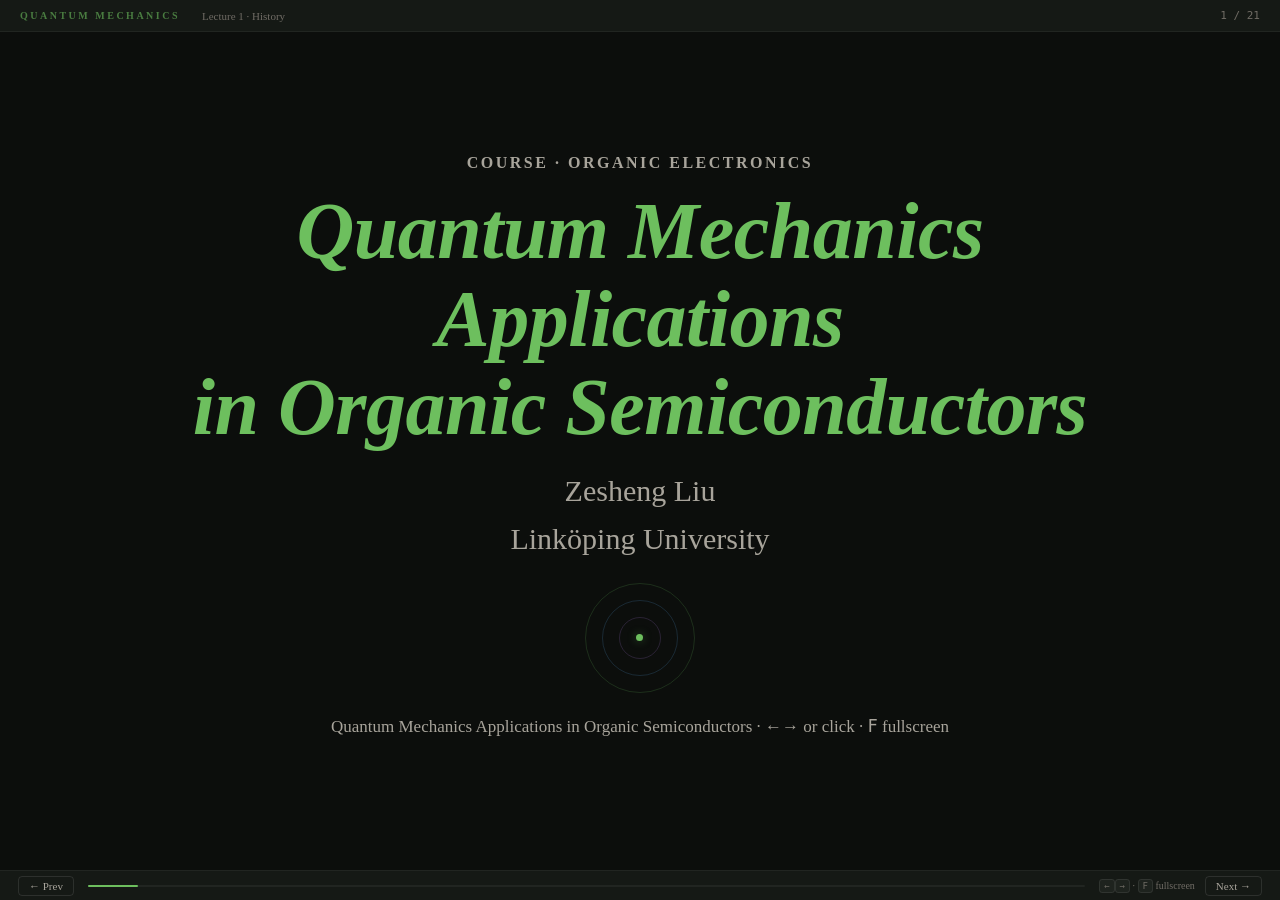
==== commit 52c9082d: "Add Organic Electronics label to cover slide Co-Authored-By: Claude Sonnet 4.6 <noreply@anthropic.co" ====
--- a/lecture01/index.html
+++ b/lecture01/index.html
@@ -144,7 +144,7 @@
 
 <!-- S0 COVER -->
 <section class="slide active">
-  <p class="ey" style="font-size:16px">Course</p>
+  <p class="ey" style="font-size:16px">Course · Organic Electronics</p>
   <h1 style="font-style:italic;color:var(--accent);font-size:clamp(46px,7vw,80px)">Quantum Mechanics Applications<br>in Organic Semiconductors</h1>
   <p class="lead" style="font-style:normal;font-size:clamp(22px,3vw,30px)">Zesheng Liu<br>Linköping University</p>
   <div class="of" style="margin-top:20px"><div class="ob oa"></div><div class="ob ob2"></div><div class="ob oc"></div><div class="nu"></div></div>
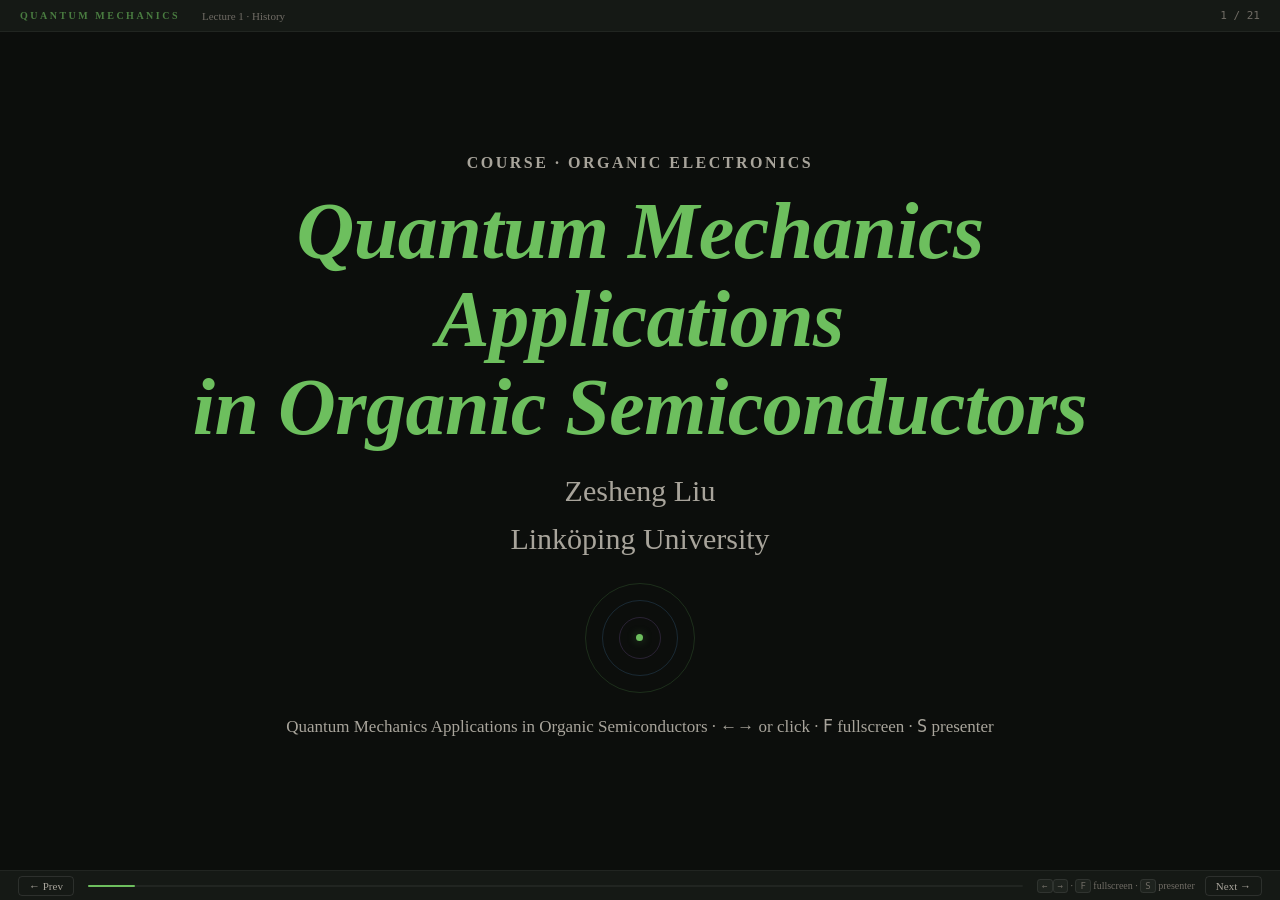
==== commit 90f67710: "feat: add dual-screen presenter mode to lecture 1 & 2 decks Press S on a deck to open a presenter wi" ====
--- a/lecture01/index.html
+++ b/lecture01/index.html
@@ -132,6 +132,39 @@
   .pls{flex-wrap:wrap}
   header.chrome .tsm{display:none}
 }
+
+/* ===== PRESENTER MODE (方案 A · 双屏演讲者视图) ===== */
+body.presenter-on .app{display:none}
+.pmode{position:fixed;inset:0;display:flex;flex-direction:column;background:var(--bg);font-family:var(--ff);color:var(--fg)}
+.pm-head{height:60px;flex-shrink:0;display:flex;align-items:center;justify-content:space-between;padding:0 22px;background:var(--bg2);border-bottom:1px solid rgba(255,255,255,0.06)}
+.pm-head .pm-title{font-size:11px;font-weight:600;letter-spacing:2.5px;text-transform:uppercase;color:var(--accent)}
+.pm-clocks{display:flex;align-items:center;gap:22px}
+.pm-metric{text-align:center;line-height:1}
+.pm-metric .v{font-family:var(--mono);font-size:24px;color:var(--fg);font-variant-numeric:tabular-nums}
+.pm-metric .l{font-size:9px;letter-spacing:1.5px;text-transform:uppercase;color:var(--fg3);margin-top:5px}
+.pm-metric.tm .v{color:var(--accent)}
+.pm-reset{align-self:center;background:none;border:1px solid rgba(255,255,255,0.12);color:var(--fg2);border-radius:5px;padding:6px 11px;font-size:11px;cursor:pointer;font-family:var(--ff)}
+.pm-reset:hover{background:rgba(255,255,255,0.06);color:var(--fg)}
+.pm-body{flex:1;min-height:0;display:grid;grid-template-columns:1.62fr 1fr;gap:16px;padding:16px}
+.pm-col{display:flex;flex-direction:column;gap:8px;min-width:0;min-height:0}
+.pm-label{font-size:10px;font-weight:600;letter-spacing:2px;text-transform:uppercase;color:var(--fg3);flex-shrink:0;white-space:nowrap;overflow:hidden;text-overflow:ellipsis}
+.pm-label b{color:var(--accent);font-weight:600}
+.pm-wrap{flex:1;display:flex;align-items:center;justify-content:center;min-height:0}
+.pm-col.nx .pm-wrap{flex:0 0 auto}
+.pv-stage{position:relative;width:100%;aspect-ratio:16/9;max-height:100%;background:#000;border:1px solid rgba(255,255,255,0.1);border-radius:8px;overflow:hidden}
+.pm-col.cur .pv-stage{border-color:var(--accent-dim);cursor:pointer}
+.pv-frame{position:absolute;top:0;left:0;width:1280px;height:720px;border:0;transform-origin:top left;pointer-events:none}
+.pv-end{position:absolute;inset:0;display:none;align-items:center;justify-content:center;background:rgba(12,14,12,0.94);color:var(--fg3);font-size:14px;letter-spacing:1px;z-index:2}
+.pv-end.on{display:flex}
+.pm-notes{flex:1;min-height:0;overflow-y:auto;background:var(--bg2);border:1px solid rgba(255,255,255,0.06);border-left:3px solid var(--accent);border-radius:6px;padding:15px 19px}
+.pm-notes h4{font-size:10px;font-weight:600;letter-spacing:2px;text-transform:uppercase;color:var(--accent);margin-bottom:9px}
+.pm-note-body{font-size:16px;line-height:1.74;color:var(--fg);white-space:pre-wrap}
+.pm-foot{height:54px;flex-shrink:0;display:flex;align-items:center;justify-content:space-between;padding:0 20px;background:var(--bg2);border-top:1px solid rgba(255,255,255,0.06)}
+.pm-foot button.pm-nav{font-family:var(--ff);font-size:14px;padding:8px 22px;border:1px solid rgba(255,255,255,0.12);border-radius:6px;background:transparent;color:var(--fg);cursor:pointer;transition:all .2s}
+.pm-foot button.pm-nav:hover:not(:disabled){background:var(--accent2);border-color:var(--accent);color:#fff}
+.pm-foot button.pm-nav:disabled{opacity:.3;cursor:default}
+.pm-hint{font-size:11px;color:var(--fg3)}
+.pm-hint kbd{background:var(--bg3);padding:1px 6px;border-radius:3px;font-size:10px;border:1px solid rgba(255,255,255,0.08);margin:0 1px}
 </style>
 </head>
 <body>
@@ -148,7 +181,7 @@
   <h1 style="font-style:italic;color:var(--accent);font-size:clamp(46px,7vw,80px)">Quantum Mechanics Applications<br>in Organic Semiconductors</h1>
   <p class="lead" style="font-style:normal;font-size:clamp(22px,3vw,30px)">Zesheng Liu<br>Linköping University</p>
   <div class="of" style="margin-top:20px"><div class="ob oa"></div><div class="ob ob2"></div><div class="ob oc"></div><div class="nu"></div></div>
-  <p class="cap" style="margin-top:20px;font-size:17px">Quantum Mechanics Applications in Organic Semiconductors · ←→ or click · <kbd>F</kbd> fullscreen</p>
+  <p class="cap" style="margin-top:20px;font-size:17px">Quantum Mechanics Applications in Organic Semiconductors · ←→ or click · <kbd>F</kbd> fullscreen · <kbd>S</kbd> presenter</p>
 </section>
 
 <!-- S1 COURSE OUTLINE -->
@@ -637,7 +670,7 @@
   <button class="nb" onclick="go(-1)">← Prev</button>
   <div class="ptr"><div class="pfill" id="pf" style="width:5%"></div></div>
   <div style="display:flex;align-items:center;gap:10px">
-    <span class="ht"><kbd>←</kbd><kbd>→</kbd> · <kbd>F</kbd> fullscreen</span>
+    <span class="ht"><kbd>←</kbd><kbd>→</kbd> · <kbd>F</kbd> fullscreen · <kbd>S</kbd> presenter</span>
     <button class="nb" onclick="go(1)">Next →</button>
   </div>
 </footer>
@@ -649,7 +682,7 @@
 const F='Playfair Display';
 // NAV
 let cur=0;const SL=document.querySelectorAll('.slide'),TN=SL.length;
-function goTo(n){if(n<0||n>=TN)return;SL[cur].classList.remove('active');SL[cur].classList.add('exit');const p=cur;cur=n;SL[cur].classList.add('active');setTimeout(()=>SL[p].classList.remove('exit'),450);document.getElementById('ind').textContent=(cur+1)+' / '+TN;document.getElementById('pf').style.width=((cur+1)/TN*100)+'%';drawStatic()}
+function goTo(n){if(n<0||n>=TN)return;SL[cur].classList.remove('active');SL[cur].classList.add('exit');const p=cur;cur=n;SL[cur].classList.add('active');setTimeout(()=>SL[p].classList.remove('exit'),450);document.getElementById('ind').textContent=(cur+1)+' / '+TN;document.getElementById('pf').style.width=((cur+1)/TN*100)+'%';drawStatic();if(window.__deckNavHook)window.__deckNavHook(cur)}
 function go(d){goTo(cur+d)}
 document.addEventListener('keydown',e=>{if(e.key==='ArrowRight'||e.key===' '||e.key==='Enter'){e.preventDefault();go(1)}if(e.key==='ArrowLeft'){e.preventDefault();go(-1)}if(e.key==='f'||e.key==='F')document.documentElement.requestFullscreen?.()});
 document.querySelector('.deck').addEventListener('click',e=>{if(e.target.closest('.ct')||e.target.closest('button')||e.target.closest('input')||e.target.closest('select')||e.target.closest('label'))return;go(1)});
@@ -1231,4 +1264,228 @@
 </script>
 
 
+<script>
+/* ===== PRESENTER MODE (方案 A · 双屏演讲者视图) =====
+   在观众窗口按 S 打开演讲者窗口：左=当前页，右上=下一页预览，右下=演讲备注 + 计时器。
+   两个窗口通过 postMessage 同步，本地文件与 GitHub Pages 均可用。 */
+(function(){
+  "use strict";
+  var params = new URLSearchParams(location.search);
+  var IS_PRESENTER = params.has('presenter');
+  var IS_TOP = (window.self === window.top);
+  /* 在线服务器用目录形式 URL（避免 index.html 重定向丢掉查询串）；
+     本地 file:// 必须保留 index.html，否则会打开目录列表 */
+  var BASE = location.href.split('?')[0].split('#')[0];
+  if (location.protocol !== 'file:') BASE = BASE.replace(/index\.html?$/i, '');
+  var MSG = 'qmnav';
+
+  /* 每页演讲备注，按幻灯片序号 0..23。可自行编辑。 */
+  var SPEAKER_NOTES = [
+    "开场。先做自我介绍，再说明这是「有机半导体中的量子力学应用」系列课程的第 1 讲。\n点明今天是历史回顾课——不推导公式，只讲清楚一件事：经典物理到底在哪里失效了，为什么必须要有量子力学。\n可以抛一个钩子问题，让听众带着思考进入。",
+    "用 30 秒快速过一遍整门课的地图：12 讲、5 个阶段，层层递进。\n不要逐条念，重点是让听众知道今天处在 Phase I 的第 1 讲。\n提醒一句：每一讲最后都会回到有机半导体的具体问题，这门课不是纯理论。",
+    "正式进入第 1 讲。\n一句话点题：从普朗克到狄拉克，27 年间，是实验一步步逼着物理学换掉了一整套语言。",
+    "介绍「出场人物」和时间线，不必细讲每个人。\n关键是让听众感受这 27 年的节奏：1900 年普朗克起点，1927 年基本成型。\n强调这是一群人接力完成的，不是某一个天才的灵光一现。",
+    "开尔文 1900 年的「两朵乌云」。\n关键反差：当时看起来只是两个技术细节，结果一朵催生了相对论，另一朵催生了量子力学。\n今天我们只追第二朵——黑体辐射。",
+    "先把「光是波」这个经典图像讲扎实：杨氏双缝、菲涅耳衍射、麦克斯韦统一电磁与光、赫兹实验证实。\n强调到 1900 年，「光是电磁波」已是铁板钉钉的共识。\n这一步铺垫越扎实，后面「光又是粒子」的冲击才越强。",
+    "黑体的物理模型——热腔上的一个小孔。\n说明腔内光子被腔壁反复吸收、再发射，最终达到热平衡。\n这一页是为下一页「经典物理怎么计算这个谱」做铺垫。",
+    "经典图像：腔壁原子是带电谐振子，一振动就辐射电磁波，而且所有频率都允许。\n核心是能量均分定理 ⟨E⟩=k_BT——每个模式不分频率，都分到相同的平均能量。\n提醒听众记住「不分频率」这四个字，下一页它会闯大祸。",
+    "紫外灾难。瑞利-金斯公式：模式密度随 ν² 增长，每个模式又都拿 k_BT，于是总强度发散到无穷。\n一个有限大小的炉子，竟然算出无穷大的能量——显然荒谬。\n普朗克的修正让高频模式被指数压制，曲线就回到了实验值。可现场对照动画。",
+    "普朗克 1900：E=nhν，能量只能一份一份地交换。\n强调他本人并不相信这是真实的，称之为「孤注一掷之举」。一个新常数 h 就此进入物理学。\n落点：第一根经典支柱——连续性——倒了。",
+    "光电效应。建议现场切换「量子」与「经典波」两种模式做对比。\n先让听众看经典预言：任何频率只要强度够都该打出电子，还要有累积延迟。\n再看实验事实：存在阈值频率、响应是瞬时的。经典波在这里完全失败。",
+    "爱因斯坦 1905 年的解释：光是一份份光子，每份能量 E=hν。\n一个光子打一个电子，全有或全无。K_max=hν−φ：动能只由频率决定，强度只决定光子（电子）数目。\n这正是他后来获诺贝尔奖的工作。",
+    "康普顿散射 1923。把光子当成有动量的「台球」，与电子做二体弹性碰撞。\n波长移动 Δλ=(h/m_ec)(1−cosθ)，只跟散射角有关。\n这是光的粒子性最硬核的实验证据——连动量守恒都对得上。",
+    "玻尔模型 1913。电子只能待在分立的定态，E_n=−13.6/n² eV，跃迁时 hν=E_i−E_f。\n氢原子发射光谱是一条条分立的亮线，而不是连续彩虹——可现场点不同跃迁看谱线。\n模型并不完美，但「能级分立」这个思想是对的。",
+    "德布罗意 1924：既然光子是粒子，电子也应该是波，λ=h/p。\n戴维孙-革末 1927 年用镍晶体做出电子衍射，证实了它。爱因斯坦评价「他掀起了大幕的一角」。\n至此，波和粒子的界线彻底崩塌。",
+    "双缝实验——本讲的高潮，建议放慢节奏。\n依次演示三种模式：经典波 → 量子单电子 → 加探测器。\n核心震撼点：电子一个一个打上去，却累积出干涉条纹；一旦测量它「走了哪条缝」，干涉立刻消失。测量本身改变了系统。",
+    "斯特恩-革拉赫实验 1922。银原子束穿过非均匀磁场。\n经典预期是连续展宽成一片，实际却干净地分裂成两束——可勾选「经典预言」做对比。\n这是自旋的首次登场，也是最简单的二能级系统。",
+    "级联斯特恩-革拉赫。一步步演示：先选 +z，再用 x 方向测又分裂成两束，再回到 z 方向测，竟然又分裂了。\n说明之前的 z 信息被 x 方向的测量销毁了。\n结论：不同方向的自旋测量互不相容。",
+    "收束自旋的物理意义。\n没有预先存在的经典取向——是「测量」创造了结果。\n自旋向上 / 向下是量子信息的原型，即二能级系统。落点：第四根支柱——测量是被动旁观——倒了。",
+    "海森堡不确定性原理 1927，Δx·Δp≥ℏ/2。\n务必强调：这不是仪器笨拙造成的，而是傅里叶变换的数学必然——位置压得越窄，动量必然摊得越宽。\n可拖动滑块现场演示。确定论到此崩塌。",
+    "1925–1927，理论成型。\n海森堡的矩阵力学、薛定谔的波动方程、玻恩的 |ψ|² 概率诠释、不确定性原理、狄拉克的统一形式。\n短短四五年，零散的修补汇成了一套自洽的理论。",
+    "总结：四根经典支柱全部倒下——连续性、确定论、波粒分明、被动测量。\n强调结果不是「给经典物理打补丁」，而是一套全新的理论：有它自己的语言、逻辑和规则。",
+    "本讲请听众带走三件事：\n① 量子化（黑体、光电、康普顿）；② 波粒二象性（德布罗意、双缝）；③ 测量是主动的（斯特恩-革拉赫）。\n可以请一位听众用一句话复述这三点，检验效果。",
+    "预告第 2 讲：公设与薛定谔方程——态、算符、本征值、时间演化。\n强调从下一讲起，每一个概念都会接回有机半导体的具体物理。\n留出时间提问，收尾。"
+  ];
+
+  if (IS_PRESENTER) {
+    if (document.readyState === 'loading')
+      document.addEventListener('DOMContentLoaded', initPresenter);
+    else initPresenter();
+  } else {
+    initDeckReceiver();
+    if (IS_TOP) initAudience();
+  }
+
+  /* 普通幻灯片（观众窗口 + 预览 iframe）：接收 goto 消息并翻页 */
+  function initDeckReceiver(){
+    window.addEventListener('message', function(e){
+      var d = e.data;
+      if (!d || typeof d !== 'object' || d.t !== MSG) return;
+      window.__remoteApply = true;
+      try { if (typeof window.goTo === 'function') window.goTo(d.i | 0); } catch(_){}
+      window.__remoteApply = false;
+    });
+  }
+
+  /* 观众窗口：S 键打开演讲者窗口，并把本地翻页同步回去 */
+  function initAudience(){
+    var presenterWin = null;
+    window.__deckNavHook = function(i){
+      if (window.__remoteApply) return;
+      if (presenterWin && !presenterWin.closed) {
+        try { presenterWin.postMessage({ t: MSG, i: i }, '*'); } catch(_){}
+      }
+    };
+    document.addEventListener('keydown', function(e){
+      if (e.key !== 's' && e.key !== 'S') return;
+      if (e.ctrlKey || e.metaKey || e.altKey) return;
+      e.preventDefault();
+      if (presenterWin && !presenterWin.closed) { presenterWin.focus(); return; }
+      var idx = (typeof cur === 'number') ? cur : 0;
+      presenterWin = window.open(BASE + '?presenter&i=' + idx, 'qmPresenter', 'width=1280,height=860');
+      if (!presenterWin) alert('演讲者窗口被浏览器拦截了。\n请允许本页弹出窗口后，再按一次 S 键。');
+    });
+  }
+
+  /* 演讲者窗口 */
+  function initPresenter(){
+    document.title = '演讲者模式 · ' + document.title;
+    document.body.classList.add('presenter-on');
+
+    var slides = document.querySelectorAll('.slide');
+    var TOTAL = slides.length;
+    var TITLES = Array.prototype.map.call(slides, function(s){
+      var el = s.querySelector('h1, h2');
+      return el ? el.textContent.replace(/\s+/g, ' ').trim() : 'Slide';
+    });
+
+    var pcur = parseInt(params.get('i'), 10);
+    if (isNaN(pcur) || pcur < 0) pcur = 0;
+    if (pcur > TOTAL - 1) pcur = TOTAL - 1;
+
+    var root = document.createElement('div');
+    root.className = 'pmode';
+    root.innerHTML =
+      '<div class="pm-head">' +
+        '<div class="pm-title">演讲者模式 · Lecture 1 History</div>' +
+        '<div class="pm-clocks">' +
+          '<div class="pm-metric"><div class="v" id="pmCount">--</div><div class="l">幻灯片</div></div>' +
+          '<div class="pm-metric tm"><div class="v" id="pmTimer">00:00</div><div class="l">已用时</div></div>' +
+          '<button class="pm-reset" id="pmReset">重置</button>' +
+          '<div class="pm-metric"><div class="v" id="pmClock">--:--</div><div class="l">时间</div></div>' +
+        '</div>' +
+      '</div>' +
+      '<div class="pm-body">' +
+        '<div class="pm-col cur">' +
+          '<div class="pm-label">当前页 · <b id="pmCurT"></b></div>' +
+          '<div class="pm-wrap"><div class="pv-stage" id="pmStageCur"></div></div>' +
+        '</div>' +
+        '<div class="pm-col nx">' +
+          '<div class="pm-label">下一页 · <b id="pmNextT"></b></div>' +
+          '<div class="pm-wrap"><div class="pv-stage" id="pmStageNext"><div class="pv-end" id="pmEnd">演示结束 · 已是最后一页</div></div></div>' +
+          '<div class="pm-notes"><h4>演讲备注</h4><div class="pm-note-body" id="pmNote"></div></div>' +
+        '</div>' +
+      '</div>' +
+      '<div class="pm-foot">' +
+        '<button class="pm-nav" id="pmPrev">← 上一页</button>' +
+        '<div class="pm-hint"><kbd>←</kbd><kbd>→</kbd> 翻页 · 点击当前页前进 · <kbd>Esc</kbd> 关闭窗口</div>' +
+        '<button class="pm-nav" id="pmNext">下一页 →</button>' +
+      '</div>';
+    document.body.appendChild(root);
+
+    var elCount = root.querySelector('#pmCount'),
+        elTimer = root.querySelector('#pmTimer'),
+        elClock = root.querySelector('#pmClock'),
+        elReset = root.querySelector('#pmReset'),
+        elCurT  = root.querySelector('#pmCurT'),
+        elNextT = root.querySelector('#pmNextT'),
+        elNote  = root.querySelector('#pmNote'),
+        elEnd   = root.querySelector('#pmEnd'),
+        elPrev  = root.querySelector('#pmPrev'),
+        elNext  = root.querySelector('#pmNext'),
+        stageCur  = root.querySelector('#pmStageCur'),
+        stageNext = root.querySelector('#pmStageNext');
+
+    var curPv  = makePreview(stageCur,  function(){ return pcur; });
+    var nextPv = makePreview(stageNext, function(){ return pcur + 1; });
+
+    function render(){
+      elCount.textContent = pad(pcur + 1) + ' / ' + pad(TOTAL);
+      elCurT.textContent  = TITLES[pcur] || '';
+      elNextT.textContent = (pcur + 1 < TOTAL) ? (TITLES[pcur + 1] || '') : '— 演示结束';
+      elNote.textContent  = SPEAKER_NOTES[pcur] || '（本页暂无演讲备注，可自行补充）';
+      elEnd.classList.toggle('on', pcur + 1 >= TOTAL);
+      elPrev.disabled = (pcur <= 0);
+      elNext.disabled = (pcur >= TOTAL - 1);
+      curPv.show(); nextPv.show();
+    }
+    function go(i, fromAudience){
+      i = Math.max(0, Math.min(i, TOTAL - 1));
+      if (i === pcur) return;
+      pcur = i;
+      render();
+      if (!fromAudience) postAudience();
+    }
+    function postAudience(){
+      try {
+        if (window.opener && !window.opener.closed)
+          window.opener.postMessage({ t: MSG, i: pcur }, '*');
+      } catch(_){}
+    }
+
+    window.addEventListener('message', function(e){
+      var d = e.data;
+      if (!d || typeof d !== 'object' || d.t !== MSG) return;
+      go(d.i | 0, true);
+    });
+    document.addEventListener('keydown', function(e){
+      var k = e.key;
+      if (k==='ArrowRight'||k==='PageDown'||k===' '||k==='Enter'){ e.preventDefault(); go(pcur+1); }
+      else if (k==='ArrowLeft'||k==='PageUp'){ e.preventDefault(); go(pcur-1); }
+      else if (k==='Home'){ e.preventDefault(); go(0); }
+      else if (k==='End'){ e.preventDefault(); go(TOTAL-1); }
+      else if (k==='Escape'){ window.close(); }
+    });
+    elPrev.onclick   = function(){ go(pcur-1); };
+    elNext.onclick   = function(){ go(pcur+1); };
+    stageCur.onclick = function(){ go(pcur+1); };
+    elReset.onclick  = function(){ t0 = Date.now(); tick(); };
+
+    var t0 = Date.now();
+    function tick(){
+      var s = Math.max(0, Math.floor((Date.now() - t0) / 1000));
+      elTimer.textContent = pad((s/60)|0) + ':' + pad(s%60);
+      var d = new Date();
+      elClock.textContent = pad(d.getHours()) + ':' + pad(d.getMinutes());
+    }
+    setInterval(tick, 500); tick();
+    render();
+
+    function makePreview(stage, indexFn){
+      var frame = document.createElement('iframe');
+      frame.className = 'pv-frame';
+      frame.setAttribute('scrolling', 'no');
+      var loaded = false;
+      frame.addEventListener('load', function(){ loaded = true; show(); });
+      frame.src = BASE;
+      stage.insertBefore(frame, stage.firstChild);
+      function show(){
+        if (!loaded) return;
+        var i = indexFn();
+        if (i < 0 || i > TOTAL - 1) return;
+        try { frame.contentWindow.postMessage({ t: MSG, i: i }, '*'); } catch(_){}
+      }
+      function fit(){ frame.style.transform = 'scale(' + (stage.clientWidth / 1280) + ')'; }
+      if (window.ResizeObserver) new ResizeObserver(fit).observe(stage);
+      window.addEventListener('resize', fit);
+      fit();
+      return { show: show };
+    }
+  }
+
+  function pad(n){ n = n | 0; return (n < 10 ? '0' : '') + n; }
+})();
+</script>
+
+
 </body></html>
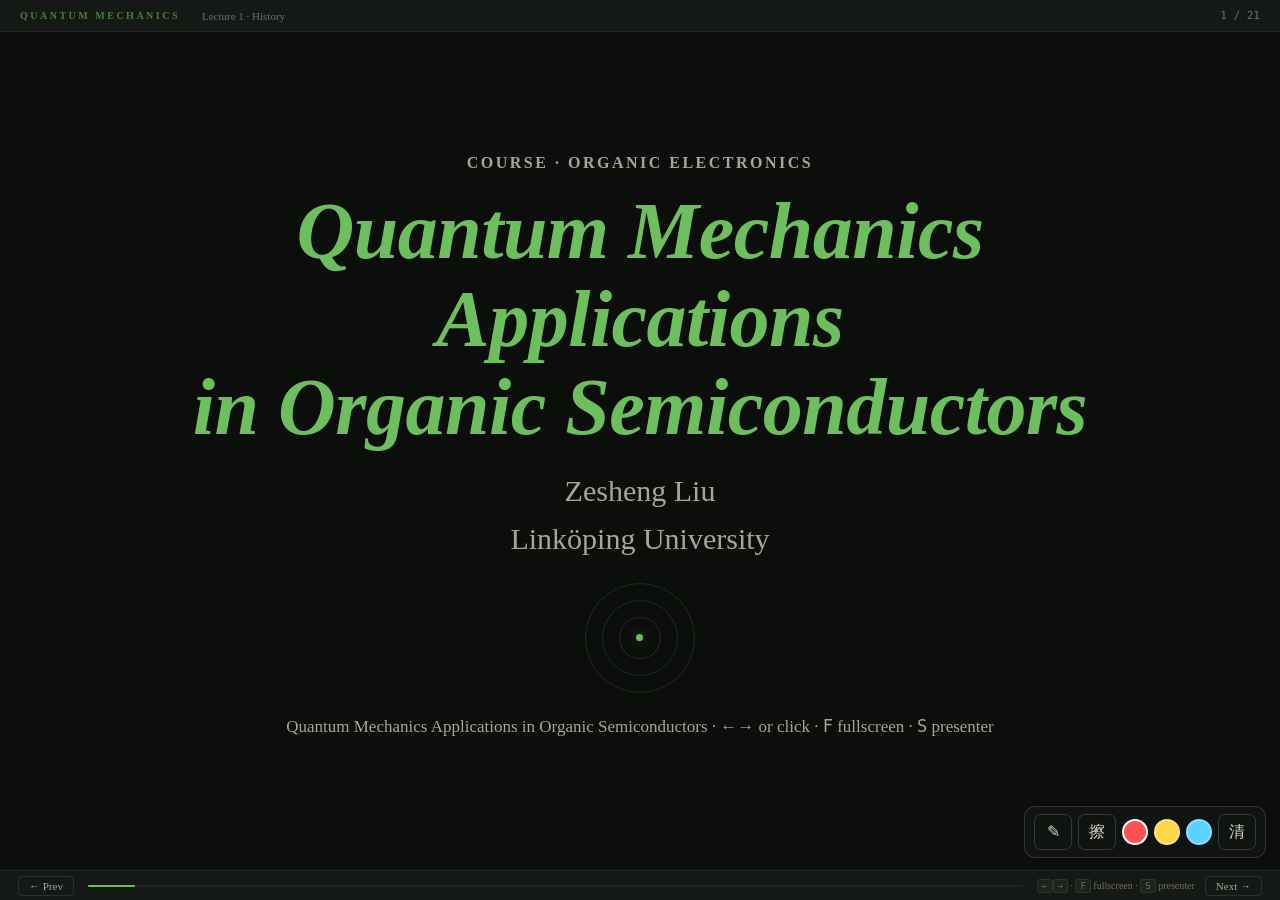
==== commit f3f2b259: "feat: add on-screen pen toolbar for iPad / Apple Pencil Add an always-visible pen toolbar to the dec" ====
--- a/lecture01/index.html
+++ b/lecture01/index.html
@@ -165,6 +165,23 @@
 .pm-foot button.pm-nav:disabled{opacity:.3;cursor:default}
 .pm-hint{font-size:11px;color:var(--fg3)}
 .pm-hint kbd{background:var(--bg3);padding:1px 6px;border-radius:3px;font-size:10px;border:1px solid rgba(255,255,255,0.08);margin:0 1px}
+.pm-label-row{display:flex;align-items:center;justify-content:space-between;gap:12px}
+.pm-label-txt{overflow:hidden;text-overflow:ellipsis;white-space:nowrap;min-width:0}
+.pm-toolbar{display:flex;align-items:center;gap:5px;flex-shrink:0}
+.pm-tool{height:25px;min-width:27px;padding:0 6px;display:flex;align-items:center;justify-content:center;background:none;border:1px solid rgba(255,255,255,0.14);border-radius:5px;color:var(--fg2);cursor:pointer;font-size:13px;font-family:var(--ff);line-height:1}
+.pm-tool:hover{background:rgba(255,255,255,0.07);color:var(--fg)}
+.pm-tool.on{background:var(--accent2);border-color:var(--accent);color:#fff}
+.pm-swatch{width:17px;height:17px;border-radius:50%;border:2px solid rgba(255,255,255,0.25);cursor:pointer;padding:0;flex-shrink:0}
+.pm-swatch.on{border-color:#fff}
+.pm-ink{position:absolute;left:0;top:0;z-index:3;pointer-events:none;touch-action:none}
+.pm-ink.draw{pointer-events:auto;cursor:crosshair}
+/* 屏幕画笔工具栏（iPad / Apple Pencil 直接批注） */
+.deck-pen{position:fixed;right:14px;bottom:42px;z-index:60;display:flex;align-items:center;gap:6px;padding:7px 9px;background:rgba(18,22,18,0.86);border:1px solid rgba(255,255,255,0.14);border-radius:11px;-webkit-backdrop-filter:blur(6px);backdrop-filter:blur(6px)}
+.dp-btn{height:36px;min-width:38px;padding:0 8px;display:flex;align-items:center;justify-content:center;background:none;border:1px solid rgba(255,255,255,0.16);border-radius:7px;color:#d6d2c8;cursor:pointer;font-size:16px;font-family:inherit;line-height:1}
+.dp-btn:active{background:rgba(255,255,255,0.1)}
+.dp-btn.on{background:var(--accent2);border-color:var(--accent);color:#fff}
+.dp-sw{width:26px;height:26px;border-radius:50%;border:2px solid rgba(255,255,255,0.3);cursor:pointer;padding:0}
+.dp-sw.on{border-color:#fff}
 </style>
 </head>
 <body>
@@ -1281,30 +1298,30 @@
 
   /* 每页演讲备注，按幻灯片序号 0..23。可自行编辑。 */
   var SPEAKER_NOTES = [
-    "开场。先做自我介绍，再说明这是「有机半导体中的量子力学应用」系列课程的第 1 讲。\n点明今天是历史回顾课——不推导公式，只讲清楚一件事：经典物理到底在哪里失效了，为什么必须要有量子力学。\n可以抛一个钩子问题，让听众带着思考进入。",
-    "用 30 秒快速过一遍整门课的地图：12 讲、5 个阶段，层层递进。\n不要逐条念，重点是让听众知道今天处在 Phase I 的第 1 讲。\n提醒一句：每一讲最后都会回到有机半导体的具体问题，这门课不是纯理论。",
-    "正式进入第 1 讲。\n一句话点题：从普朗克到狄拉克，27 年间，是实验一步步逼着物理学换掉了一整套语言。",
-    "介绍「出场人物」和时间线，不必细讲每个人。\n关键是让听众感受这 27 年的节奏：1900 年普朗克起点，1927 年基本成型。\n强调这是一群人接力完成的，不是某一个天才的灵光一现。",
-    "开尔文 1900 年的「两朵乌云」。\n关键反差：当时看起来只是两个技术细节，结果一朵催生了相对论，另一朵催生了量子力学。\n今天我们只追第二朵——黑体辐射。",
-    "先把「光是波」这个经典图像讲扎实：杨氏双缝、菲涅耳衍射、麦克斯韦统一电磁与光、赫兹实验证实。\n强调到 1900 年，「光是电磁波」已是铁板钉钉的共识。\n这一步铺垫越扎实，后面「光又是粒子」的冲击才越强。",
-    "黑体的物理模型——热腔上的一个小孔。\n说明腔内光子被腔壁反复吸收、再发射，最终达到热平衡。\n这一页是为下一页「经典物理怎么计算这个谱」做铺垫。",
-    "经典图像：腔壁原子是带电谐振子，一振动就辐射电磁波，而且所有频率都允许。\n核心是能量均分定理 ⟨E⟩=k_BT——每个模式不分频率，都分到相同的平均能量。\n提醒听众记住「不分频率」这四个字，下一页它会闯大祸。",
-    "紫外灾难。瑞利-金斯公式：模式密度随 ν² 增长，每个模式又都拿 k_BT，于是总强度发散到无穷。\n一个有限大小的炉子，竟然算出无穷大的能量——显然荒谬。\n普朗克的修正让高频模式被指数压制，曲线就回到了实验值。可现场对照动画。",
-    "普朗克 1900：E=nhν，能量只能一份一份地交换。\n强调他本人并不相信这是真实的，称之为「孤注一掷之举」。一个新常数 h 就此进入物理学。\n落点：第一根经典支柱——连续性——倒了。",
-    "光电效应。建议现场切换「量子」与「经典波」两种模式做对比。\n先让听众看经典预言：任何频率只要强度够都该打出电子，还要有累积延迟。\n再看实验事实：存在阈值频率、响应是瞬时的。经典波在这里完全失败。",
-    "爱因斯坦 1905 年的解释：光是一份份光子，每份能量 E=hν。\n一个光子打一个电子，全有或全无。K_max=hν−φ：动能只由频率决定，强度只决定光子（电子）数目。\n这正是他后来获诺贝尔奖的工作。",
-    "康普顿散射 1923。把光子当成有动量的「台球」，与电子做二体弹性碰撞。\n波长移动 Δλ=(h/m_ec)(1−cosθ)，只跟散射角有关。\n这是光的粒子性最硬核的实验证据——连动量守恒都对得上。",
-    "玻尔模型 1913。电子只能待在分立的定态，E_n=−13.6/n² eV，跃迁时 hν=E_i−E_f。\n氢原子发射光谱是一条条分立的亮线，而不是连续彩虹——可现场点不同跃迁看谱线。\n模型并不完美，但「能级分立」这个思想是对的。",
-    "德布罗意 1924：既然光子是粒子，电子也应该是波，λ=h/p。\n戴维孙-革末 1927 年用镍晶体做出电子衍射，证实了它。爱因斯坦评价「他掀起了大幕的一角」。\n至此，波和粒子的界线彻底崩塌。",
-    "双缝实验——本讲的高潮，建议放慢节奏。\n依次演示三种模式：经典波 → 量子单电子 → 加探测器。\n核心震撼点：电子一个一个打上去，却累积出干涉条纹；一旦测量它「走了哪条缝」，干涉立刻消失。测量本身改变了系统。",
-    "斯特恩-革拉赫实验 1922。银原子束穿过非均匀磁场。\n经典预期是连续展宽成一片，实际却干净地分裂成两束——可勾选「经典预言」做对比。\n这是自旋的首次登场，也是最简单的二能级系统。",
-    "级联斯特恩-革拉赫。一步步演示：先选 +z，再用 x 方向测又分裂成两束，再回到 z 方向测，竟然又分裂了。\n说明之前的 z 信息被 x 方向的测量销毁了。\n结论：不同方向的自旋测量互不相容。",
-    "收束自旋的物理意义。\n没有预先存在的经典取向——是「测量」创造了结果。\n自旋向上 / 向下是量子信息的原型，即二能级系统。落点：第四根支柱——测量是被动旁观——倒了。",
-    "海森堡不确定性原理 1927，Δx·Δp≥ℏ/2。\n务必强调：这不是仪器笨拙造成的，而是傅里叶变换的数学必然——位置压得越窄，动量必然摊得越宽。\n可拖动滑块现场演示。确定论到此崩塌。",
-    "1925–1927，理论成型。\n海森堡的矩阵力学、薛定谔的波动方程、玻恩的 |ψ|² 概率诠释、不确定性原理、狄拉克的统一形式。\n短短四五年，零散的修补汇成了一套自洽的理论。",
-    "总结：四根经典支柱全部倒下——连续性、确定论、波粒分明、被动测量。\n强调结果不是「给经典物理打补丁」，而是一套全新的理论：有它自己的语言、逻辑和规则。",
-    "本讲请听众带走三件事：\n① 量子化（黑体、光电、康普顿）；② 波粒二象性（德布罗意、双缝）；③ 测量是主动的（斯特恩-革拉赫）。\n可以请一位听众用一句话复述这三点，检验效果。",
-    "预告第 2 讲：公设与薛定谔方程——态、算符、本征值、时间演化。\n强调从下一讲起，每一个概念都会接回有机半导体的具体物理。\n留出时间提问，收尾。"
+    "大家好。今天我们正式开始这门《有机半导体中的量子力学应用》。在进入任何公式之前，第一讲我想先回答一个最根本的问题：我们为什么需要量子力学？\n经典物理——牛顿力学、麦克斯韦电磁学——在十九世纪末已经辉煌到几乎被认为「物理学大厦已经建成」。但偏偏有几个实验，经典物理怎么算都算错。今天这一讲不推导公式，而是沿着历史，把这些「算错」的地方一个一个看清楚。理解了经典物理是怎么失效的，你才会明白后面那套量子力学语言不是数学游戏，而是被实验逼出来的。",
+    "先花一分钟看整门课的地图。我们一共 12 讲，分成五个阶段：从基础的薛定谔方程、势阱、谐振子、隧穿，到自旋与对称性，再到微扰法和变分法这些近似方法，然后从分子走向固体，最后落到界面电子转移和激子这些跟器件直接相关的主题。\n你会看到，每一讲右边那行小字都对应一个有机半导体里的真实问题——比如势阱对应共轭长度和带隙，谐振子对应 Franck–Condon 和 Huang–Rhys 因子。这门课不是纯理论课，量子力学最后都要落到你在实验室或者 DFT 输出里见到的东西上。今天我们在第一阶段的第一讲。",
+    "好，正式进入第一讲：量子力学的历史。\n这一讲的主线很简单——从 1900 年的普朗克，到 1927 年的狄拉克，二十七年时间，物理学被一群人彻底重写了一遍。我想让你看到的不是一堆人名和年份，而是：每一步，都是某个具体实验把旧理论逼到了墙角，新概念才不得不冒出来。",
+    "这是这一讲会出场的人物，和一条时间线。我不会逐个细讲每个人，你只要先感受一下这二十七年的节奏：1900 普朗克提出能量量子，1905 爱因斯坦光子，1913 玻尔原子，1924 德布罗意物质波，1925 到 26 年海森堡和薛定谔几乎同时给出完整的量子力学，1927 玻恩补上概率诠释。\n注意一点：这是一场接力，不是某一个天才一拍脑袋。每个人都是站在前一个实验结果上，被迫往前再走一步。",
+    "故事从开尔文 1900 年那次著名的演讲开始。他说，经典物理这座大厦已经基本建成，晴朗的天空里只剩「两朵小乌云」。\n第一朵是以太漂移——迈克尔逊–莫雷实验没测到地球相对以太的运动，这朵云后来变成了相对论。第二朵是黑体辐射谱——经典物理算出的辐射强度在高频会发散。今天我们要追的，就是第二朵云。\n开尔文当时以为这只是两个待清理的技术细节，结果这两朵小云，一朵掀翻了时间和空间，另一朵掀翻了整个微观世界。",
+    "在讲黑体之前，我得先把「光是波」这个经典图像讲扎实，因为后面冲击越大，这里铺垫就要越稳。\n1801 年杨氏双缝，干涉条纹——只有波才能做出来。1818 年菲涅耳的衍射理论，连泊松亮斑都被预言出来并被实验验证。1864 年麦克斯韦把电和磁统一起来，推出电磁波速度正好等于光速，于是「光就是电磁波」。1887 年赫兹在实验室里造出并接收了电磁波。\n所以到 1900 年，「光是波」这件事在物理学家心里是板上钉钉、毫无争议的。请记住这个「毫无争议」——它马上就要被打破。",
+    "现在看黑体。黑体的理想模型是一个空腔，腔壁是热的，上面开一个小孔。光子在腔里被腔壁不断吸收、再发射，最后和腔壁达到热平衡，从小孔漏出来的辐射就是黑体辐射。\n我们关心的问题是：这些辐射的能量，是怎么分布在不同频率上的？这一页先建立这个图像，下一页我们看经典物理怎么去算它——然后看它怎么算崩。",
+    "经典物理是这么处理的：腔壁由带电原子组成，每个原子就像一个谐振子，一振动就辐射出电磁波，频率等于它的振动频率，原则上所有频率都允许。\n关键来了——经典统计力学里的能量均分定理说：每一个振动模式，不管它频率多高多低，平均能量都是 k_B T。请你把「不分频率，一律 k_B T」这句话记牢。下一页你会看到，正是这个「一视同仁」，让经典物理算出一个荒唐的结果。",
+    "问题就出在这里。腔里高频模式的数目随频率平方增长，模式越来越多；而每个模式又都分到 k_B T 的能量。两个一乘，总辐射强度在高频端发散到无穷大。\n这就是所谓的「紫外灾难」：经典物理预言，一个有限温度的炉子会向外辐射无穷大的能量。这显然是错的。\n普朗克的修正让高频模式被指数地压制住，曲线先升后降，和实验完美吻合。大家可以对照这个动画，看经典的红线和量子的绿线在高频端的差别。",
+    "普朗克 1900 年的解决办法是：能量不能连续地交换，只能一份一份地来，每一份是 hν，这就是 E=nhν。\n我特别想强调普朗克本人的态度——他并不相信这是真的物理，他把它叫做「一次孤注一掷的行为」，本来只想当成一个数学技巧，回头再设法消掉。但他消不掉。一个全新的常数 h 就这样进入了物理学。\n到这里，经典物理的第一根支柱——能量连续——倒了。",
+    "接下来是光电效应。这一页有动画，我建议现场切换「量子」和「经典波」两种模式，让大家亲眼对比。\n先看经典波的预言：光是波，能量连续地铺在金属表面，所以只要光够强，任何频率都应该能打出电子；而且光弱的时候，电子要等能量慢慢累积，会有时间延迟。\n再看实验事实：存在一个阈值频率，低于它，无论你把光开多强都打不出电子；而高于阈值时，电子是瞬间就出来的。经典波在这里彻底失败。",
+    "爱因斯坦 1905 年给出了解释：光本身也是一份一份的，每一份叫光子，能量 E=hν。\n一个光子撞一个电子，是一个「全有或全无」的事件。如果一个光子的能量 hν 小于金属的逸出功 φ，那不管来多少光子，单个电子都凑不够能量逃出来——这就解释了阈值频率；能量够了，电子立刻出来，没有延迟。\n公式 K_max=hν−φ 告诉你：电子的最大动能只由频率决定，光强只决定打出多少个电子。这正是爱因斯坦拿诺贝尔奖的工作——不是相对论。",
+    "如果说光电效应还能勉强争辩，那康普顿散射，1923 年这个实验，就把光的粒子性彻底钉死了。\n康普顿把 X 射线打到电子上，发现散射后波长变长了。他把光子完全当成一个有能量、有动量的「台球」，和电子做一次二体弹性碰撞，用能量守恒和动量守恒一算，波长移动 Δλ=(h/m_ec)(1−cosθ)，只跟散射角有关——和实验分毫不差。\n光不只是有能量包，它还带动量。光子是不折不扣的粒子。",
+    "我们再往前倒一点，看 1913 年玻尔的原子模型。玻尔说，电子在原子里只能待在一些分立的「定态」上，能量是 E_n=−13.6/n² 电子伏特。电子在定态上不辐射；只有从一个定态跳到另一个定态时，才发出或吸收一个光子，hν=E_i−E_f。\n证据就是氢原子的发射光谱——它不是连续的彩虹，而是一条一条分立的亮线。大家可以现场点不同的跃迁，看对应的谱线颜色。\n玻尔模型本身并不完美，后面会被波动力学取代，但「能级是分立的」这个核心思想是对的。",
+    "前面我们看到，本来是波的光，表现出了粒子性。德布罗意 1924 年在他的博士论文里大胆地反过来问：那本来是粒子的电子，会不会也是波？他给出物质波的波长 λ=h/p。\n这个想法当时太离谱，答辩委员会都拿不准，论文送到爱因斯坦那里，爱因斯坦说「他掀起了大幕的一角」。三年后，戴维孙和革末用镍晶体做出了电子的衍射图样，物质波被实验证实。\n到这里，波和粒子之间那条界线，彻底没了。",
+    "双缝实验是这一讲的高潮，这里我会放慢节奏。这一页有三种模式，我建议依次演示：先是经典波，再是量子单电子，最后加上探测器。\n最震撼的地方是中间这个：电子是一个一个发射的，彼此之间根本不相互作用，可是屏幕上累积出来的，偏偏是干涉条纹。每个电子仿佛同时穿过了两条缝，自己和自己干涉。\n然后是第三种：只要你在缝上放一个探测器，去问「电子到底走了哪条缝」，干涉条纹立刻消失。测量这个动作本身，改变了系统——这句话请大家记住，下一组实验会把它讲透。",
+    "斯特恩–革拉赫实验，1922 年。一束银原子穿过一个不均匀的磁场。\n如果原子的磁矩像经典小磁针那样可以指向任意方向，那打到屏上应该是连续展开的一片。可实际结果是——干干净净地分裂成两束，上和下，中间什么都没有。大家可以勾选「经典预言」做对比。\n这就是自旋第一次登场。而且银原子的自旋只有两个取值，这是物理学里最简单、最干净的二能级系统——后面讲量子比特、讲 OLED 的单重态与三重态，都要回到它。",
+    "我们把斯特恩–革拉赫装置串起来，一步一步看。先用 z 方向的磁场，选出自旋朝 +z 的那一束，挡掉另一束。这时候你以为这束原子的 z 自旋已经确定了。\n接着让它穿过一个 x 方向的装置——它又分裂成两束。好，再选 +x 的那束，回头再用 z 测一次——它居然又分裂了。\n这说明什么？x 方向的测量，把刚才好不容易确定下来的 z 信息给抹掉了。不同方向的自旋测量，是互不相容的，你没法同时拥有它们。",
+    "我们把斯特恩–革拉赫的物理意义收一下。\n核心结论是：自旋朝上还是朝下，并不是原子身上早就带着、等你去读出来的属性。是测量这个动作，「逼」着系统给出一个结果。测量之前，那个结果根本不存在。\n自旋上 / 下，是量子信息的原型，最纯粹的二能级系统。到这里，经典物理的又一根支柱倒了——测量不是被动的旁观，测量会主动改变系统的状态。",
+    "海森堡 1927 年的不确定性原理：Δx·Δp≥ℏ/2。位置的不确定度乘以动量的不确定度，有一个下限。\n我要特别强调一件事：这不是因为我们的仪器不够精密、测量时碰了粒子一下。哪怕仪器完美无缺，这个不等式照样成立。它的根源是数学——位置波包和动量波包是一对傅里叶变换，你把一个压窄，另一个在数学上就必然摊宽。大家可以拖动滑块看这个此消彼长。\n到这里，「只要知道初始条件就能预言未来」的那个确定论，也塌了。",
+    "1925 到 1927，短短两三年，零散的修补终于汇成了一套完整自洽的理论。\n海森堡用矩阵力学，从「只谈可观测量」出发；薛定谔用波动方程，把氢原子解得漂漂亮亮；玻恩补上最关键的一块——|ψ|² 是概率，不是实在的波；海森堡给出不确定性原理；狄拉克把这一切统一成一种语言。\n这几个人、四五年时间，量子力学就成型了。下一讲我们就从薛定谔方程开始，真正动手去用它。",
+    "我们回头看。经典物理原来有四根支柱：能量是连续的、未来是确定的、波和粒子是两回事、测量是被动的旁观。\n这一讲走下来，四根全倒了——E=nhν 砸了连续性，不确定性原理砸了确定论，λ=h/p 砸了波粒分明，斯特恩–革拉赫砸了被动测量。\n结论很重要：物理学家最后没有去给经典物理打补丁，而是接受了一件事——微观世界需要一套全新的理论，有它自己的语言、逻辑和规则。",
+    "这一讲，我希望你带走三句话。\n第一，量子化：黑体辐射、光电效应、康普顿散射告诉我们，能量的交换是一份一份的。第二，波粒二象性：德布罗意和双缝实验告诉我们，电子既不是纯粹的粒子，也不是纯粹的波。第三，测量是主动的：斯特恩–革拉赫告诉我们，观测会改变系统的状态。\n大家可以合上屏幕，自己试着把这三点复述一遍——能讲出来，这一讲就到位了。",
+    "最后预告下一讲。今天我们看的是「为什么需要量子力学」，下一讲就要正式上工具：公设和薛定谔方程——量子态、算符、本征值、时间演化。\n从下一讲开始，每一个抽象概念我都会尽量接回有机半导体的具体物理，让你知道它最后会在哪儿用上。\n今天就到这里，大家有什么问题，我们留点时间讨论。"
   ];
 
   if (IS_PRESENTER) {
@@ -1330,7 +1347,9 @@
   /* 观众窗口：S 键打开演讲者窗口，并把本地翻页同步回去 */
   function initAudience(){
     var presenterWin = null;
+    setupAudienceInk();
     window.__deckNavHook = function(i){
+      if (window.__inkClear) window.__inkClear();
       if (window.__remoteApply) return;
       if (presenterWin && !presenterWin.closed) {
         try { presenterWin.postMessage({ t: MSG, i: i }, '*'); } catch(_){}
@@ -1377,7 +1396,17 @@
       '</div>' +
       '<div class="pm-body">' +
         '<div class="pm-col cur">' +
-          '<div class="pm-label">当前页 · <b id="pmCurT"></b></div>' +
+          '<div class="pm-label pm-label-row">' +
+            '<span class="pm-label-txt">当前页 · <b id="pmCurT"></b></span>' +
+            '<span class="pm-toolbar">' +
+              '<button class="pm-tool" id="pmPen" title="画笔 (P)">✎</button>' +
+              '<button class="pm-tool" id="pmEraser" title="橡皮擦">擦</button>' +
+              '<button class="pm-swatch on" data-c="#ff5252" style="background:#ff5252" title="红色"></button>' +
+              '<button class="pm-swatch" data-c="#ffd54a" style="background:#ffd54a" title="黄色"></button>' +
+              '<button class="pm-swatch" data-c="#5ad1ff" style="background:#5ad1ff" title="蓝色"></button>' +
+              '<button class="pm-tool" id="pmClear" title="清除本页批注">清</button>' +
+            '</span>' +
+          '</div>' +
           '<div class="pm-wrap"><div class="pv-stage" id="pmStageCur"></div></div>' +
         '</div>' +
         '<div class="pm-col nx">' +
@@ -1388,7 +1417,7 @@
       '</div>' +
       '<div class="pm-foot">' +
         '<button class="pm-nav" id="pmPrev">← 上一页</button>' +
-        '<div class="pm-hint"><kbd>←</kbd><kbd>→</kbd> 翻页 · 点击当前页前进 · <kbd>Esc</kbd> 关闭窗口</div>' +
+        '<div class="pm-hint"><kbd>←</kbd><kbd>→</kbd> 翻页 · <kbd>P</kbd> 画笔 · 点击当前页前进 · <kbd>Esc</kbd> 关闭</div>' +
         '<button class="pm-nav" id="pmNext">下一页 →</button>' +
       '</div>';
     document.body.appendChild(root);
@@ -1408,6 +1437,7 @@
 
     var curPv  = makePreview(stageCur,  function(){ return pcur; });
     var nextPv = makePreview(stageNext, function(){ return pcur + 1; });
+    var inkApi = setupInk();
 
     function render(){
       elCount.textContent = pad(pcur + 1) + ' / ' + pad(TOTAL);
@@ -1423,6 +1453,7 @@
       i = Math.max(0, Math.min(i, TOTAL - 1));
       if (i === pcur) return;
       pcur = i;
+      inkApi.clearForNav();
       render();
       if (!fromAudience) postAudience();
     }
@@ -1444,6 +1475,7 @@
       else if (k==='ArrowLeft'||k==='PageUp'){ e.preventDefault(); go(pcur-1); }
       else if (k==='Home'){ e.preventDefault(); go(0); }
       else if (k==='End'){ e.preventDefault(); go(TOTAL-1); }
+      else if (k==='p'||k==='P'){ e.preventDefault(); inkApi.togglePen(); }
       else if (k==='Escape'){ window.close(); }
     });
     elPrev.onclick   = function(){ go(pcur-1); };
@@ -1481,6 +1513,190 @@
       fit();
       return { show: show };
     }
+
+    function setupInk(){
+      var canvas = document.createElement('canvas');
+      canvas.className = 'pm-ink';
+      stageCur.appendChild(canvas);
+      var ink = createInk(canvas, function(){ return { w: stageCur.clientWidth, h: stageCur.clientHeight }; });
+      var penOn = false, tool = 'pen', color = '#ff5252', drawing = false;
+      var btnPen = root.querySelector('#pmPen'),
+          btnEraser = root.querySelector('#pmEraser'),
+          btnClear = root.querySelector('#pmClear'),
+          swatches = root.querySelectorAll('.pm-swatch');
+      function refresh(){
+        canvas.classList.toggle('draw', penOn);
+        btnPen.classList.toggle('on', penOn && tool === 'pen');
+        btnEraser.classList.toggle('on', penOn && tool === 'eraser');
+        Array.prototype.forEach.call(swatches, function(sw){
+          sw.classList.toggle('on', sw.getAttribute('data-c') === color);
+        });
+      }
+      function pick(t){ if (penOn && tool === t) penOn = false; else { tool = t; penOn = true; } refresh(); }
+      function sendInk(m){
+        m.t = 'qmink';
+        try { if (window.opener && !window.opener.closed) window.opener.postMessage(m, '*'); } catch(_){}
+      }
+      function norm(e){
+        var r = canvas.getBoundingClientRect();
+        return { x: (e.clientX - r.left) / (r.width || 1), y: (e.clientY - r.top) / (r.height || 1) };
+      }
+      canvas.addEventListener('pointerdown', function(e){
+        if (!penOn) return;
+        e.preventDefault();
+        try { canvas.setPointerCapture(e.pointerId); } catch(_){}
+        drawing = true;
+        var p = norm(e), st = { tool: tool, color: color, w: tool === 'eraser' ? 30 : 3.8 };
+        ink.down(st, p);
+        sendInk({ op: 'down', x: p.x, y: p.y, tool: st.tool, color: st.color, w: st.w });
+      });
+      canvas.addEventListener('pointermove', function(e){
+        if (!penOn || !drawing) return;
+        var p = norm(e);
+        ink.move(p);
+        sendInk({ op: 'move', x: p.x, y: p.y });
+      });
+      function endStroke(){ if (!drawing) return; drawing = false; ink.up(); sendInk({ op: 'up' }); }
+      canvas.addEventListener('pointerup', endStroke);
+      canvas.addEventListener('pointercancel', endStroke);
+      canvas.addEventListener('click', function(e){ if (penOn) e.stopPropagation(); });
+      btnPen.addEventListener('click', function(){ pick('pen'); });
+      btnEraser.addEventListener('click', function(){ pick('eraser'); });
+      btnClear.addEventListener('click', function(){ ink.clear(); sendInk({ op: 'clear' }); });
+      Array.prototype.forEach.call(swatches, function(sw){
+        sw.addEventListener('click', function(){
+          color = sw.getAttribute('data-c'); tool = 'pen'; penOn = true; refresh();
+        });
+      });
+      if (window.ResizeObserver) new ResizeObserver(function(){ ink.fit(); }).observe(stageCur);
+      window.addEventListener('resize', function(){ ink.fit(); });
+      ink.fit();
+      return {
+        clearForNav: function(){ ink.clear(); },
+        togglePen: function(){ pick('pen'); }
+      };
+    }
+  }
+
+  /* 画笔图层：把笔迹画到一块 canvas 上，演讲者窗口与观众窗口共用 */
+  function createInk(canvas, sizeFn){
+    var ctx = canvas.getContext('2d');
+    var dpr = window.devicePixelRatio || 1;
+    var REF = 1280;
+    var strokes = [], cur = null;
+    function applyStyle(st){
+      if (st.tool === 'eraser') { ctx.globalCompositeOperation = 'destination-out'; ctx.strokeStyle = '#000'; }
+      else { ctx.globalCompositeOperation = 'source-over'; ctx.strokeStyle = st.color; }
+      ctx.lineWidth = st.w * (sizeFn().w / REF);
+      ctx.lineCap = 'round'; ctx.lineJoin = 'round';
+    }
+    function seg(st, a, b){
+      var s = sizeFn();
+      applyStyle(st);
+      ctx.beginPath();
+      ctx.moveTo(a.x * s.w, a.y * s.h);
+      ctx.lineTo(b.x * s.w, b.y * s.h);
+      ctx.stroke();
+      ctx.globalCompositeOperation = 'source-over';
+    }
+    function dot(st, p){ seg(st, p, { x: p.x + 0.0006, y: p.y }); }
+    function redraw(){
+      var s = sizeFn();
+      ctx.clearRect(0, 0, s.w, s.h);
+      strokes.forEach(function(st){
+        if (st.pts.length === 1) { dot(st, st.pts[0]); return; }
+        for (var i = 1; i < st.pts.length; i++) seg(st, st.pts[i-1], st.pts[i]);
+      });
+    }
+    function fit(){
+      var s = sizeFn();
+      if (!s.w || !s.h) return;
+      canvas.width = s.w * dpr; canvas.height = s.h * dpr;
+      canvas.style.width = s.w + 'px'; canvas.style.height = s.h + 'px';
+      ctx.setTransform(dpr, 0, 0, dpr, 0, 0);
+      redraw();
+    }
+    return {
+      fit: fit, redraw: redraw,
+      down: function(st, p){ cur = { tool: st.tool, color: st.color, w: st.w, pts: [p] }; strokes.push(cur); dot(cur, p); },
+      move: function(p){ if (!cur) return; var l = cur.pts[cur.pts.length-1]; cur.pts.push(p); seg(cur, l, p); },
+      up: function(){ cur = null; },
+      clear: function(){ strokes = []; cur = null; redraw(); }
+    };
+  }
+
+  /* 观众 / iPad 窗口：透明批注层 —— 既接收演讲者笔迹，也支持 Apple Pencil 直接批注 */
+  function setupAudienceInk(){
+    var canvas = document.createElement('canvas');
+    canvas.id = 'qm-anno';
+    canvas.style.cssText = 'position:fixed;left:0;top:0;z-index:50;pointer-events:none;touch-action:none';
+    document.body.appendChild(canvas);
+    var ink = createInk(canvas, function(){ return { w: window.innerWidth, h: window.innerHeight }; });
+    window.addEventListener('resize', function(){ ink.fit(); });
+    ink.fit();
+
+    /* 接收演讲者窗口同步过来的笔迹 */
+    window.addEventListener('message', function(e){
+      var d = e.data;
+      if (!d || typeof d !== 'object' || d.t !== 'qmink') return;
+      if (d.op === 'down') ink.down({ tool: d.tool, color: d.color, w: d.w }, { x: d.x, y: d.y });
+      else if (d.op === 'move') ink.move({ x: d.x, y: d.y });
+      else if (d.op === 'up') ink.up();
+      else if (d.op === 'clear') ink.clear();
+    });
+    window.__inkClear = function(){ ink.clear(); };
+
+    /* 屏幕画笔工具栏：iPad 无需键盘，点 ✎ 即可用 Apple Pencil 在幻灯片上批注 */
+    var bar = document.createElement('div');
+    bar.className = 'deck-pen';
+    bar.innerHTML =
+      '<button class="dp-btn" data-act="pen" title="画笔">✎</button>' +
+      '<button class="dp-btn" data-act="eraser" title="橡皮擦">擦</button>' +
+      '<button class="dp-sw on" data-c="#ff5252" style="background:#ff5252" title="红色"></button>' +
+      '<button class="dp-sw" data-c="#ffd54a" style="background:#ffd54a" title="黄色"></button>' +
+      '<button class="dp-sw" data-c="#5ad1ff" style="background:#5ad1ff" title="蓝色"></button>' +
+      '<button class="dp-btn" data-act="clear" title="清除本页">清</button>';
+    document.body.appendChild(bar);
+
+    var penOn = false, tool = 'pen', color = '#ff5252', drawing = false;
+    function refresh(){
+      canvas.style.pointerEvents = penOn ? 'auto' : 'none';
+      bar.querySelector('[data-act="pen"]').classList.toggle('on', penOn && tool === 'pen');
+      bar.querySelector('[data-act="eraser"]').classList.toggle('on', penOn && tool === 'eraser');
+      Array.prototype.forEach.call(bar.querySelectorAll('.dp-sw'), function(sw){
+        sw.classList.toggle('on', sw.getAttribute('data-c') === color);
+      });
+    }
+    function pick(t){ if (penOn && tool === t) penOn = false; else { tool = t; penOn = true; } refresh(); }
+    bar.addEventListener('click', function(e){
+      var b = e.target && e.target.closest ? e.target.closest('.dp-btn, .dp-sw') : null;
+      if (!b) return;
+      if (b.classList.contains('dp-sw')) { color = b.getAttribute('data-c'); tool = 'pen'; penOn = true; refresh(); return; }
+      var act = b.getAttribute('data-act');
+      if (act === 'pen') pick('pen');
+      else if (act === 'eraser') pick('eraser');
+      else if (act === 'clear') ink.clear();
+    });
+
+    function norm(e){
+      var w = window.innerWidth || 1, h = window.innerHeight || 1;
+      return { x: e.clientX / w, y: e.clientY / h };
+    }
+    canvas.addEventListener('pointerdown', function(e){
+      if (!penOn || e.pointerType === 'touch') return;   /* 手指留给翻页手势，Apple Pencil / 鼠标用于书写 */
+      e.preventDefault();
+      try { canvas.setPointerCapture(e.pointerId); } catch(_){}
+      drawing = true;
+      ink.down({ tool: tool, color: color, w: tool === 'eraser' ? 30 : 3.8 }, norm(e));
+    });
+    canvas.addEventListener('pointermove', function(e){
+      if (!penOn || !drawing || e.pointerType === 'touch') return;
+      ink.move(norm(e));
+    });
+    function endStroke(){ if (drawing) { drawing = false; ink.up(); } }
+    canvas.addEventListener('pointerup', endStroke);
+    canvas.addEventListener('pointercancel', endStroke);
+    refresh();
   }
 
   function pad(n){ n = n | 0; return (n < 10 ? '0' : '') + n; }
